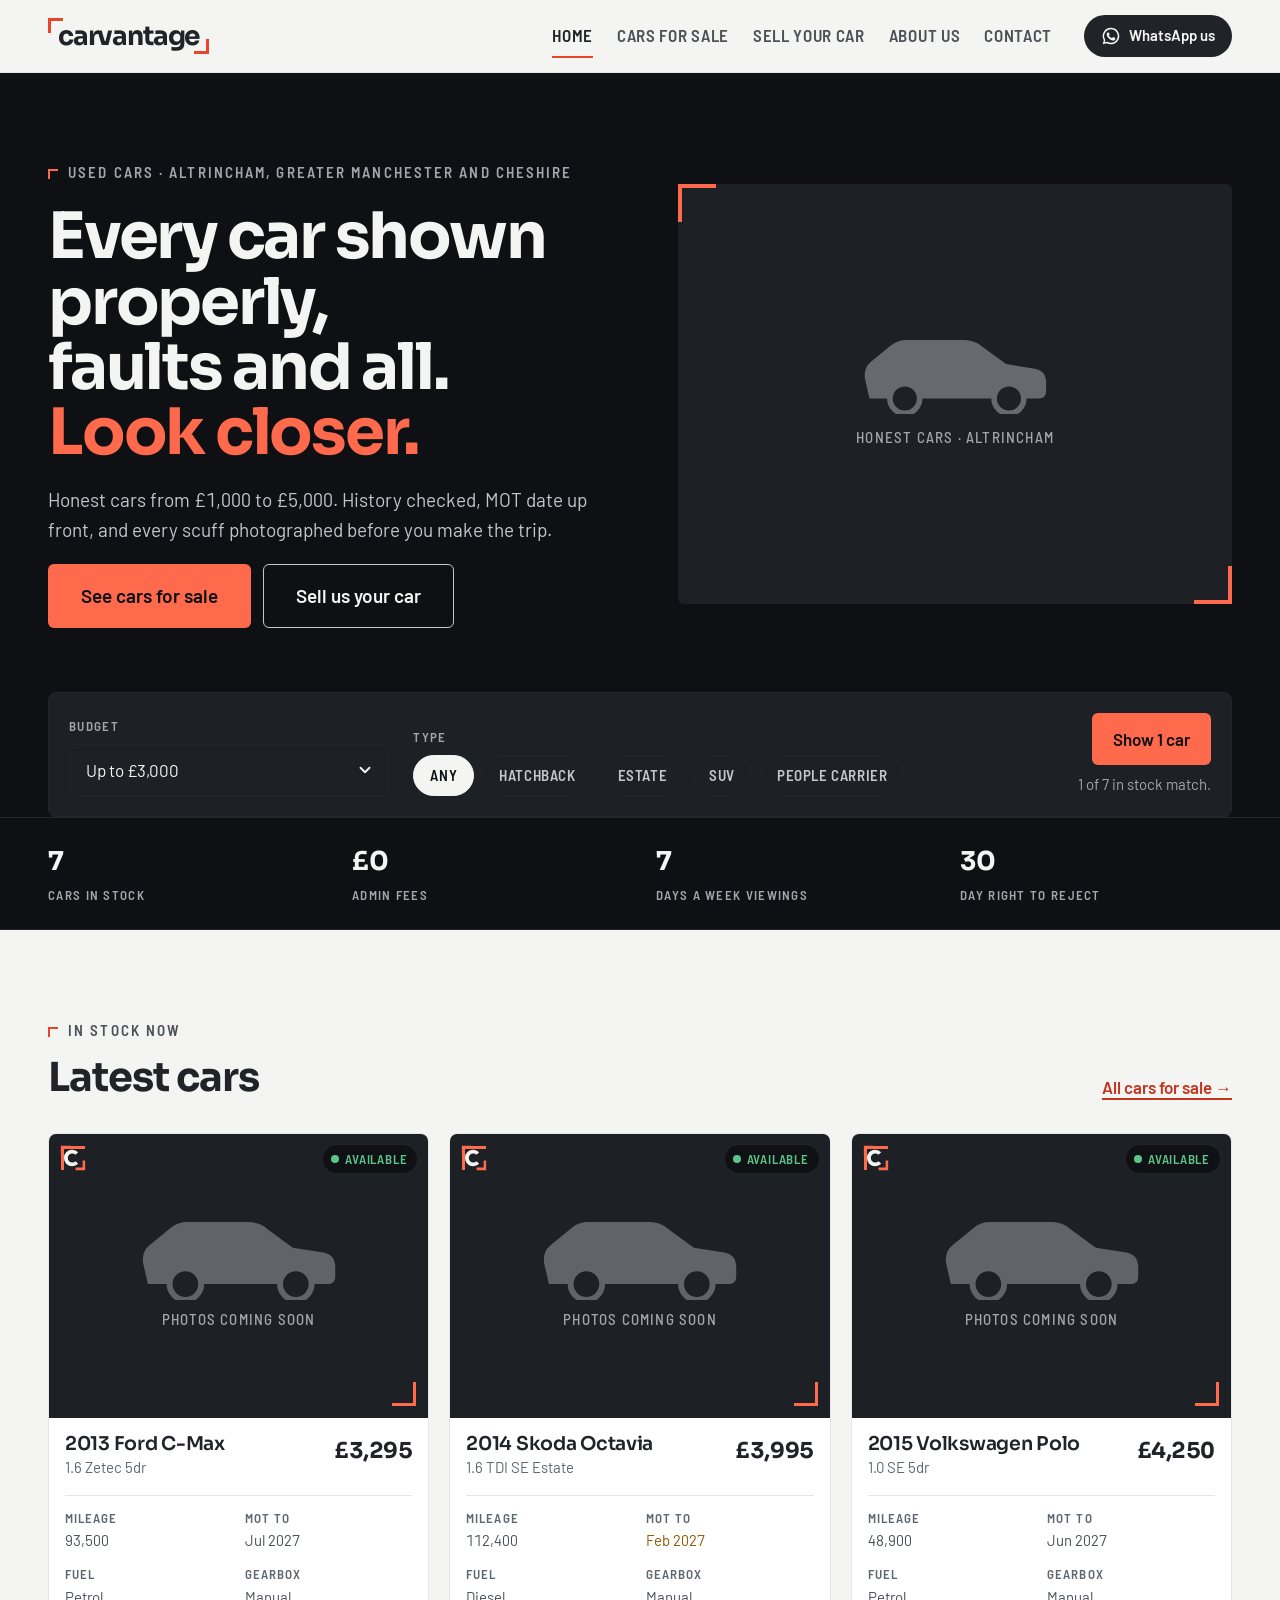
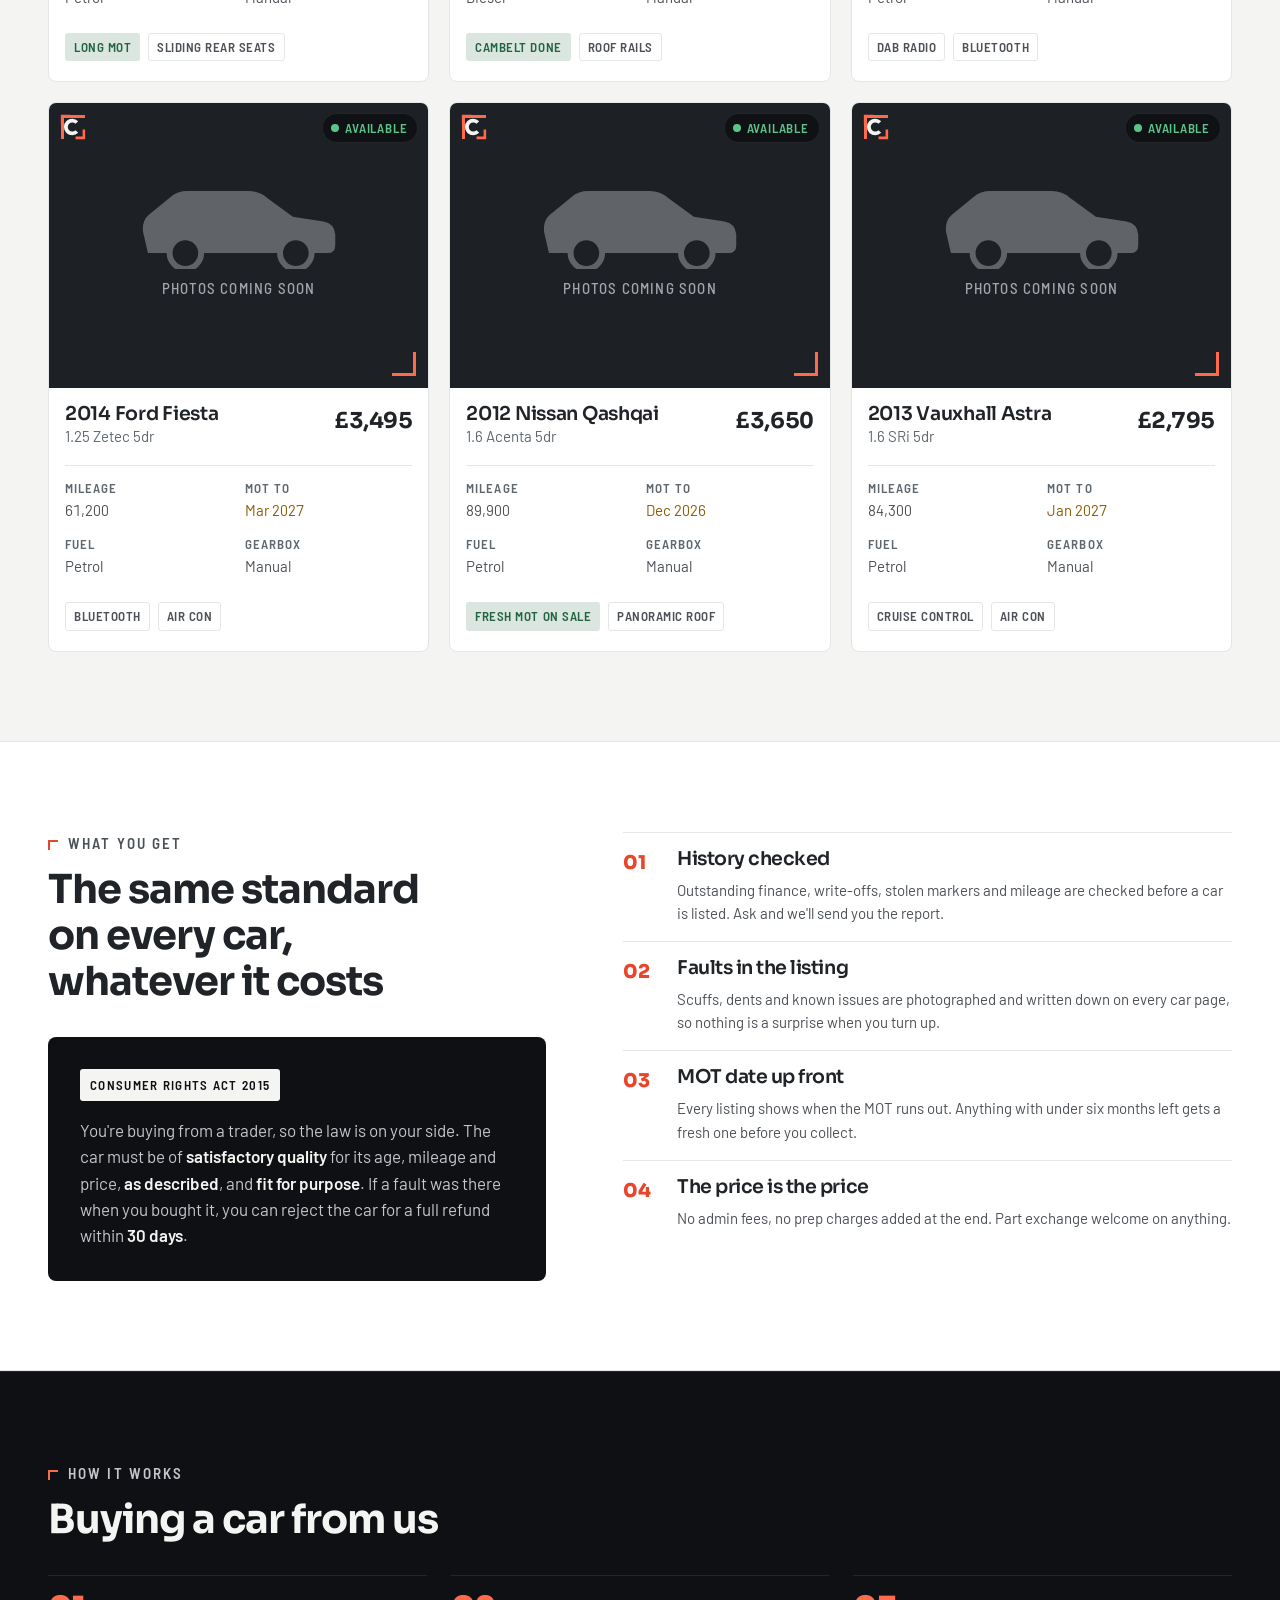
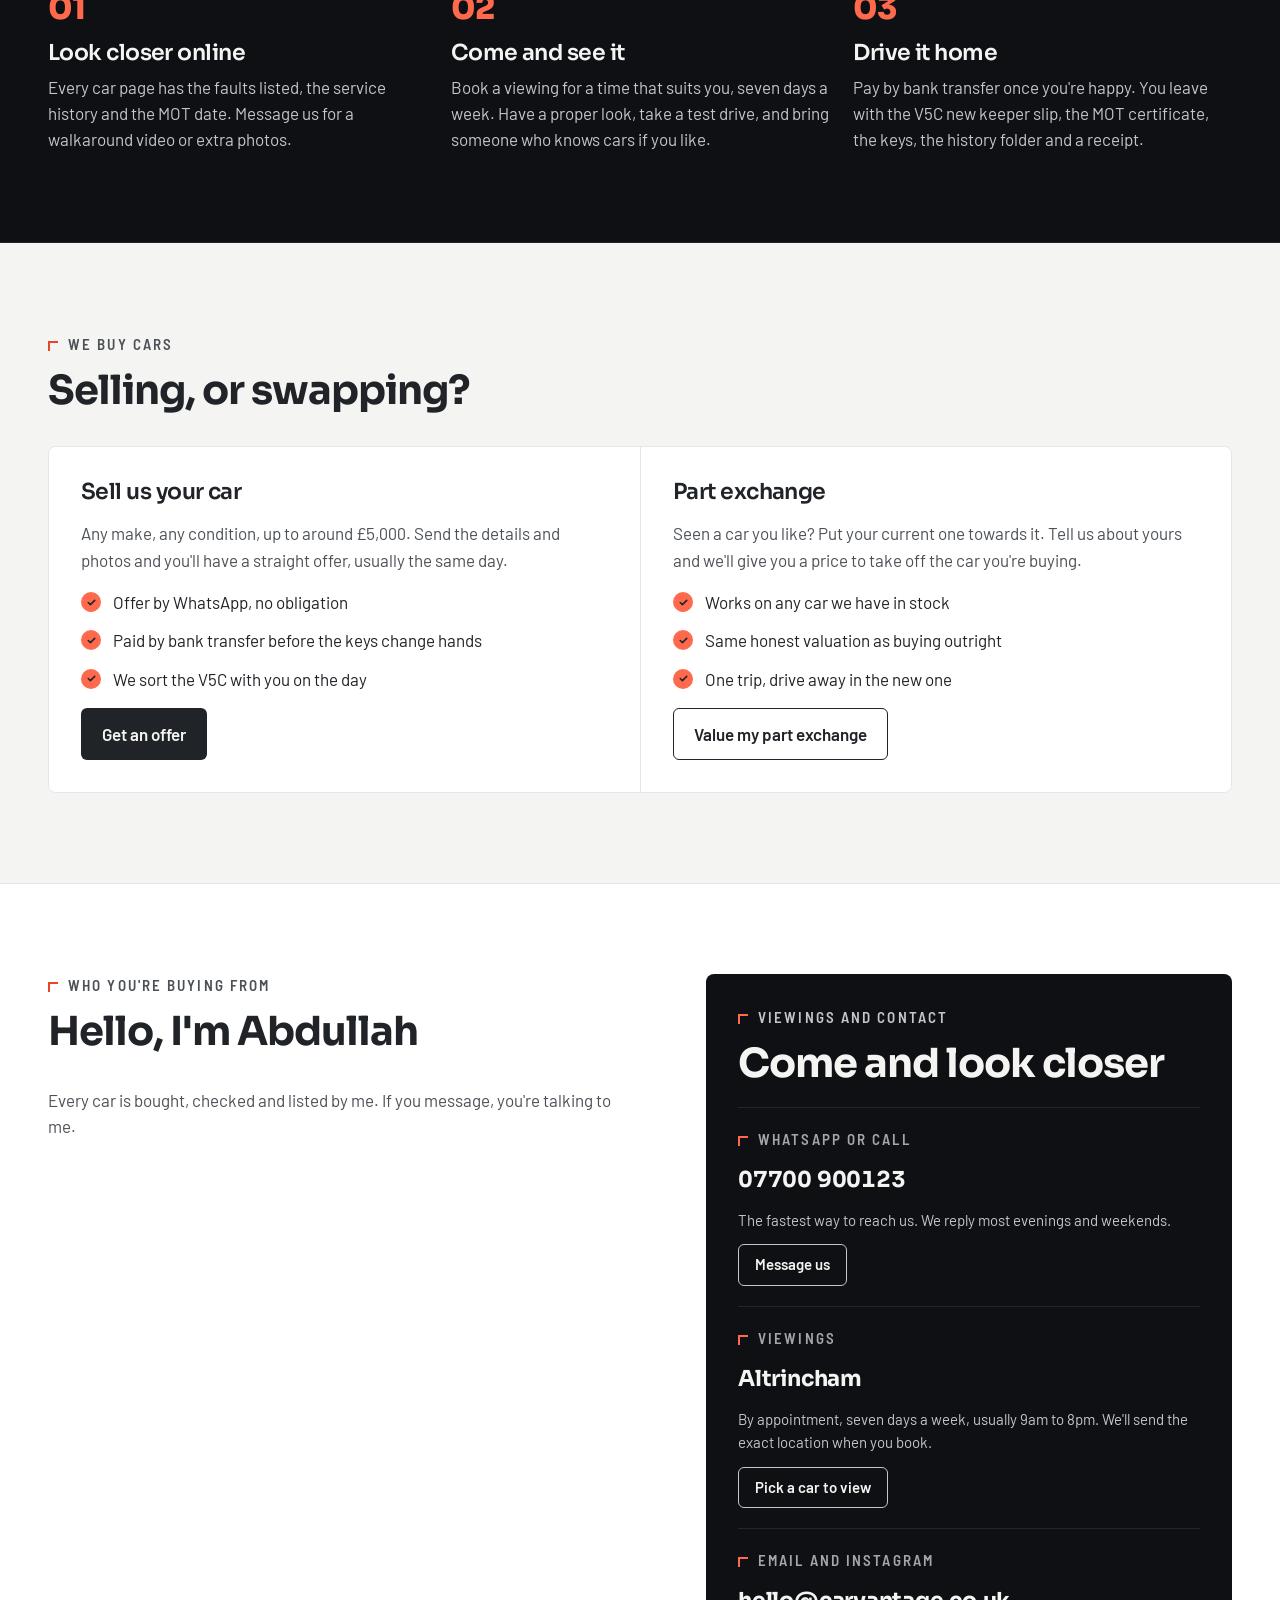
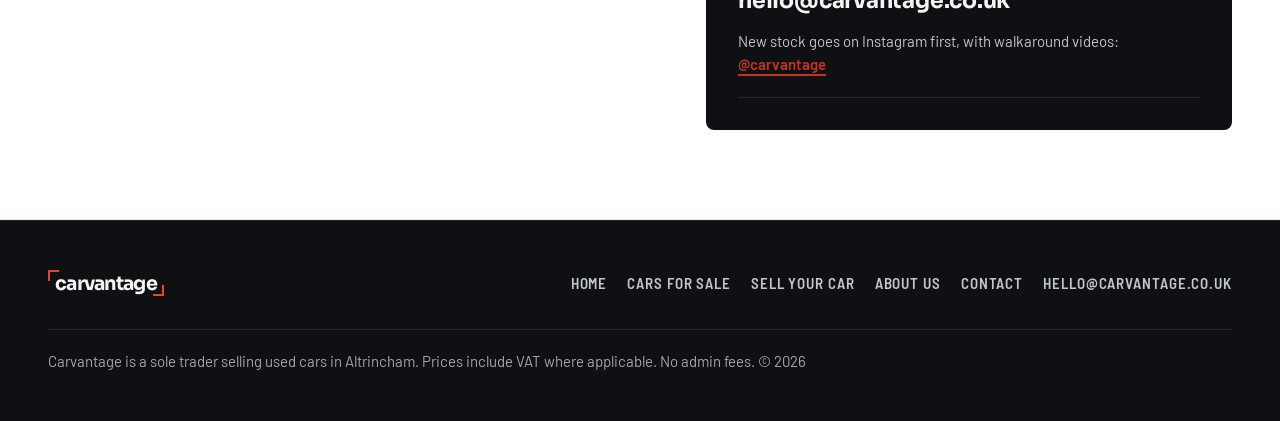
==== index.html @ 07a4513c "Self-host fonts, generate budget options, add HTML and link checks - Sora, Barlow and Barlow Semi Co" ====
<!DOCTYPE html>
<html lang="en-GB">
<head>
<meta charset="utf-8">
<meta name="viewport" content="width=device-width, initial-scale=1">
<meta name="theme-color" content="#0E1013">
<title>Carvantage · Honest used cars, shown properly</title>
<meta name="description" content="Used cars from £1,000 to £5,000 in Altrincham. History checked, faults listed, MOT date up front. Viewings seven days a week.">
<link rel="canonical" href="https://a.carvantage.uk/">
<meta property="og:type" content="website">
<meta property="og:site_name" content="Carvantage">
<meta property="og:title" content="Carvantage · Honest used cars, shown properly">
<meta property="og:description" content="Used cars from £1,000 to £5,000 in Altrincham. History checked, faults listed, MOT date up front.">
<meta property="og:url" content="https://a.carvantage.uk/">
<meta property="og:image" content="https://a.carvantage.uk/assets/img/og.png">
<meta name="twitter:card" content="summary_large_image">
<link rel="icon" href="assets/img/favicon.svg" type="image/svg+xml">
<link rel="preload" href="assets/fonts/sora.woff2" as="font" type="font/woff2" crossorigin>
<link rel="preload" href="assets/fonts/barlow-400.woff2" as="font" type="font/woff2" crossorigin>
<link rel="stylesheet" href="assets/css/fonts.css">
<link rel="stylesheet" href="assets/css/tokens.css">
<link rel="stylesheet" href="assets/css/site.css">
</head>
<body>
<header id="site-head"></header>
<main>
  <section class="hero on-brand">
    <div class="wrap">
      <div class="hero-grid">
        <div class="hero-copy">
          <p class="eyebrow on-brand">Used cars · <span data-cfg="town"></span>, <span data-cfg="area"></span></p>
          <h1>Every car shown properly, faults and all. <em>Look closer.</em></h1>
          <p class="lede">Honest cars from <span class="num">£1,000</span> to <span class="num">£5,000</span>. History checked, MOT date up front, and every scuff photographed before you make the trip.</p>
          <div class="btn-row">
            <a class="btn primary lg" href="cars.html">See cars for sale</a>
            <a class="btn outline lg" href="sell.html">Sell us your car</a>
          </div>
        </div>
        <div class="hero-media vf" data-photo="heroPhoto" data-alt="One of our cars, photographed close up">
          <div><span data-icon="car"></span><span>Honest cars · <span data-cfg="town"></span></span></div>
        </div>
      </div>
      <form class="search" id="search" action="cars.html" method="get" aria-labelledby="search-title">
        <h2 id="search-title">Find a car</h2>
        <div class="row">
          <label for="budget">Budget</label>
          <select class="select" id="budget" name="budget" data-budget data-default="3000"></select>
        </div>
        <div class="row">
          <span class="field-label" id="bodyLabel">Type</span>
          <div class="chips" id="bodyChips" role="group" aria-labelledby="bodyLabel">
            <button class="chip" type="button" aria-pressed="true" data-v="">Any</button>
            <button class="chip" type="button" aria-pressed="false" data-v="Hatchback">Hatchback</button>
            <button class="chip" type="button" aria-pressed="false" data-v="Estate">Estate</button>
            <button class="chip" type="button" aria-pressed="false" data-v="SUV">SUV</button>
            <button class="chip" type="button" aria-pressed="false" data-v="MPV">People carrier</button>
          </div>
          <input type="hidden" name="body" id="bodyInput" value="">
        </div>
        <div class="go">
          <button class="btn primary" type="submit" id="searchBtn">Show cars</button>
          <p class="count" id="searchCount"></p>
        </div>
      </form>
    </div>
  </section>
  <section class="strip" aria-label="At a glance">
    <div class="wrap"><span><b id="stripCount">7</b>cars in stock</span><span><b>£0</b>admin fees</span><span><b>7</b>days a week viewings</span><span><b>30</b>day right to reject</span></div>
  </section>

  <section class="section" id="latest">
    <div class="wrap">
      <div class="sec-head">
        <div><p class="eyebrow">In stock now</p><h2>Latest cars</h2></div>
        <a class="link arrow" href="cars.html">All cars for sale</a>
      </div>
      <div class="car-grid" id="latestGrid"></div>
    </div>
  </section>

  <section class="section on-surface" id="standard">
    <div class="wrap standard-grid">
      <div class="standard-intro">
        <div class="sec-head"><div><p class="eyebrow">What you get</p><h2>The same standard on every car, whatever it costs</h2></div></div>
        <div class="law">
          <span class="badge">Consumer Rights Act 2015</span>
          <p>You're buying from a trader, so the law is on your side. The car must be of <b>satisfactory quality</b> for its age, mileage and price, <b>as described</b>, and <b>fit for purpose</b>. If a fault was there when you bought it, you can reject the car for a full refund within <b>30 days</b>.</p>
        </div>
      </div>
      <div class="promises">
        <div class="promise"><h3>History checked</h3><p>Outstanding finance, write-offs, stolen markers and mileage are checked before a car is listed. Ask and we'll send you the report.</p></div>
        <div class="promise"><h3>Faults in the listing</h3><p>Scuffs, dents and known issues are photographed and written down on every car page, so nothing is a surprise when you turn up.</p></div>
        <div class="promise"><h3>MOT date up front</h3><p>Every listing shows when the MOT runs out. Anything with under six months left gets a fresh one before you collect.</p></div>
        <div class="promise"><h3>The price is the price</h3><p>No admin fees, no prep charges added at the end. Part exchange welcome on anything.</p></div>
      </div>
    </div>
  </section>

  <section class="section on-brand" id="how">
    <div class="wrap">
      <div class="sec-head"><div><p class="eyebrow">How it works</p><h2>Buying a car from us</h2></div></div>
      <div class="steps">
        <div class="step"><h3>Look closer online</h3><p>Every car page has the faults listed, the service history and the MOT date. Message us for a walkaround video or extra photos.</p></div>
        <div class="step"><h3>Come and see it</h3><p>Book a viewing for a time that suits you, seven days a week. Have a proper look, take a test drive, and bring someone who knows cars if you like.</p></div>
        <div class="step"><h3>Drive it home</h3><p>Pay by bank transfer once you're happy. You leave with the V5C new keeper slip, the MOT certificate, the keys, the history folder and a receipt.</p></div>
      </div>
    </div>
  </section>

  <section class="section" id="sell">
    <div class="wrap">
      <div class="sec-head"><div><p class="eyebrow">We buy cars</p><h2>Selling, or swapping?</h2></div></div>
      <div class="two">
        <div class="panel">
          <h3>Sell us your car</h3>
          <p class="muted">Any make, any condition, up to around <span class="num">£5,000</span>. Send the details and photos and you'll have a straight offer, usually the same day.</p>
          <ul class="ticks">
            <li>Offer by WhatsApp, no obligation</li>
            <li>Paid by bank transfer before the keys change hands</li>
            <li>We sort the V5C with you on the day</li>
          </ul>
          <div><a class="btn dark" href="sell.html">Get an offer</a></div>
        </div>
        <div class="panel">
          <h3>Part exchange</h3>
          <p class="muted">Seen a car you like? Put your current one towards it. Tell us about yours and we'll give you a price to take off the car you're buying.</p>
          <ul class="ticks">
            <li>Works on any car we have in stock</li>
            <li>Same honest valuation as buying outright</li>
            <li>One trip, drive away in the new one</li>
          </ul>
          <div><a class="btn outline" href="sell.html?px=">Value my part exchange</a></div>
        </div>
      </div>
    </div>
  </section>

  <section class="section on-surface" id="about">
    <div class="wrap about-contact-grid">
      <div class="about-main">
        <div class="sec-head"><div><p class="eyebrow">Who you're buying from</p><h2>Hello, I'm <span data-cfg="owner"></span></h2></div></div>
        <div class="bio">
          <div class="photo vf" data-photo="ownerPhoto" data-optional data-alt="" hidden>Owner photo<br>goes here</div>
          <div style="display:grid;gap:var(--s4)">
            <blockquote class="todo-text">"I started Carvantage because I was fed up of seeing people drive an hour to look at a car that turned out to be nothing like the advert."</blockquote>
            <p class="todo-text">Short bio goes here: how long you've been doing this, what you did before, why you sell the cars you sell, and where people can find you. Two or three sentences in plain words.</p>
            <p>Every car is bought, checked and listed by me. If you message, you're talking to me.</p>
          </div>
        </div>
        <div id="reviews" hidden style="margin-top:var(--s9)">
          <div class="sec-head"><div><p class="eyebrow">Reviews</p><h2>What buyers say</h2></div></div>
          <div class="two review-list"></div>
        </div>
      </div>
      <div class="contact-panel on-brand" id="contact">
        <div class="sec-head"><div><p class="eyebrow">Viewings and contact</p><h2>Come and look closer</h2></div></div>
        <div class="contact-grid">
          <div class="panel">
            <p class="eyebrow">WhatsApp or call</p>
            <p class="v num"><a data-cfg="phone-link" href="#" style="text-decoration:none"></a></p>
            <p>The fastest way to reach us. We reply most evenings and weekends.</p>
            <div class="btn-row"><a class="btn outline sm" data-cfg="whatsapp-link" href="#" target="_blank" rel="noopener">Message us</a></div>
          </div>
          <div class="panel">
            <p class="eyebrow">Viewings</p>
            <p class="v" data-cfg="town"></p>
            <p data-cfg="viewings"></p>
            <div class="btn-row"><a class="btn outline sm" href="cars.html">Pick a car to view</a></div>
          </div>
          <div class="panel">
            <p class="eyebrow">Email and Instagram</p>
            <p class="v"><a data-cfg="email-link" href="#" style="text-decoration:none"></a></p>
            <p>New stock goes on Instagram first, with walkaround videos: <a class="link" data-cfg="instagram-link" href="#" target="_blank" rel="noopener"></a></p>
          </div>
        </div>
      </div>
    </div>
  </section>
</main>
<footer id="site-foot"></footer>
<script src="assets/js/cars.js"></script>
<script src="assets/js/site.js"></script>
<script src="assets/js/home.js"></script>
</body>
</html>
---- assets/css/fonts.css ----
/* Self-hosted fonts (latin subset), downloaded from Google Fonts. Licence: SIL Open Font License 1.1 */
@font-face { font-family: 'Barlow'; font-style: normal; font-weight: 400; font-display: swap; src: url("../fonts/barlow-400.woff2") format("woff2"); unicode-range: U+0000-00FF, U+0131, U+0152-0153, U+02BB-02BC, U+02C6, U+02DA, U+02DC, U+0304, U+0308, U+0329, U+2000-206F, U+20AC, U+2122, U+2191, U+2193, U+2212, U+2215, U+FEFF, U+FFFD; }
@font-face { font-family: 'Barlow'; font-style: normal; font-weight: 500; font-display: swap; src: url("../fonts/barlow-500.woff2") format("woff2"); unicode-range: U+0000-00FF, U+0131, U+0152-0153, U+02BB-02BC, U+02C6, U+02DA, U+02DC, U+0304, U+0308, U+0329, U+2000-206F, U+20AC, U+2122, U+2191, U+2193, U+2212, U+2215, U+FEFF, U+FFFD; }
@font-face { font-family: 'Barlow'; font-style: normal; font-weight: 600; font-display: swap; src: url("../fonts/barlow-600.woff2") format("woff2"); unicode-range: U+0000-00FF, U+0131, U+0152-0153, U+02BB-02BC, U+02C6, U+02DA, U+02DC, U+0304, U+0308, U+0329, U+2000-206F, U+20AC, U+2122, U+2191, U+2193, U+2212, U+2215, U+FEFF, U+FFFD; }
@font-face { font-family: 'Barlow Semi Condensed'; font-style: normal; font-weight: 500; font-display: swap; src: url("../fonts/barlow-semi-condensed-500.woff2") format("woff2"); unicode-range: U+0000-00FF, U+0131, U+0152-0153, U+02BB-02BC, U+02C6, U+02DA, U+02DC, U+0304, U+0308, U+0329, U+2000-206F, U+20AC, U+2122, U+2191, U+2193, U+2212, U+2215, U+FEFF, U+FFFD; }
@font-face { font-family: 'Barlow Semi Condensed'; font-style: normal; font-weight: 600; font-display: swap; src: url("../fonts/barlow-semi-condensed-600.woff2") format("woff2"); unicode-range: U+0000-00FF, U+0131, U+0152-0153, U+02BB-02BC, U+02C6, U+02DA, U+02DC, U+0304, U+0308, U+0329, U+2000-206F, U+20AC, U+2122, U+2191, U+2193, U+2212, U+2215, U+FEFF, U+FFFD; }
@font-face { font-family: 'Sora'; font-style: normal; font-weight: 600 800; font-display: swap; src: url("../fonts/sora.woff2") format("woff2"); unicode-range: U+0000-00FF, U+0131, U+0152-0153, U+02BB-02BC, U+02C6, U+02DA, U+02DC, U+0304, U+0308, U+0329, U+2000-206F, U+20AC, U+2122, U+2191, U+2193, U+2212, U+2215, U+FEFF, U+FFFD; }
---- assets/css/tokens.css ----
/* Carvantage design tokens
   The core UI is light and editorial, with near-black brand bands and coral
   used as a precise signal colour. */

:root {
  color-scheme: light;

  /* ---- Raw colours (from the brand kit, v3, plus a dark scale) ---- */
  --black-1: #0E1013;      /* deepest: hero, footer, brand bands */
  --graphite-0: #15181C;   /* page */
  --graphite-1: #1D2024;   /* cards and surfaces */
  --graphite: #23262B;     /* logo tile, second surface */
  --graphite-2: #2B2F34;
  --graphite-line: #3A3E44;
  --coral: #E8452A;        /* signal coral: logo corners, brackets, hairline accents */
  --coral-deep: #C2361E;
  --coral-bright: #FF6A4D; /* bright coral: buttons, links and highlights, graphite text on top (5.4:1) */
  --offwhite: #F4F4F2;
  --offwhite-2: #E6E6E3;   /* hover on off-white buttons */
  --page-grey: #EFF0F0;
  --white: #FFFFFF;
  --grey-100: #E4E6E8;
  --grey-200: #C3C6CB;
  --grey-300: #B9BDC3;
  --grey-400: #A3A7AD;
  --grey-500: #5E666E;
  --grey-600: #4C5157;
  --ink: #202327;
  --green-400: #5CC489;
  --amber-400: #F0B64A;
  --red-400: #FF7B70;
  --green-700: #236440;
  --amber-700: #8F5A00;
  --red-700: #B3261E;

  /* ---- Jobs: light editorial canvas ---- */
  --bg: var(--offwhite);
  --surface: var(--white);
  --surface-2: var(--page-grey);
  --text: var(--ink);
  --text-2: var(--grey-600);
  --text-3: var(--grey-500);
  --line: var(--grey-100);
  --line-strong: var(--grey-200);
  --accent: var(--coral-deep);
  --accent-bg: var(--coral-bright);
  --accent-ink: var(--black-1);
  --inverse: var(--ink);
  --inverse-hover: var(--black-1);
  --on-inverse: var(--offwhite);

  /* ---- Jobs: the near-black "brand" bands ---- */
  --brand: var(--black-1);
  --brand-card: var(--graphite-1);
  --brand-line: #22262B;
  --on-brand: var(--offwhite);
  --on-brand-2: var(--grey-200);
  --on-brand-3: var(--grey-400);
  --brand-accent: var(--coral-bright);

  /* ---- Jobs: states ---- */
  --ok: var(--green-700);
  --warn: var(--amber-700);
  --sold: var(--grey-500);
  --error: var(--red-700);
  --focus: var(--coral-bright);

  /* ---- Type ---- */
  --f-display: "Sora", "Helvetica Neue", Arial, sans-serif;
  --f-body: "Barlow", "Segoe UI", "Helvetica Neue", Arial, sans-serif;
  --f-label: "Barlow Semi Condensed", "Barlow", "Arial Narrow", Arial, sans-serif;
  --t-1: 0.8125rem;
  --t0: 0.9375rem;
  --t1: 1.0625rem;
  --t2: 1.1875rem;
  --t3: 1.375rem;
  --t4: 1.625rem;
  --t5: 2rem;
  --t6: 2.5rem;
  --t7: 3.25rem;
  --lh-tight: 1.15;
  --lh-body: 1.55;

  /* ---- Space (4px grid) ---- */
  --s1: 4px;  --s2: 8px;  --s3: 12px; --s4: 16px;
  --s5: 20px; --s6: 24px; --s7: 32px; --s8: 40px;
  --s9: 48px; --s10: 64px; --s11: 80px; --s12: 96px;

  /* ---- Radius ---- */
  --r1: 3px; --r2: 6px; --r3: 8px; --r4: 12px; --r5: 16px; --r-pill: 999px;

  /* ---- Motion ---- */
  --fast: 120ms;
  --slow: 240ms;

  /* ---- Widths ---- */
  --w-narrow: 560px;
  --w-text: 860px;
  --w-page: 1248px;

  /* ---- Shadow ---- */
  --shadow: 0 2px 5px rgba(14, 16, 19, .06), 0 18px 42px rgba(14, 16, 19, .10);
}
---- assets/css/site.css ----
/* Carvantage site styles. Tokens live in tokens.css.
   Layout idea: a dealer's spec sheet. Hairline rows, labels in a condensed
   utility face, prices in the display face, and the viewfinder brackets from
   the logo used as the one bold device: around the hero, on photos, on focus. */

*, *::before, *::after { box-sizing: border-box; }
html { -webkit-text-size-adjust: 100%; scroll-behavior: smooth; }
@media (prefers-reduced-motion: reduce) { html { scroll-behavior: auto; } *, *::before, *::after { transition: none !important; animation: none !important; } }

body { margin: 0; background: var(--bg); color: var(--text); font-family: var(--f-body); font-size: var(--t1); line-height: var(--lh-body); }
h1, h2, h3, h4 { margin: 0; font-family: var(--f-display); font-weight: 700; letter-spacing: -0.025em; line-height: var(--lh-tight); text-wrap: balance; }
h1 { font-size: clamp(var(--t6), 5.6vw, 4rem); letter-spacing: -0.035em; line-height: 1.02; }
h2 { font-size: clamp(var(--t4), 3.4vw, var(--t6)); }
h3 { font-size: var(--t3); font-weight: 600; }
h4 { font-size: var(--t2); font-weight: 600; }
p { margin: 0; }
a { color: inherit; }
img, svg { display: block; max-width: 100%; }
button, input, select, textarea { font: inherit; color: inherit; }
:focus-visible { outline: 3px solid var(--focus); outline-offset: 2px; border-radius: var(--r1); }
[hidden] { display: none !important; }
[id] { scroll-margin-top: 88px; } /* sticky header is 72px; anchors land clear of it */
.num { font-variant-numeric: tabular-nums; }
.muted { color: var(--text-2); }
.small { font-size: var(--t0); }
.sr-only { position: absolute; width: 1px; height: 1px; padding: 0; margin: -1px; overflow: hidden; clip: rect(0 0 0 0); white-space: nowrap; border: 0; }

.wrap { max-width: var(--w-page); margin-inline: auto; padding-inline: clamp(16px, 4vw, 32px); }
.wrap.text { max-width: var(--w-text); }
.wrap.narrow { max-width: var(--w-narrow); }

/* Labels: the condensed utility face, uppercase, tracked */
.eyebrow, .label { font-family: var(--f-label); font-weight: 600; font-size: var(--t0); letter-spacing: .14em; text-transform: uppercase; color: var(--text-3); }
.eyebrow::before { content: ""; display: inline-block; width: 10px; height: 10px; margin-right: 10px; vertical-align: -1px; border-left: 2.5px solid var(--coral); border-top: 2.5px solid var(--coral); }
.on-brand .eyebrow, .eyebrow.on-brand { color: var(--on-brand-3); }
.on-brand .eyebrow::before { border-color: var(--brand-accent); }
.lede { font-size: var(--t2); color: var(--text-2); max-width: 36em; }
.on-brand .lede { color: var(--on-brand-2); }

/* Viewfinder brackets: top-left and bottom-right, like the logo */
.vf { position: relative; }
.vf::before, .vf::after { content: ""; position: absolute; width: 28px; height: 28px; border: 3px solid var(--coral); pointer-events: none; z-index: 2; transition: opacity var(--slow), transform var(--slow); }
.vf::before { top: 0; left: 0; border-right: 0; border-bottom: 0; }
.vf::after { bottom: 0; right: 0; border-left: 0; border-top: 0; }
.on-brand .vf::before, .on-brand .vf::after { border-color: var(--brand-accent); }

/* ---- Draft mode ---- */
body.draft .todo { outline: 2px dashed var(--coral); outline-offset: 3px; border-radius: var(--r1); cursor: help; }
.draft-note { background: var(--surface-2); border-bottom: 1px solid var(--line); font-family: var(--f-label); font-size: var(--t0); letter-spacing: .02em; color: var(--text-2); padding: 6px 0; }
.draft-note .wrap { display: flex; gap: var(--s3); align-items: center; flex-wrap: wrap; }
.draft-note i { display: inline-block; width: 18px; height: 12px; outline: 2px dashed var(--coral); outline-offset: 2px; border-radius: 2px; margin-inline: var(--s1); }

/* ---- Logo ---- */
.lockup { display: inline-flex; align-items: center; text-decoration: none; color: inherit; font-family: var(--f-display); font-weight: 700; letter-spacing: -0.045em; line-height: 1; font-size: 1.65rem; white-space: nowrap; }
.wordmark { position: relative; display: inline-flex; padding: .2em .38em .16em; }
.wordmark::before, .wordmark::after { content: ""; position: absolute; width: .58em; height: .58em; border: .13em solid var(--coral); }
.wordmark::before { top: 0; left: 0; border-right: 0; border-bottom: 0; }
.wordmark::after { right: 0; bottom: 0; border-left: 0; border-top: 0; }

/* ---- Header ---- */
.site-head { position: sticky; top: 0; z-index: 30; background: rgba(244, 244, 242, .92); backdrop-filter: blur(10px); -webkit-backdrop-filter: blur(10px); border-bottom: 1px solid var(--line); }
.site-head .wrap { display: flex; align-items: center; gap: var(--s7); min-height: 72px; }
.site-nav { display: flex; gap: var(--s6); margin-left: auto; }
.site-nav a { font-family: var(--f-label); font-weight: 600; font-size: var(--t1); letter-spacing: .04em; text-transform: uppercase; text-decoration: none; color: var(--text-2); padding: var(--s2) 0; border-bottom: 2px solid transparent; }
.site-nav a:hover { color: var(--text); }
.site-nav a[aria-current="page"] { color: var(--text); border-bottom-color: var(--coral); }
.menu-btn { display: none; margin-left: auto; background: none; border: 1px solid var(--line-strong); border-radius: var(--r2); padding: var(--s2) var(--s3); min-height: 44px; cursor: pointer; font-family: var(--f-label); font-weight: 600; letter-spacing: .06em; text-transform: uppercase; }
@media (max-width: 820px) {
  .site-head .wrap { gap: var(--s3); }
  .site-nav { display: none; position: absolute; left: 0; right: 0; top: 100%; background: rgba(244, 244, 242, .98); border-bottom: 1px solid var(--line); flex-direction: column; gap: 0; padding: var(--s2) clamp(16px, 4vw, 32px) var(--s4); }
  .site-nav.open { display: flex; }
  .site-nav a { padding: var(--s3) 0; border-bottom: 1px solid var(--line); min-height: 48px; display: flex; align-items: center; }
  .site-nav a[aria-current="page"] { border-bottom-color: var(--line); color: var(--accent); }
  .menu-btn { display: inline-flex; align-items: center; }
  .site-head .btn.wa .t { display: none; }
  .site-head .btn.wa { width: 44px; min-height: 44px; padding: 0; }
}

/* ---- Buttons ---- */
.btn { display: inline-flex; align-items: center; justify-content: center; gap: var(--s2); min-height: 48px; padding: var(--s3) var(--s5); border-radius: var(--r2); border: 1px solid transparent; font-family: var(--f-body); font-weight: 600; font-size: var(--t1); text-decoration: none; cursor: pointer; transition: background var(--fast), border-color var(--fast), color var(--fast), transform var(--fast); white-space: nowrap; }
.btn svg { width: 20px; height: 20px; flex: none; }
.btn:active { transform: translateY(1px); }
.btn.primary { background: var(--accent-bg); color: var(--accent-ink); }
.btn.primary:hover { background: #FF7D63; }
.btn.dark { background: var(--inverse); color: var(--on-inverse); }
.btn.dark:hover { background: var(--inverse-hover); }
.btn.outline { background: transparent; color: var(--text); border-color: var(--text); }
.btn.outline:hover { background: var(--inverse); color: var(--on-inverse); border-color: var(--inverse); }
.on-brand .btn.outline, .btn.outline.on-brand { color: var(--on-brand); border-color: var(--on-brand-2); }
.on-brand .btn.outline:hover { background: var(--on-brand); color: var(--brand); border-color: var(--on-brand); }
.btn.wa { background: var(--inverse); color: var(--on-inverse); border-radius: var(--r-pill); }
.btn.wa:hover { background: var(--inverse-hover); }
.btn.sm { min-height: 40px; padding: var(--s2) var(--s4); font-size: var(--t0); }
.btn.lg { min-height: 56px; padding: var(--s4) var(--s7); font-size: var(--t2); }
.btn.block { width: 100%; }
.btn[disabled], .btn[aria-disabled="true"] { opacity: .5; cursor: not-allowed; pointer-events: none; }
.btn.loading { position: relative; color: transparent !important; pointer-events: none; }
.btn.loading::after { content: ""; position: absolute; width: 20px; height: 20px; border-radius: 50%; border: 3px solid currentColor; border-color: var(--graphite) transparent var(--graphite) transparent; animation: spin .8s linear infinite; }
.btn.dark.loading::after, .btn.wa.loading::after { border-color: var(--on-inverse) transparent var(--on-inverse) transparent; }
@keyframes spin { to { transform: rotate(360deg); } }
.btn-row { display: flex; flex-wrap: wrap; gap: var(--s3); }
.link { color: var(--accent); font-weight: 600; text-decoration: underline; text-underline-offset: 4px; text-decoration-thickness: 1.5px; }
.link:hover { color: var(--text); }
.link.arrow::after { content: " →"; }

/* ---- Chips (filters) ---- */
.chips { display: flex; flex-wrap: wrap; gap: var(--s2); }
.chip { display: inline-flex; align-items: center; gap: var(--s2); min-height: 40px; padding: var(--s2) var(--s4); border-radius: var(--r-pill); border: 1px solid var(--line-strong); background: transparent; color: var(--text-2); font-family: var(--f-label); font-weight: 600; font-size: var(--t0); letter-spacing: .04em; text-transform: uppercase; cursor: pointer; transition: background var(--fast), color var(--fast), border-color var(--fast); }
.chip:hover { border-color: var(--text); color: var(--text); }
.chip[aria-pressed="true"], .chip.selected { background: var(--inverse); color: var(--on-inverse); border-color: var(--inverse); }
.chip[disabled] { opacity: .45; cursor: not-allowed; }

/* ---- Sections ---- */
.section { padding-block: clamp(var(--s9), 7vw, var(--s12)); }
.section.tight { padding-block: clamp(var(--s7), 5vw, var(--s10)); }
.section.on-brand { background: var(--brand); color: var(--on-brand); border-block: 1px solid var(--brand-line); }
.section.on-surface { background: var(--surface); border-block: 1px solid var(--line); }
.sec-head { display: flex; align-items: flex-end; justify-content: space-between; gap: var(--s4); flex-wrap: wrap; margin-bottom: var(--s7); }
.sec-head > div { display: grid; gap: var(--s3); }
.sec-head p { color: var(--text-2); max-width: 36em; }
.on-brand .sec-head p { color: var(--on-brand-2); }

/* Spec-sheet rows: label column, content column */
.sheet { display: grid; border-top: 1px solid var(--line); }
.on-brand .sheet { border-top-color: var(--brand-line); }
.sheet-row { display: grid; grid-template-columns: 14rem minmax(0, 1fr); gap: var(--s4) var(--s8); padding-block: var(--s7); border-bottom: 1px solid var(--line); }
.on-brand .sheet-row { border-bottom-color: var(--brand-line); }
.sheet-row > .lbl { display: grid; gap: var(--s2); align-content: start; }
.sheet-row > .lbl h3 { font-size: var(--t3); }
.sheet-row > .lbl p { color: var(--text-3); font-size: var(--t0); }
.on-brand .sheet-row > .lbl p { color: var(--on-brand-3); }
@media (max-width: 760px) { .sheet-row { grid-template-columns: minmax(0, 1fr); gap: var(--s3); padding-block: var(--s5); } }

/* ---- Car cards ---- */
.car-grid { display: grid; grid-template-columns: repeat(auto-fill, minmax(min(100%, 300px), 1fr)); gap: var(--s5); }
.car-card { position: relative; display: flex; flex-direction: column; background: var(--surface); border: 1px solid var(--line); border-radius: var(--r3); overflow: hidden; transition: border-color var(--fast), box-shadow var(--fast); }
.car-card:hover, .car-card:focus-within { border-color: var(--line-strong); box-shadow: var(--shadow); }
.car-card .shot { position: relative; aspect-ratio: 4/3; background: var(--brand-card); overflow: hidden; }
.car-card .shot img { width: 100%; height: 100%; object-fit: cover; transition: transform var(--slow); }
.car-card:hover .shot img { transform: scale(1.03); }
.car-card .shot .mark { position: absolute; top: 8px; left: 8px; width: 32px; height: 32px; }
.car-card .shot .placeholder { position: absolute; inset: 0; display: grid; place-items: center; align-content: center; gap: var(--s2); color: var(--on-brand-3); font-family: var(--f-label); font-size: var(--t0); letter-spacing: .08em; text-transform: uppercase; }
.car-card .shot .placeholder .car-shape { width: 52%; height: auto; opacity: .5; }
.placeholder svg .hub { fill: var(--brand-card); }
/* brackets appear on hover and keyboard focus: "look closer" */
.car-card .shot::before, .car-card .shot::after { content: ""; position: absolute; width: 24px; height: 24px; border: 3px solid var(--brand-accent); opacity: 1; transition: transform var(--slow); pointer-events: none; }
.car-card .shot::before { top: 12px; left: 12px; border-right: 0; border-bottom: 0; }
.car-card .shot::after { bottom: 12px; right: 12px; border-left: 0; border-top: 0; }
.car-card:hover .shot::before, .car-card:hover .shot::after, .car-card:focus-within .shot::before, .car-card:focus-within .shot::after { opacity: 1; transform: none; }
.car-card .status { position: absolute; top: 10px; right: 10px; }
.car-card .body { display: flex; flex-direction: column; gap: var(--s4); padding: var(--s4) var(--s4) var(--s5); flex: 1; }
.car-card h3 { font-size: var(--t2); letter-spacing: -0.015em; }
.car-card h3 a { text-decoration: none; }
.car-card h3 a::after { content: ""; position: absolute; inset: 0; }
.car-card .trim { color: var(--text-3); font-size: var(--t0); }
.car-card .card-heading { display: flex; justify-content: space-between; gap: var(--s3); align-items: start; }
.car-card .card-heading > div { min-width: 0; }
.car-card .price { flex: none; font-family: var(--f-display); font-weight: 700; font-size: var(--t3); letter-spacing: -0.02em; }
.card-spec { display: grid; grid-template-columns: repeat(2, minmax(0, 1fr)); gap: var(--s3); margin: 0; padding-top: var(--s3); border-top: 1px solid var(--line); }
.card-spec div { min-width: 0; }
.card-spec dt { font-family: var(--f-label); font-size: var(--t-1); font-weight: 600; letter-spacing: .08em; text-transform: uppercase; color: var(--text-3); }
.card-spec dd { margin: 1px 0 0; color: var(--text-2); font-size: var(--t0); }
.card-spec dd.short { color: var(--warn); }
.car-card .tags { display: flex; flex-wrap: wrap; gap: var(--s2); margin-top: auto; padding-top: var(--s2); }
.car-card.is-sold .shot img, .car-card.is-sold .shot .placeholder { filter: grayscale(1); opacity: .6; }
.car-card.is-sold .price { color: var(--text-3); text-decoration: line-through; text-decoration-thickness: 2px; }
.car-card.is-reserved .shot img, .car-card.is-reserved .shot .placeholder { opacity: .7; }
.tag { display: inline-flex; align-items: center; font-family: var(--f-label); font-size: var(--t-1); font-weight: 600; letter-spacing: .04em; text-transform: uppercase; border: 1px solid var(--line); border-radius: var(--r1); padding: 3px var(--s2); color: var(--text-2); }
.tag.good { border-color: transparent; background: color-mix(in srgb, var(--ok) 16%, transparent); color: var(--ok); }

.status-pill { display: inline-flex; align-items: center; gap: 6px; font-family: var(--f-label); font-size: var(--t-1); font-weight: 600; letter-spacing: .06em; text-transform: uppercase; background: rgba(14, 16, 19, .85); border: 1px solid rgba(244, 244, 242, .08); border-radius: var(--r-pill); padding: 4px 10px 4px 8px; color: var(--text-2); }
.status-pill::before { content: ""; width: 8px; height: 8px; border-radius: 50%; background: currentColor; }
.status-pill.available { color: var(--green-400); }
.status-pill.reserved { color: var(--warn); }
.status-pill.sold { color: var(--sold); }

.empty { grid-column: 1 / -1; border: 1px dashed var(--line-strong); border-radius: var(--r3); padding: var(--s7); display: grid; gap: var(--s4); justify-items: start; }
.empty p { color: var(--text-2); max-width: 40em; }

/* ---- Promises / steps / ticked list ---- */
.promises { display: grid; grid-template-columns: 1fr; gap: 0; counter-reset: promise; }
.promise { display: grid; grid-template-columns: 38px 1fr; gap: var(--s2) var(--s4); align-content: start; padding-block: var(--s4); border-top: 1px solid var(--line); }
.promise::before { counter-increment: promise; content: counter(promise, decimal-leading-zero); grid-row: 1 / span 2; font-family: var(--f-display); font-size: var(--t2); font-weight: 800; color: var(--coral); }
.promise h3 { font-size: var(--t2); }
.promise p { color: var(--text-2); font-size: var(--t0); }

.steps { display: grid; grid-template-columns: repeat(3, 1fr); gap: var(--s6); counter-reset: step; }
@media (max-width: 760px) { .steps { grid-template-columns: 1fr; } }
.step { border-top: 1px solid var(--line-strong); padding-top: var(--s4); display: grid; gap: var(--s2); align-content: start; }
.step::before { counter-increment: step; content: counter(step, decimal-leading-zero); font-family: var(--f-display); font-weight: 800; font-size: var(--t5); letter-spacing: -0.03em; line-height: 1; color: var(--coral); margin-bottom: var(--s2); }
.step p { color: var(--text-2); }
.on-brand .step { border-top-color: var(--brand-line); }
.on-brand .step::before { color: var(--brand-accent); }
.on-brand .step p { color: var(--on-brand-2); }

.ticks { list-style: none; margin: 0; padding: 0; display: grid; gap: var(--s3); }
.ticks li { display: flex; gap: var(--s3); align-items: flex-start; }
.ticks li::before { content: ""; flex: none; width: 20px; height: 20px; margin-top: 3px; border-radius: 50%; background: var(--accent-bg) url("data:image/svg+xml,%3Csvg xmlns='http://www.w3.org/2000/svg' viewBox='0 0 24 24' fill='none' stroke='%2323262B' stroke-width='3' stroke-linecap='round' stroke-linejoin='round'%3E%3Cpath d='m6 12 4 4 8-8'/%3E%3C/svg%3E") center / 13px no-repeat; }

.law { display: grid; gap: var(--s4); align-items: start; background: var(--brand); color: var(--on-brand-2); border-radius: var(--r3); padding: clamp(var(--s5), 3vw, var(--s7)); margin-top: var(--s8); }
.law .badge { justify-self: start; font-family: var(--f-label); font-size: var(--t-1); font-weight: 600; letter-spacing: .1em; text-transform: uppercase; background: var(--on-brand); color: var(--brand); border-radius: var(--r1); padding: 6px 10px; white-space: nowrap; }
.law p { color: var(--on-brand-2); }
.law b { color: var(--on-brand); }
@media (max-width: 560px) { .law { grid-template-columns: 1fr; } }

/* ---- Panels ---- */
.panel { background: var(--surface); border: 1px solid var(--line); border-radius: var(--r3); padding: clamp(var(--s5), 3vw, var(--s7)); display: grid; gap: var(--s4); align-content: start; }
.panel.on-brand { background: var(--brand-card); border-color: var(--brand-line); color: var(--on-brand); }
.panel.on-brand p { color: var(--on-brand-2); }
.on-brand .btn.wa { background: var(--on-brand); color: var(--brand); }
.on-brand .btn.wa:hover { background: var(--offwhite-2); }
.two { display: grid; grid-template-columns: 1fr 1fr; gap: var(--s5); }
@media (max-width: 760px) { .two { grid-template-columns: 1fr; } }
.split { display: grid; grid-template-columns: .9fr 1.1fr; gap: clamp(var(--s7), 5vw, var(--s10)); align-items: start; }
@media (max-width: 860px) { .split { grid-template-columns: 1fr; } }

.bio { display: grid; grid-template-columns: 200px 1fr; gap: var(--s8); align-items: start; }
.bio:not(:has(.has-photo)) { grid-template-columns: 1fr; }
@media (max-width: 640px) { .bio { grid-template-columns: 1fr; } }
.bio .photo { aspect-ratio: 4/5; max-width: 100%; border-radius: var(--r2); background: var(--brand-card); color: var(--on-brand-3); display: grid; place-items: center; text-align: center; font-family: var(--f-label); font-size: var(--t0); letter-spacing: .08em; text-transform: uppercase; padding: var(--s3); overflow: hidden; }
.bio .photo.has-photo { padding: 0; }
.bio .photo img { width: 100%; height: 100%; object-fit: cover; }
@media (max-width: 640px) { .bio .photo { max-width: 240px; } }
.bio blockquote { margin: 0; font-family: var(--f-display); font-weight: 600; font-size: clamp(var(--t3), 2.4vw, var(--t4)); line-height: 1.3; letter-spacing: -0.02em; }
.bio p { color: var(--text-2); }

.contact-grid { display: grid; grid-template-columns: repeat(3, 1fr); gap: 0; border-top: 1px solid var(--line); border-bottom: 1px solid var(--line); }
.contact-grid > div { display: grid; gap: var(--s3); align-content: start; padding: var(--s6) var(--s6) var(--s6) 0; border-right: 1px solid var(--line); }
.contact-grid > div + div { padding-left: var(--s6); }
.contact-grid > div:last-child { border-right: 0; }
.contact-grid .v { font-family: var(--f-display); font-weight: 700; font-size: var(--t3); letter-spacing: -0.01em; word-break: break-word; }
.contact-grid p { color: var(--text-2); font-size: var(--t0); }
@media (max-width: 760px) { .contact-grid { grid-template-columns: 1fr; } .contact-grid > div { border-right: 0; border-bottom: 1px solid var(--line); padding: var(--s5) 0; } .contact-grid > div + div { padding-left: 0; } .contact-grid > div:last-child { border-bottom: 0; } }

/* ---- Forms ---- */
.form { display: grid; grid-template-columns: 1fr 1fr; gap: var(--s4) var(--s4); }
@media (max-width: 560px) { .form { grid-template-columns: 1fr; } }
.field { display: grid; gap: var(--s2); align-content: start; min-width: 0; }
.field.full { grid-column: 1 / -1; }
.field > label:not(.upload), .field > legend, .field > .field-label { font-family: var(--f-label); font-weight: 600; font-size: var(--t0); letter-spacing: .06em; text-transform: uppercase; color: var(--text-2); padding: 0; }
.on-brand .field > label, .on-brand .field > .field-label { color: var(--on-brand-2); }
.field .hint { font-size: var(--t-1); color: var(--text-3); }
.field .error { display: none; font-size: var(--t-1); color: var(--error); font-weight: 600; }
.field.invalid .error { display: block; }
.field.invalid .input, .field.invalid .select, .field.invalid .textarea, .field.invalid .plate { border-color: var(--error); }
.input, .select, .textarea { width: 100%; min-height: 48px; padding: var(--s3) var(--s4); background: var(--surface); border: 1px solid var(--line-strong); border-radius: var(--r2); color: var(--text); transition: border-color var(--fast); }
.input:hover, .select:hover, .textarea:hover { border-color: var(--text-2); }
.input:focus, .select:focus, .textarea:focus { outline: 3px solid var(--focus); outline-offset: 0; border-color: var(--focus); }
.input::placeholder, .textarea::placeholder { color: var(--grey-500); }
.select { appearance: none; padding-right: 44px; background-image: url("data:image/svg+xml,%3Csvg xmlns='http://www.w3.org/2000/svg' viewBox='0 0 24 24' fill='none' stroke='%23202327' stroke-width='2.5' stroke-linecap='round' stroke-linejoin='round'%3E%3Cpath d='m6 9 6 6 6-6'/%3E%3C/svg%3E"); background-repeat: no-repeat; background-position: right 14px center; background-size: 18px; }
.textarea { min-height: 112px; resize: vertical; }
fieldset.field { border: 0; margin: 0; padding: 0; min-width: 0; }
.radio-cards { display: grid; grid-template-columns: repeat(auto-fill, minmax(min(100%, 150px), 1fr)); gap: var(--s2); }
.radio-card { position: relative; display: grid; gap: 2px; padding: var(--s3) var(--s4); border: 1px solid var(--line-strong); border-radius: var(--r2); background: var(--surface); cursor: pointer; min-height: 48px; }
.radio-card input { position: absolute; opacity: 0; inset: 0; margin: 0; cursor: pointer; }
.radio-card b { font-weight: 600; font-size: var(--t0); }
.radio-card span { font-size: var(--t-1); color: var(--text-3); }
.radio-card:hover { border-color: var(--text-2); }
.radio-card:has(input:checked) { border-color: var(--inverse); background: var(--inverse); color: var(--on-inverse); }
.radio-card:has(input:checked) span { color: var(--grey-600); }
.radio-card:has(input:focus-visible) { outline: 3px solid var(--focus); outline-offset: 2px; }
.check { display: flex; gap: var(--s3); align-items: flex-start; font-size: var(--t0); cursor: pointer; }
.check input { width: 20px; height: 20px; margin: 2px 0 0; accent-color: var(--coral-bright); flex: none; }
.plate { display: flex; align-items: stretch; max-width: 320px; background: #F6CF1A; border: 2px solid #111; border-radius: var(--r2); overflow: hidden; }
.plate .band { background: #1F4FA0; color: #fff; font-weight: 700; font-size: var(--t-1); display: grid; place-items: center; padding: 0 var(--s2); }
.plate input { flex: 1; min-width: 0; border: 0; background: transparent; color: #121212; font-family: var(--f-display); font-weight: 700; font-size: 1.75rem; letter-spacing: .08em; text-transform: uppercase; text-align: center; padding: var(--s2) var(--s3); }
.plate input::placeholder { color: rgba(18, 18, 18, .35); }
.plate:focus-within { outline: 3px solid var(--focus); outline-offset: 2px; }
.upload { position: relative; border: 2px dashed var(--line-strong); border-radius: var(--r2); padding: var(--s5); display: grid; gap: var(--s2); justify-items: start; background: var(--surface-2); cursor: pointer; }
.upload:hover { border-color: var(--text-2); }
.upload input { position: absolute; opacity: 0; width: 1px; height: 1px; }
.upload:has(input:focus-visible) { outline: 3px solid var(--focus); outline-offset: 2px; }
.upload b { font-weight: 600; }
.photo-thumbs { display: flex; flex-wrap: wrap; gap: var(--s2); }
.photo-thumbs:empty { display: none; }
.photo-thumbs img { width: 64px; height: 64px; object-fit: cover; border-radius: var(--r1); border: 1px solid var(--line); }
.msg { display: flex; gap: var(--s3); align-items: flex-start; padding: var(--s3) var(--s4); border-radius: var(--r2); font-size: var(--t0); border: 1px solid; }
.msg.error { color: var(--error); border-color: color-mix(in srgb, var(--error) 40%, transparent); background: color-mix(in srgb, var(--error) 10%, transparent); }
.msg.success { color: var(--ok); border-color: color-mix(in srgb, var(--ok) 40%, transparent); background: color-mix(in srgb, var(--ok) 10%, transparent); }
.msg.info { color: var(--text-2); border-color: var(--line); background: var(--surface-2); }

/* ---- Sheet (bottom dialog) ---- */
.sheet-dialog { position: fixed; inset: 0; z-index: 50; background: rgba(0, 0, 0, .72); display: flex; align-items: flex-end; justify-content: center; padding: 0; }
.sheet-dialog .box { background: var(--surface); color: var(--text); border: 1px solid var(--line); box-shadow: var(--shadow); width: 100%; max-width: 560px; max-height: 92vh; overflow: auto; border-radius: var(--r4) var(--r4) 0 0; padding: var(--s6) clamp(16px, 4vw, 28px) calc(var(--s6) + env(safe-area-inset-bottom, 0px)); display: grid; gap: var(--s4); }
@media (min-width: 700px) { .sheet-dialog { align-items: center; padding: var(--s6); } .sheet-dialog .box { border-radius: var(--r4); } }
.sheet-dialog .hd { display: flex; align-items: center; gap: var(--s3); }
.sheet-dialog .hd h3 { font-size: var(--t3); }
.sheet-dialog .close { margin-left: auto; background: none; border: 0; min-width: 44px; min-height: 44px; cursor: pointer; color: var(--text-2); border-radius: var(--r-pill); }
.sheet-dialog .close:hover { background: var(--surface-2); color: var(--text); }
.sheet-dialog .preview { font-size: var(--t0); background: var(--surface-2); border-left: 3px solid var(--coral); padding: var(--s3) var(--s4); white-space: pre-wrap; color: var(--text-2); }

/* ---- Lightbox ---- */
.lightbox { position: fixed; inset: 0; z-index: 60; background: var(--black-1); color: var(--offwhite); display: grid; grid-template-rows: auto 1fr auto; }
.lightbox .lb-top { display: flex; align-items: center; justify-content: space-between; padding: var(--s3) var(--s4); font-family: var(--f-label); font-weight: 600; letter-spacing: .08em; text-transform: uppercase; color: var(--grey-300); }
.lightbox .lb-stage { display: grid; place-items: center; min-height: 0; padding: 0 var(--s4); }
.lightbox .lb-stage img { max-width: 100%; max-height: calc(100vh - 140px); width: auto; height: auto; object-fit: contain; border-radius: var(--r1); }
.lightbox .lb-btn { background: rgba(244, 244, 242, .1); color: var(--offwhite); border: 0; border-radius: var(--r-pill); min-width: 48px; min-height: 48px; cursor: pointer; font-size: 1.75rem; line-height: 1; display: grid; place-items: center; }
.lightbox .lb-btn:hover { background: rgba(244, 244, 242, .2); }
.lightbox .lb-btn.close { font-size: 1.1rem; }
.lightbox .prev, .lightbox .next { position: absolute; top: 50%; transform: translateY(-50%); }
.lightbox .prev { left: var(--s3); } .lightbox .next { right: var(--s3); }
.lightbox .lb-cap { padding: var(--s3) var(--s4) calc(var(--s4) + env(safe-area-inset-bottom, 0px)); text-align: center; color: var(--grey-300); font-size: var(--t0); }
.gallery .main .zoom { display: block; width: 100%; height: 100%; padding: 0; border: 0; background: none; cursor: zoom-in; }
.gallery .main .zoom img { width: 100%; height: 100%; object-fit: cover; }
.notes .note-photo { display: block; margin-top: 2px; padding: 0; border: 0; background: none; cursor: pointer; color: var(--accent); font-family: var(--f-label); font-size: var(--t-1); font-weight: 600; letter-spacing: .06em; text-transform: uppercase; text-decoration: underline; text-underline-offset: 3px; }
.notes .note-photo:hover { color: var(--text); }
.buybox .trust { list-style: none; margin: 0; padding: var(--s3) 0 0; border-top: 1px solid var(--line); display: grid; gap: var(--s2); color: var(--text-2); }

/* ---- Footer ---- */
.site-foot { background: var(--brand); color: var(--on-brand-3); border-top: 1px solid var(--brand-line); padding-block: var(--s8) var(--s9); font-size: var(--t0); }
.site-foot .wrap { display: grid; grid-template-columns: 1fr auto; gap: var(--s6); align-items: center; }
.site-foot .lockup { color: var(--on-brand); }
.site-foot nav { display: flex; flex-wrap: wrap; gap: var(--s2) var(--s5); }
.site-foot nav a { display: inline-flex; align-items: center; min-height: 44px; text-decoration: none; color: var(--on-brand-2); font-family: var(--f-label); font-weight: 600; letter-spacing: .06em; text-transform: uppercase; }
.site-foot nav a:hover { color: var(--on-brand); }
.site-foot .legal { grid-column: 1 / -1; border-top: 1px solid var(--brand-line); padding-top: var(--s5); }
@media (max-width: 640px) { .site-foot .wrap { grid-template-columns: 1fr; } }

/* ---- Homepage hero ---- */
.hero { position: relative; background: var(--brand); color: var(--on-brand); overflow: hidden; border-bottom: 1px solid var(--brand-line); }
.hero .wrap { position: relative; padding-block: clamp(var(--s9), 7vw, 88px) 0; }
.hero-grid { display: grid; grid-template-columns: repeat(2, minmax(0, 1fr)); gap: clamp(var(--s8), 6vw, var(--s12)); align-items: center; }
.hero-copy { display: grid; gap: var(--s5); }
.hero-media { min-height: 420px; border-radius: var(--r2); background: var(--brand-card); color: var(--on-brand-3); display: grid; place-items: center; padding: var(--s7); text-align: center; font-family: var(--f-label); font-size: var(--t0); letter-spacing: .08em; text-transform: uppercase; }
.hero-media::before, .hero-media::after { width: 38px; height: 38px; border-width: 4px; }
.hero-media .car-shape { width: min(62%, 300px); margin: 0 auto var(--s3); opacity: .55; }
.hero-media .hub { fill: var(--brand-card); }
.hero-media.has-photo { padding: 0; overflow: hidden; }
.hero-media.has-photo img { width: 100%; height: 100%; min-height: inherit; object-fit: cover; }
@media (max-width: 860px) { .hero-grid { grid-template-columns: minmax(0, 1fr); } .hero-media { min-height: 320px; } }
.hero h1 { color: var(--on-brand); }
.hero h1 em { font-style: normal; color: var(--brand-accent); }

/* Search: a compact spec-sheet panel below the hero */
.search { display: grid; grid-template-columns: minmax(180px, .75fr) minmax(320px, 1.5fr) auto; gap: var(--s6); align-items: end; margin-top: clamp(var(--s8), 6vw, var(--s10)); padding: var(--s5); background: var(--brand-card); border: 1px solid var(--brand-line); border-radius: var(--r3); }
.search > h2 { position: absolute; width: 1px; height: 1px; overflow: hidden; clip: rect(0 0 0 0); }
.search .row { display: grid; gap: var(--s2); align-items: center; }
.search .row > label, .search .row > .field-label { font-family: var(--f-label); font-weight: 600; font-size: var(--t-1); letter-spacing: .1em; text-transform: uppercase; color: var(--on-brand-3); }
.search .chip { color: var(--on-brand-2); border-color: var(--brand-line); }
.search .chip:hover { border-color: var(--on-brand-2); color: var(--on-brand); }
.search .chip[aria-pressed="true"] { background: var(--on-brand); color: var(--brand); border-color: var(--on-brand); }
.search .select { background-color: transparent; color: var(--on-brand); border-color: var(--brand-line); background-image: url("data:image/svg+xml,%3Csvg xmlns='http://www.w3.org/2000/svg' viewBox='0 0 24 24' fill='none' stroke='%23F4F4F2' stroke-width='2.5' stroke-linecap='round' stroke-linejoin='round'%3E%3Cpath d='m6 9 6 6 6-6'/%3E%3C/svg%3E"); }
.search .select option { color: var(--text); background: var(--surface); }
.search .go { display: grid; gap: var(--s2); justify-items: end; }
.search .count { font-size: var(--t0); color: var(--on-brand-3); }
@media (max-width: 900px) { .search { grid-template-columns: 1fr; align-items: stretch; } .search .go { justify-items: start; } }

/* Fact strip under the hero */
.strip { background: var(--brand); border-bottom: 1px solid var(--brand-line); }
.strip .wrap { display: grid; grid-template-columns: repeat(4, 1fr); gap: var(--s3) var(--s7); padding-block: var(--s6); font-family: var(--f-label); font-weight: 600; font-size: var(--t-1); letter-spacing: .1em; text-transform: uppercase; color: var(--on-brand-3); }
.strip b { display: block; color: var(--on-brand); font-family: var(--f-display); font-weight: 700; letter-spacing: -0.01em; text-transform: none; font-size: var(--t4); margin-bottom: 2px; }
@media (max-width: 560px) { .strip .wrap { grid-template-columns: repeat(2, 1fr); } }

/* ---- Browse page ---- */
.filterbar { display: grid; gap: var(--s4); border-top: 1px solid var(--line); border-bottom: 1px solid var(--line); padding-block: var(--s5); margin-bottom: var(--s7); }
.filter-rows { display: grid; gap: var(--s4); }
.filter-toggle { display: none; }
@media (max-width: 760px) {
  /* Phones: filters fold away behind one button so the first car is on screen */
  .filter-toggle { display: inline-flex; align-items: center; justify-content: space-between; gap: var(--s2); min-height: 48px; padding: var(--s3) var(--s4); border: 1px solid var(--line-strong); border-radius: var(--r2); background: var(--surface); cursor: pointer; font-family: var(--f-label); font-weight: 600; font-size: var(--t0); letter-spacing: .06em; text-transform: uppercase; }
  .filter-toggle::after { content: ""; width: 10px; height: 10px; border-right: 2px solid currentColor; border-bottom: 2px solid currentColor; transform: rotate(45deg); margin-top: -4px; transition: transform var(--fast); }
  .filter-toggle[aria-expanded="true"]::after { transform: rotate(225deg); margin-top: 4px; }
  .filter-rows { display: none; }
  .filter-rows.open { display: grid; }
}
.filterbar .row { display: flex; flex-wrap: wrap; gap: var(--s3) var(--s7); align-items: center; }
.filterbar .group { display: flex; flex-wrap: wrap; gap: var(--s2); align-items: center; }
.filterbar .group > span, .filterbar .group > label > span { font-family: var(--f-label); font-size: var(--t0); font-weight: 600; letter-spacing: .08em; text-transform: uppercase; color: var(--text-3); margin-right: var(--s2); }
.filterbar .select { min-height: 40px; padding-block: var(--s2); width: auto; background-color: transparent; }
.filterbar .meta { display: flex; justify-content: space-between; align-items: center; gap: var(--s4); flex-wrap: wrap; border-top: 1px solid var(--line); padding-top: var(--s4); }
.filterbar .meta p { font-family: var(--f-display); font-weight: 700; font-size: var(--t2); color: var(--text); }
.filterbar .meta .sort { display: flex; gap: var(--s2); align-items: center; font-family: var(--f-label); font-size: var(--t0); font-weight: 600; letter-spacing: .06em; text-transform: uppercase; color: var(--text-3); }
.sold-strip { margin-top: var(--s10); border-top: 1px solid var(--line); padding-top: var(--s6); }
.sold-strip h3 { font-size: var(--t2); margin-bottom: var(--s2); }
.sold-strip .row { display: flex; flex-wrap: wrap; gap: var(--s2); }
.sold-strip .row span { font-size: var(--t0); color: var(--text-2); border: 1px solid var(--line); border-radius: var(--r2); padding: var(--s2) var(--s3); }
.sold-strip b { color: var(--text); }

/* ---- Car page ---- */
.crumbs { display: flex; gap: var(--s2); font-family: var(--f-label); font-size: var(--t0); font-weight: 600; letter-spacing: .06em; text-transform: uppercase; color: var(--text-3); padding-block: var(--s4); flex-wrap: wrap; }
.crumbs a { color: var(--text-2); text-decoration: none; }
.crumbs a:hover { text-decoration: underline; }
/* Three children: gallery, buy box, details. Desktop: gallery and details stack in the left column,
   buy box sticks on the right. Phones: one column, buy box straight after the photos. */
.car-layout { display: grid; grid-template-columns: minmax(0, 1.15fr) minmax(0, .85fr); gap: clamp(var(--s6), 4vw, var(--s9)); align-items: start; padding-bottom: var(--s11); }
.car-layout > .gallery { grid-column: 1; }
.car-layout > .buybox { grid-column: 2; grid-row: 1 / span 2; }
.car-layout > .car-details { grid-column: 1; }
@media (max-width: 900px) {
  .car-layout { grid-template-columns: minmax(0, 1fr); padding-bottom: calc(var(--s11) + 72px); }
  .car-layout > .gallery, .car-layout > .buybox, .car-layout > .car-details { grid-column: 1; grid-row: auto; }
  .car-layout > .buybox { position: static; }
}
/* Phone action bar */
.action-bar { display: none; }
@media (max-width: 900px) {
  .action-bar { display: block; position: fixed; left: 0; right: 0; bottom: 0; z-index: 25; background: rgba(244, 244, 242, .96); backdrop-filter: blur(10px); -webkit-backdrop-filter: blur(10px); border-top: 1px solid var(--line); padding-bottom: env(safe-area-inset-bottom, 0px); }
  .action-bar .wrap { display: flex; align-items: center; gap: var(--s3); min-height: 72px; padding-block: var(--s2); }
  .action-bar .price { font-family: var(--f-display); font-weight: 800; font-size: var(--t3); letter-spacing: -0.02em; line-height: 1.1; margin-right: auto; min-width: 0; }
  .action-bar .price small { display: block; font-family: var(--f-label); font-weight: 600; font-size: var(--t-1); letter-spacing: .04em; text-transform: uppercase; color: var(--text-3); white-space: nowrap; overflow: hidden; text-overflow: ellipsis; }
  .action-bar .btn.wa { width: 48px; padding: 0; flex: none; }
  .action-bar .btn.primary { flex: none; padding-inline: var(--s4); }
  .action-bar { transition: transform var(--slow); }
  .action-bar.is-hidden { transform: translateY(110%); }
}
.gallery { display: grid; gap: var(--s2); }
.gallery .main { position: relative; aspect-ratio: 4/3; max-width: 100%; border-radius: var(--r2); background: var(--brand-card); overflow: hidden; color: var(--on-brand-3); display: grid; place-items: center; }
.gallery .main::before, .gallery .main::after { content: ""; position: absolute; width: 32px; height: 32px; border: 3px solid var(--brand-accent); z-index: 2; pointer-events: none; }
.gallery .main::before { top: 14px; left: 14px; border-right: 0; border-bottom: 0; }
.gallery .main::after { bottom: 14px; right: 14px; border-left: 0; border-top: 0; }
.gallery .main img { width: 100%; height: 100%; object-fit: cover; }
.gallery .main .mark { position: absolute; top: 14px; right: 14px; width: 36px; height: 36px; }
.gallery .main .placeholder { display: grid; gap: var(--s3); justify-items: center; text-align: center; padding: var(--s6); }
.gallery .main .placeholder svg { width: 40%; max-width: 220px; opacity: .5; }
.gallery .main .placeholder b { font-family: var(--f-label); font-weight: 600; letter-spacing: .1em; text-transform: uppercase; color: var(--on-brand-2); }
.gallery .thumbs { display: grid; grid-template-columns: repeat(6, 1fr); gap: var(--s2); list-style: none; margin: 0; padding: 0; }
.gallery .thumbs button { display: block; width: 100%; aspect-ratio: 4/3; border: 2px solid transparent; border-radius: var(--r1); background: var(--surface-2); padding: 0; overflow: hidden; cursor: pointer; font-size: var(--t-1); color: var(--text-3); }
.gallery .thumbs button img { width: 100%; height: 100%; object-fit: cover; }
.gallery .thumbs button[aria-current="true"] { border-color: var(--coral); }
.buybox { position: sticky; top: 88px; display: grid; gap: var(--s4); background: var(--surface); border: 1px solid var(--line); border-radius: var(--r3); padding: var(--s6); }
.buybox h1 { font-size: var(--t4); letter-spacing: -0.02em; }
.buybox .price { font-family: var(--f-display); font-weight: 800; font-size: clamp(var(--t6), 4vw, 3rem); letter-spacing: -0.035em; line-height: 1; }
.buybox .price small { display: block; font-family: var(--f-label); font-weight: 600; font-size: var(--t0); letter-spacing: .06em; text-transform: uppercase; color: var(--text-3); margin-top: var(--s3); }
.buybox .btn { width: 100%; }
.buybox .px { font-size: var(--t0); color: var(--text-2); }
.keyfacts { display: grid; grid-template-columns: repeat(4, 1fr); gap: 0; margin: 0; border-top: 1px solid var(--line); border-bottom: 1px solid var(--line); }
@media (max-width: 560px) { .keyfacts { grid-template-columns: repeat(2, 1fr); } }
.keyfacts div { display: grid; gap: 2px; padding: var(--s4) var(--s3) var(--s4) 0; border-bottom: 1px solid var(--line); min-width: 0; }
.keyfacts div:nth-child(n+5) { border-bottom: 0; }
@media (max-width: 560px) { .keyfacts div:nth-child(n+5) { border-bottom: 1px solid var(--line); } .keyfacts div:nth-child(n+7) { border-bottom: 0; } }
.keyfacts dt { font-family: var(--f-label); font-size: var(--t-1); color: var(--text-3); font-weight: 600; letter-spacing: .1em; text-transform: uppercase; }
.keyfacts dd { margin: 0; font-family: var(--f-display); font-weight: 700; font-size: var(--t3); letter-spacing: -0.02em; }
.keyfacts dd.short { color: var(--warn); }
.car-section { display: grid; gap: var(--s4); padding-block: var(--s8); border-top: 1px solid var(--line); }
.car-section h2 { font-size: var(--t4); }
.car-section .sub { color: var(--text-2); max-width: 40em; }
.notes { list-style: none; margin: 0; padding: 0; display: grid; }
.notes li { display: grid; grid-template-columns: auto 1fr; gap: var(--s3); align-items: start; padding: var(--s3) 0; border-bottom: 1px solid var(--line); }
.notes li:last-child { border-bottom: 0; }
.notes li::before { content: ""; width: 12px; height: 12px; border-left: 2.5px solid var(--coral); border-top: 2.5px solid var(--coral); margin-top: 8px; }
.notes li small { display: block; color: var(--text-3); font-family: var(--f-label); font-size: var(--t-1); letter-spacing: .06em; text-transform: uppercase; margin-top: 2px; }
.timeline { list-style: none; margin: 0; padding: 0; display: grid; }
.timeline li { display: grid; grid-template-columns: 96px 1fr; gap: var(--s4); padding: var(--s3) 0; border-bottom: 1px solid var(--line); }
.timeline li:last-child { border-bottom: 0; }
.timeline time { font-family: var(--f-label); font-weight: 600; letter-spacing: .06em; text-transform: uppercase; color: var(--text-3); font-size: var(--t0); padding-top: 2px; }
.feature-list { list-style: none; margin: 0; padding: 0; display: flex; flex-wrap: wrap; gap: var(--s2); }
.feature-list li { border: 1px solid var(--line-strong); border-radius: var(--r-pill); padding: var(--s2) var(--s4); font-size: var(--t0); }
.spec-table { display: grid; grid-template-columns: repeat(auto-fill, minmax(220px, 1fr)); gap: 0 var(--s7); margin: 0; }
.spec-table div { display: flex; justify-content: space-between; gap: var(--s3); padding: var(--s2) 0; border-bottom: 1px solid var(--line); font-size: var(--t0); }
.spec-table dt { color: var(--text-2); }
.spec-table dd { margin: 0; font-weight: 600; text-align: right; }
.banner { display: grid; grid-template-columns: auto 1fr; gap: var(--s4); align-items: center; padding: var(--s3) var(--s4); border-radius: var(--r2); background: var(--surface-2); border-left: 3px solid var(--warn); }
.banner.sold { border-left-color: var(--sold); }

/* ---- Sell page ---- */
.sell-layout { display: grid; grid-template-columns: minmax(0, .8fr) minmax(0, 1.2fr); gap: clamp(var(--s7), 5vw, var(--s10)); align-items: start; }
@media (max-width: 900px) { .sell-layout { grid-template-columns: minmax(0, 1fr); } }
.sell-aside { position: sticky; top: 88px; display: grid; gap: var(--s6); }
@media (max-width: 900px) { .sell-aside { position: static; } }
.sell-form { background: var(--surface); border: 1px solid var(--line); border-radius: var(--r3); padding: clamp(var(--s5), 3vw, var(--s7)); display: grid; gap: var(--s6); }
.sell-form h2 { font-size: var(--t3); }
.sell-form .group { display: grid; gap: var(--s4); padding-top: var(--s5); border-top: 1px solid var(--line); }
.sell-form .group:first-child { padding-top: 0; border-top: 0; }
.px-box { display: grid; gap: var(--s3); padding: var(--s4); border-radius: var(--r2); background: var(--surface-2); border-left: 3px solid var(--coral); }

/* ---- Homepage reference layout ---- */
.standard-grid { display: grid; grid-template-columns: minmax(0, .9fr) minmax(0, 1.1fr); gap: clamp(var(--s8), 6vw, var(--s12)); align-items: start; }
.standard-intro .sec-head { margin-bottom: 0; }
.standard-intro .law { margin-top: var(--s7); }
#sell .two { gap: 0; background: var(--surface); border: 1px solid var(--line); border-radius: var(--r3); overflow: hidden; }
#sell .two .panel { border: 0; border-radius: 0; }
#sell .two .panel + .panel { border-left: 1px solid var(--line); }
.about-contact-grid { display: grid; grid-template-columns: minmax(0, 1.05fr) minmax(360px, .95fr); gap: clamp(var(--s8), 6vw, var(--s12)); align-items: start; }
.contact-panel { background: var(--brand); color: var(--on-brand); border-radius: var(--r3); padding: clamp(var(--s5), 3vw, var(--s7)); }
.contact-panel .sec-head { margin-bottom: var(--s5); }
.contact-panel .contact-grid { grid-template-columns: 1fr; border-color: var(--brand-line); }
.contact-panel .contact-grid > div, .contact-panel .contact-grid > div + div { border: 0; border-bottom: 1px solid var(--brand-line); padding: var(--s5) 0; background: transparent; border-radius: 0; }
.contact-panel .contact-grid > div:last-child { border-bottom: 0; }
.contact-panel .contact-grid .v { color: var(--on-brand); }
.contact-panel .contact-grid p { color: var(--on-brand-2); }
.contact-panel .contact-grid .eyebrow { color: var(--on-brand-3); }
@media (max-width: 860px) {
  .standard-grid, .about-contact-grid { grid-template-columns: 1fr; }
}
@media (max-width: 760px) {
  #sell .two .panel + .panel { border-left: 0; border-top: 1px solid var(--line); }
}
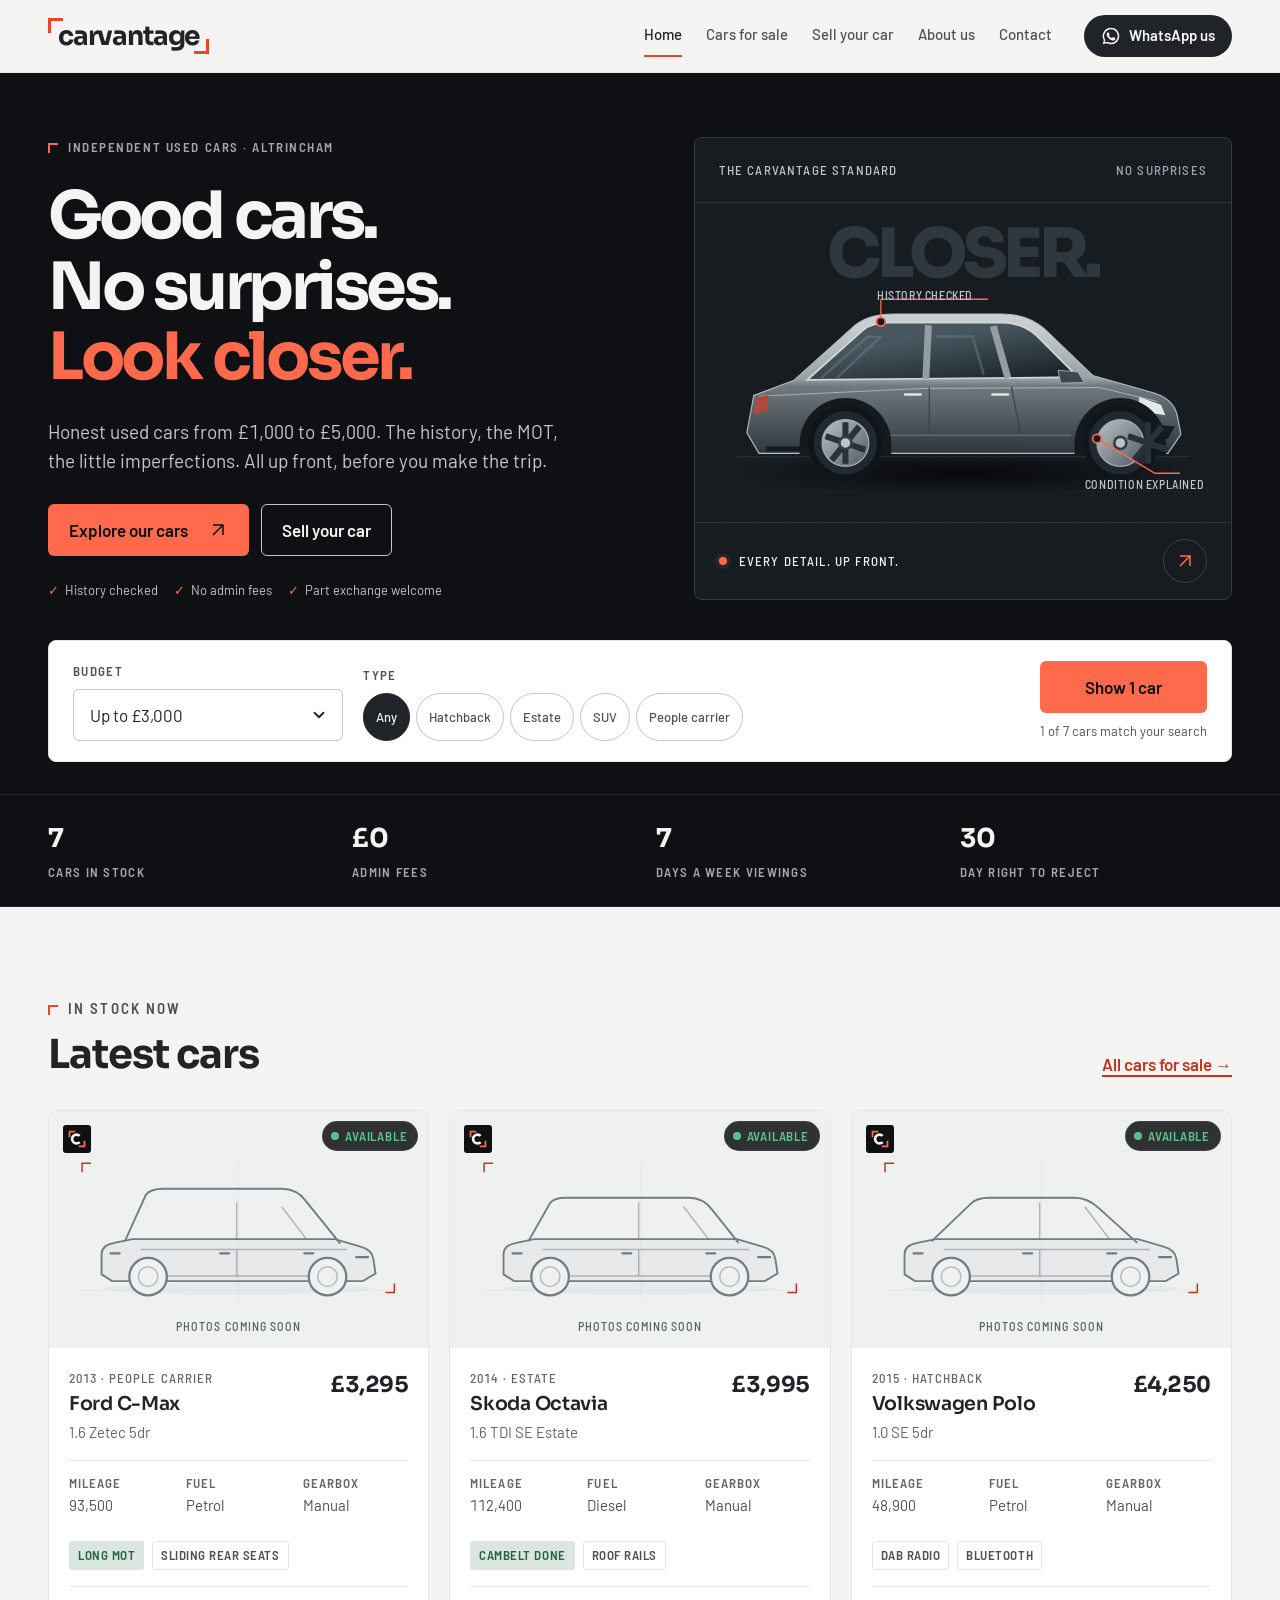
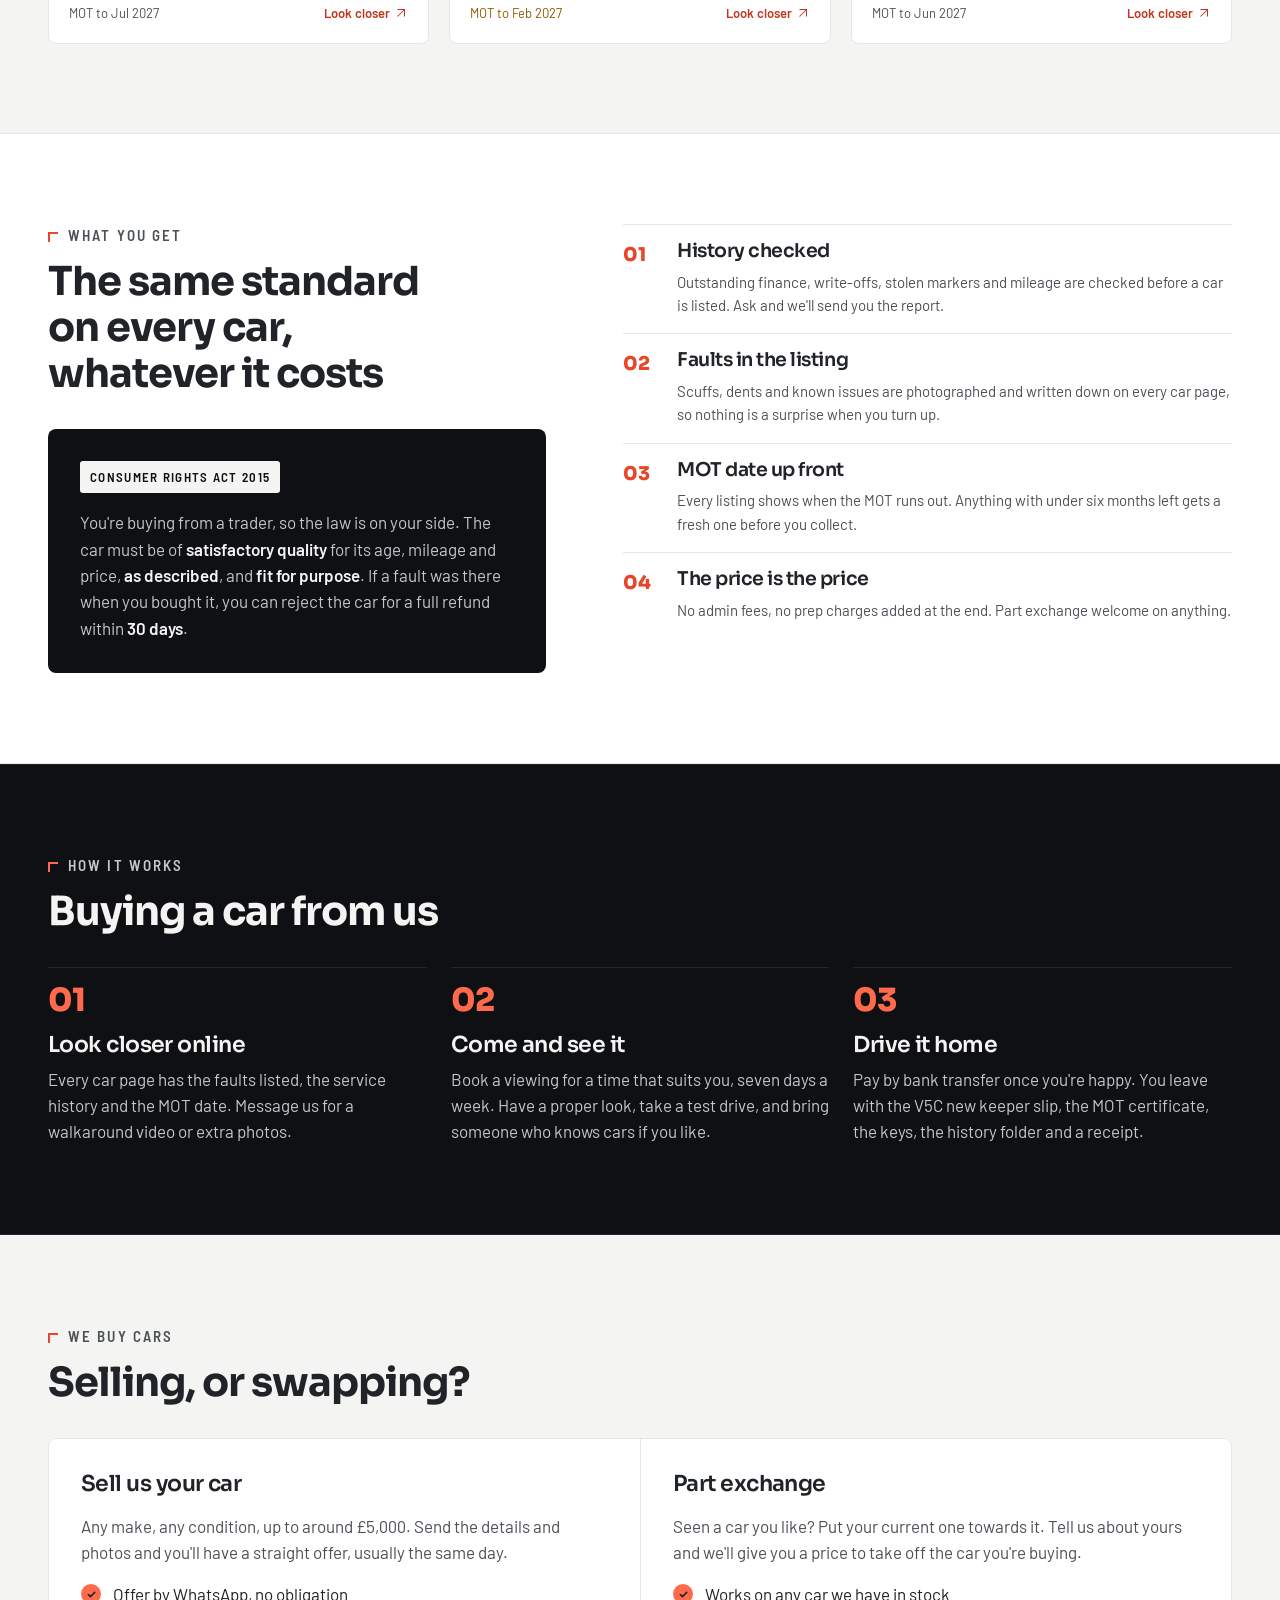
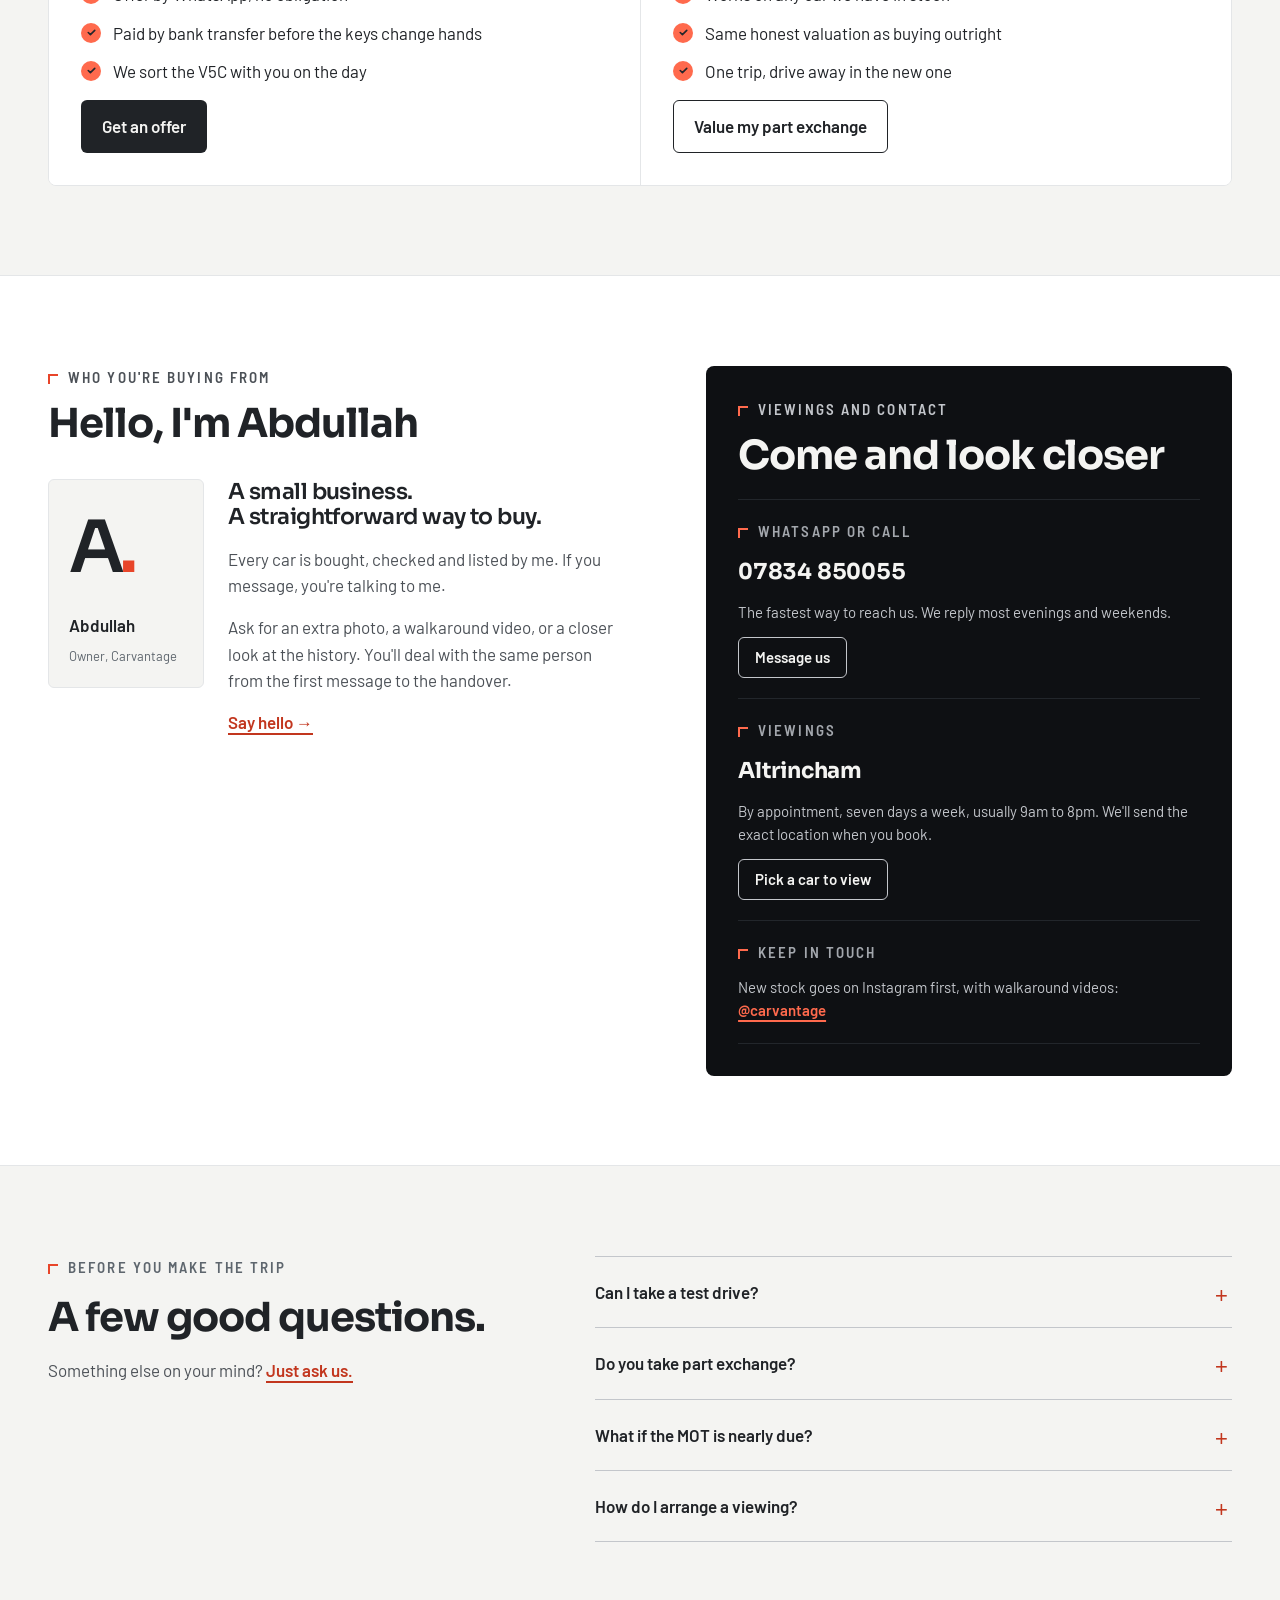
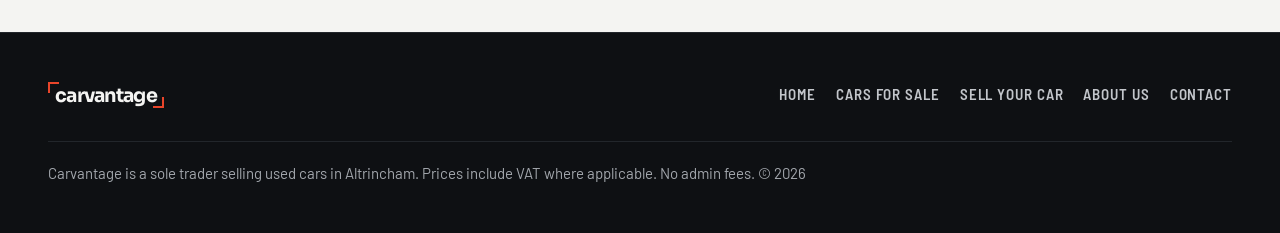
==== commit ced2875b: "Merge frontend upgrade into main and configure business contact" ====
--- a/index.html
+++ b/index.html
@@ -6,13 +6,13 @@
 <meta name="theme-color" content="#0E1013">
 <title>Carvantage · Honest used cars, shown properly</title>
 <meta name="description" content="Used cars from £1,000 to £5,000 in Altrincham. History checked, faults listed, MOT date up front. Viewings seven days a week.">
-<link rel="canonical" href="https://a.carvantage.uk/">
+<link rel="canonical" href="https://carvantage.uk/">
 <meta property="og:type" content="website">
 <meta property="og:site_name" content="Carvantage">
 <meta property="og:title" content="Carvantage · Honest used cars, shown properly">
 <meta property="og:description" content="Used cars from £1,000 to £5,000 in Altrincham. History checked, faults listed, MOT date up front.">
-<meta property="og:url" content="https://a.carvantage.uk/">
-<meta property="og:image" content="https://a.carvantage.uk/assets/img/og.png">
+<meta property="og:url" content="https://carvantage.uk/">
+<meta property="og:image" content="https://carvantage.uk/assets/img/og.png">
 <meta name="twitter:card" content="summary_large_image">
 <link rel="icon" href="assets/img/favicon.svg" type="image/svg+xml">
 <link rel="preload" href="assets/fonts/sora.woff2" as="font" type="font/woff2" crossorigin>
@@ -28,16 +28,24 @@
     <div class="wrap">
       <div class="hero-grid">
         <div class="hero-copy">
-          <p class="eyebrow on-brand">Used cars · <span data-cfg="town"></span>, <span data-cfg="area"></span></p>
-          <h1>Every car shown properly, faults and all. <em>Look closer.</em></h1>
-          <p class="lede">Honest cars from <span class="num">£1,000</span> to <span class="num">£5,000</span>. History checked, MOT date up front, and every scuff photographed before you make the trip.</p>
+          <p class="eyebrow on-brand">Independent used cars · <span data-cfg="town"></span></p>
+          <h1>Good cars.<br>No surprises.<br><em>Look closer.</em></h1>
+          <p class="lede">Honest used cars from <span class="num">£1,000</span> to <span class="num">£5,000</span>. The history, the MOT, the little imperfections. All up front, before you make the trip.</p>
           <div class="btn-row">
-            <a class="btn primary lg" href="cars.html">See cars for sale</a>
-            <a class="btn outline lg" href="sell.html">Sell us your car</a>
-          </div>
-        </div>
-        <div class="hero-media vf" data-photo="heroPhoto" data-alt="One of our cars, photographed close up">
-          <div><span data-icon="car"></span><span>Honest cars · <span data-cfg="town"></span></span></div>
+            <a class="btn primary" href="cars.html">Explore our cars <svg class="icon-arrow" viewBox="0 0 24 24" fill="none" stroke="currentColor" stroke-width="1.8" aria-hidden="true"><path d="M6 18 18 6M6 6h12v12"/></svg></a>
+            <a class="btn outline" href="sell.html">Sell your car</a>
+          </div>
+          <ul class="hero-proof"><li>History checked</li><li>No admin fees</li><li>Part exchange welcome</li></ul>
+        </div>
+        <div class="hero-media" data-photo="heroPhoto" data-alt="One of our cars, photographed close up">
+          <div class="inspection-top"><span>The Carvantage standard</span><span class="inspection-index">No surprises</span></div>
+          <div class="inspection-art">
+            <span class="inspection-word" aria-hidden="true">CLOSER.</span>
+            <img src="assets/img/closer-car.svg" width="620" height="320" alt="" fetchpriority="high">
+            <span class="inspection-point point-history">History checked <i aria-hidden="true"></i></span>
+            <span class="inspection-point point-condition"><i aria-hidden="true"></i>Condition explained</span>
+          </div>
+          <div class="inspection-bottom"><span><i aria-hidden="true"></i> Every detail. Up front.</span><a href="#standard" aria-label="Read about the Carvantage standard"><svg class="icon-arrow" viewBox="0 0 24 24" fill="none" stroke="currentColor" stroke-width="1.8" aria-hidden="true"><path d="M6 18 18 6M6 6h12v12"/></svg></a></div>
         </div>
       </div>
       <form class="search" id="search" action="cars.html" method="get" aria-labelledby="search-title">
@@ -59,7 +67,7 @@
         </div>
         <div class="go">
           <button class="btn primary" type="submit" id="searchBtn">Show cars</button>
-          <p class="count" id="searchCount"></p>
+          <p class="count" id="searchCount" aria-live="polite"></p>
         </div>
       </form>
     </div>
@@ -140,11 +148,12 @@
       <div class="about-main">
         <div class="sec-head"><div><p class="eyebrow">Who you're buying from</p><h2>Hello, I'm <span data-cfg="owner"></span></h2></div></div>
         <div class="bio">
-          <div class="photo vf" data-photo="ownerPhoto" data-optional data-alt="" hidden>Owner photo<br>goes here</div>
-          <div style="display:grid;gap:var(--s4)">
-            <blockquote class="todo-text">"I started Carvantage because I was fed up of seeing people drive an hour to look at a car that turned out to be nothing like the advert."</blockquote>
-            <p class="todo-text">Short bio goes here: how long you've been doing this, what you did before, why you sell the cars you sell, and where people can find you. Two or three sentences in plain words.</p>
+          <div class="owner-card" data-photo="ownerPhoto" data-alt="Abdullah, owner of Carvantage"><span class="owner-monogram" aria-hidden="true">A<span>.</span></span><span data-cfg="owner"></span><span class="small">Owner, Carvantage</span></div>
+          <div class="bio-copy">
+            <h3>A small business.<br>A straightforward way to buy.</h3>
             <p>Every car is bought, checked and listed by me. If you message, you're talking to me.</p>
+            <p>Ask for an extra photo, a walkaround video, or a closer look at the history. You'll deal with the same person from the first message to the handover.</p>
+            <a class="link arrow" data-cfg="whatsapp-link" href="#" target="_blank" rel="noopener">Say hello</a>
           </div>
         </div>
         <div id="reviews" hidden style="margin-top:var(--s9)">
@@ -168,11 +177,22 @@
             <div class="btn-row"><a class="btn outline sm" href="cars.html">Pick a car to view</a></div>
           </div>
           <div class="panel">
-            <p class="eyebrow">Email and Instagram</p>
+            <p class="eyebrow">Keep in touch</p>
             <p class="v"><a data-cfg="email-link" href="#" style="text-decoration:none"></a></p>
             <p>New stock goes on Instagram first, with walkaround videos: <a class="link" data-cfg="instagram-link" href="#" target="_blank" rel="noopener"></a></p>
           </div>
         </div>
+      </div>
+    </div>
+  </section>
+  <section class="section" id="questions">
+    <div class="wrap faq-layout">
+      <div><p class="eyebrow">Before you make the trip</p><h2>A few good questions.</h2><p class="muted">Something else on your mind? <a class="link" data-cfg="whatsapp-link" href="#" target="_blank" rel="noopener">Just ask us.</a></p></div>
+      <div class="faq-list">
+        <details><summary>Can I take a test drive?</summary><p>Yes. Book a viewing, have a proper look, and take a test drive. You're welcome to bring someone who knows cars. Message us beforehand to arrange the details.</p></details>
+        <details><summary>Do you take part exchange?</summary><p>Yes. Tell us about your current car and the car you're interested in. We'll give you a price for yours and the amount to pay on top. <a class="link" href="sell.html?px=1">Value your part exchange.</a></p></details>
+        <details><summary>What if the MOT is nearly due?</summary><p>Every listing shows the MOT date. If there's less than six months left, we'll put a fresh 12 months on before you collect.</p></details>
+        <details><summary>How do I arrange a viewing?</summary><p>Choose a car and tap “Arrange a viewing”, or message us on WhatsApp. Viewings are by appointment, seven days a week in <span data-cfg="town"></span>. We'll send the exact location when you book.</p></details>
       </div>
     </div>
   </section>
--- a/assets/css/site.css
+++ b/assets/css/site.css
@@ -5,6 +5,7 @@
 
 *, *::before, *::after { box-sizing: border-box; }
 html { -webkit-text-size-adjust: 100%; scroll-behavior: smooth; }
+html { scroll-padding-top: 100px; }
 @media (prefers-reduced-motion: reduce) { html { scroll-behavior: auto; } *, *::before, *::after { transition: none !important; animation: none !important; } }
 
 body { margin: 0; background: var(--bg); color: var(--text); font-family: var(--f-body); font-size: var(--t1); line-height: var(--lh-body); }
@@ -24,6 +25,9 @@
 .muted { color: var(--text-2); }
 .small { font-size: var(--t0); }
 .sr-only { position: absolute; width: 1px; height: 1px; padding: 0; margin: -1px; overflow: hidden; clip: rect(0 0 0 0); white-space: nowrap; border: 0; }
+.skip-link { position: fixed; top: 8px; left: 16px; z-index: 100; padding: 12px 20px; background: var(--brand); color: var(--on-brand); border: 2px solid var(--brand-accent); border-radius: var(--r2); transform: translateY(-150%); }
+.skip-link:focus { transform: translateY(0); }
+main:focus { outline: none; }
 
 .wrap { max-width: var(--w-page); margin-inline: auto; padding-inline: clamp(16px, 4vw, 32px); }
 .wrap.text { max-width: var(--w-text); }
@@ -61,11 +65,11 @@
 .site-head { position: sticky; top: 0; z-index: 30; background: rgba(244, 244, 242, .92); backdrop-filter: blur(10px); -webkit-backdrop-filter: blur(10px); border-bottom: 1px solid var(--line); }
 .site-head .wrap { display: flex; align-items: center; gap: var(--s7); min-height: 72px; }
 .site-nav { display: flex; gap: var(--s6); margin-left: auto; }
-.site-nav a { font-family: var(--f-label); font-weight: 600; font-size: var(--t1); letter-spacing: .04em; text-transform: uppercase; text-decoration: none; color: var(--text-2); padding: var(--s2) 0; border-bottom: 2px solid transparent; }
+.site-nav a { font-family: var(--f-body); font-weight: 500; font-size: var(--t0); text-decoration: none; color: var(--text-2); padding: var(--s2) 0; border-bottom: 2px solid transparent; }
 .site-nav a:hover { color: var(--text); }
 .site-nav a[aria-current="page"] { color: var(--text); border-bottom-color: var(--coral); }
 .menu-btn { display: none; margin-left: auto; background: none; border: 1px solid var(--line-strong); border-radius: var(--r2); padding: var(--s2) var(--s3); min-height: 44px; cursor: pointer; font-family: var(--f-label); font-weight: 600; letter-spacing: .06em; text-transform: uppercase; }
-@media (max-width: 820px) {
+@media (max-width: 960px) {
   .site-head .wrap { gap: var(--s3); }
   .site-nav { display: none; position: absolute; left: 0; right: 0; top: 100%; background: rgba(244, 244, 242, .98); border-bottom: 1px solid var(--line); flex-direction: column; gap: 0; padding: var(--s2) clamp(16px, 4vw, 32px) var(--s4); }
   .site-nav.open { display: flex; }
@@ -82,6 +86,7 @@
 .btn:active { transform: translateY(1px); }
 .btn.primary { background: var(--accent-bg); color: var(--accent-ink); }
 .btn.primary:hover { background: #FF7D63; }
+.btn.primary > span[aria-hidden] { margin-left: var(--s3); font-size: 1.4em; line-height: 1; }
 .btn.dark { background: var(--inverse); color: var(--on-inverse); }
 .btn.dark:hover { background: var(--inverse-hover); }
 .btn.outline { background: transparent; color: var(--text); border-color: var(--text); }
@@ -105,7 +110,7 @@
 
 /* ---- Chips (filters) ---- */
 .chips { display: flex; flex-wrap: wrap; gap: var(--s2); }
-.chip { display: inline-flex; align-items: center; gap: var(--s2); min-height: 40px; padding: var(--s2) var(--s4); border-radius: var(--r-pill); border: 1px solid var(--line-strong); background: transparent; color: var(--text-2); font-family: var(--f-label); font-weight: 600; font-size: var(--t0); letter-spacing: .04em; text-transform: uppercase; cursor: pointer; transition: background var(--fast), color var(--fast), border-color var(--fast); }
+.chip { display: inline-flex; align-items: center; gap: var(--s2); min-height: 44px; padding: var(--s2) var(--s4); border-radius: var(--r-pill); border: 1px solid var(--line-strong); background: transparent; color: var(--text-2); font-family: var(--f-body); font-weight: 500; font-size: var(--t0); cursor: pointer; transition: background var(--fast), color var(--fast), border-color var(--fast); }
 .chip:hover { border-color: var(--text); color: var(--text); }
 .chip[aria-pressed="true"], .chip.selected { background: var(--inverse); color: var(--on-inverse); border-color: var(--inverse); }
 .chip[disabled] { opacity: .45; cursor: not-allowed; }
@@ -133,46 +138,56 @@
 
 /* ---- Car cards ---- */
 .car-grid { display: grid; grid-template-columns: repeat(auto-fill, minmax(min(100%, 300px), 1fr)); gap: var(--s5); }
-.car-card { position: relative; display: flex; flex-direction: column; background: var(--surface); border: 1px solid var(--line); border-radius: var(--r3); overflow: hidden; transition: border-color var(--fast), box-shadow var(--fast); }
-.car-card:hover, .car-card:focus-within { border-color: var(--line-strong); box-shadow: var(--shadow); }
-.car-card .shot { position: relative; aspect-ratio: 4/3; background: var(--brand-card); overflow: hidden; }
+.car-card { position: relative; display: flex; flex-direction: column; min-width: 0; background: var(--surface); border: 1px solid var(--line); border-radius: var(--r3); overflow: hidden; transition: border-color var(--slow), box-shadow var(--slow), transform var(--slow); }
+.car-card:hover, .car-card:focus-within { border-color: var(--line-strong); box-shadow: var(--shadow); transform: translateY(-4px); }
+.car-card .shot { position: relative; aspect-ratio: 16/10; background: var(--surface-2); overflow: hidden; }
 .car-card .shot img { width: 100%; height: 100%; object-fit: cover; transition: transform var(--slow); }
 .car-card:hover .shot img { transform: scale(1.03); }
-.car-card .shot .mark { position: absolute; top: 8px; left: 8px; width: 32px; height: 32px; }
-.car-card .shot .placeholder { position: absolute; inset: 0; display: grid; place-items: center; align-content: center; gap: var(--s2); color: var(--on-brand-3); font-family: var(--f-label); font-size: var(--t0); letter-spacing: .08em; text-transform: uppercase; }
+.car-card .shot .mark { position: absolute; top: 14px; left: 14px; width: 28px; height: 28px; background: var(--brand); border-radius: var(--r1); padding: 3px; }
+.car-card .shot .placeholder { position: absolute; inset: 0; display: grid; place-items: center; align-content: center; gap: 0; color: #717c85; font-family: var(--f-label); font-size: var(--t-1); letter-spacing: .08em; text-transform: uppercase; }
+.vehicle-placeholder { --placeholder-bg: var(--surface-2); }
+.vehicle-placeholder > svg { width: 100%; max-height: 100%; }
+.car-card .vehicle-placeholder > svg { width: 95%; margin-top: 4px; }
+.car-card .vehicle-placeholder > span { position: absolute; bottom: 12px; font-size: .75rem; color: #53616b; }
 .car-card .shot .placeholder .car-shape { width: 52%; height: auto; opacity: .5; }
 .placeholder svg .hub { fill: var(--brand-card); }
 /* brackets appear on hover and keyboard focus: "look closer" */
-.car-card .shot::before, .car-card .shot::after { content: ""; position: absolute; width: 24px; height: 24px; border: 3px solid var(--brand-accent); opacity: 1; transition: transform var(--slow); pointer-events: none; }
+.car-card .shot::before, .car-card .shot::after { content: ""; position: absolute; width: 24px; height: 24px; border: 2px solid var(--coral); opacity: 0; transition: opacity var(--slow); pointer-events: none; }
 .car-card .shot::before { top: 12px; left: 12px; border-right: 0; border-bottom: 0; }
 .car-card .shot::after { bottom: 12px; right: 12px; border-left: 0; border-top: 0; }
 .car-card:hover .shot::before, .car-card:hover .shot::after, .car-card:focus-within .shot::before, .car-card:focus-within .shot::after { opacity: 1; transform: none; }
 .car-card .status { position: absolute; top: 10px; right: 10px; }
-.car-card .body { display: flex; flex-direction: column; gap: var(--s4); padding: var(--s4) var(--s4) var(--s5); flex: 1; }
+.car-card .body { display: flex; flex-direction: column; gap: var(--s4); padding: var(--s5); flex: 1; }
 .car-card h3 { font-size: var(--t2); letter-spacing: -0.015em; }
 .car-card h3 a { text-decoration: none; }
 .car-card h3 a::after { content: ""; position: absolute; inset: 0; }
 .car-card .trim { color: var(--text-3); font-size: var(--t0); }
 .car-card .card-heading { display: flex; justify-content: space-between; gap: var(--s3); align-items: start; }
 .car-card .card-heading > div { min-width: 0; }
+.car-card .card-year { font-family: var(--f-label); font-size: var(--t-1); letter-spacing: .08em; text-transform: uppercase; color: var(--text-3); margin-bottom: 6px; }
+.car-card .trim { margin-top: 5px; }
 .car-card .price { flex: none; font-family: var(--f-display); font-weight: 700; font-size: var(--t3); letter-spacing: -0.02em; }
-.card-spec { display: grid; grid-template-columns: repeat(2, minmax(0, 1fr)); gap: var(--s3); margin: 0; padding-top: var(--s3); border-top: 1px solid var(--line); }
+.card-spec { display: grid; grid-template-columns: repeat(3, minmax(0, 1fr)); gap: var(--s3); margin: 0; padding-top: var(--s3); border-top: 1px solid var(--line); }
 .card-spec div { min-width: 0; }
 .card-spec dt { font-family: var(--f-label); font-size: var(--t-1); font-weight: 600; letter-spacing: .08em; text-transform: uppercase; color: var(--text-3); }
 .card-spec dd { margin: 1px 0 0; color: var(--text-2); font-size: var(--t0); }
 .card-spec dd.short { color: var(--warn); }
 .car-card .tags { display: flex; flex-wrap: wrap; gap: var(--s2); margin-top: auto; padding-top: var(--s2); }
-.car-card.is-sold .shot img, .car-card.is-sold .shot .placeholder { filter: grayscale(1); opacity: .6; }
+.car-card.is-sold .shot img, .car-card.is-sold .shot .placeholder svg { filter: grayscale(1); opacity: .6; }
 .car-card.is-sold .price { color: var(--text-3); text-decoration: line-through; text-decoration-thickness: 2px; }
-.car-card.is-reserved .shot img, .car-card.is-reserved .shot .placeholder { opacity: .7; }
+.car-card.is-reserved .shot img, .car-card.is-reserved .shot .placeholder svg { opacity: .7; }
 .tag { display: inline-flex; align-items: center; font-family: var(--f-label); font-size: var(--t-1); font-weight: 600; letter-spacing: .04em; text-transform: uppercase; border: 1px solid var(--line); border-radius: var(--r1); padding: 3px var(--s2); color: var(--text-2); }
 .tag.good { border-color: transparent; background: color-mix(in srgb, var(--ok) 16%, transparent); color: var(--ok); }
+.card-footer { display: flex; align-items: center; justify-content: space-between; flex-wrap: wrap; gap: var(--s2); font-size: var(--t-1); color: var(--text-2); padding-top: var(--s4); border-top: 1px solid var(--line); }
+.card-open { font-weight: 600; color: var(--accent); }
+.card-footer .short { color: var(--warn); }
 
 .status-pill { display: inline-flex; align-items: center; gap: 6px; font-family: var(--f-label); font-size: var(--t-1); font-weight: 600; letter-spacing: .06em; text-transform: uppercase; background: rgba(14, 16, 19, .85); border: 1px solid rgba(244, 244, 242, .08); border-radius: var(--r-pill); padding: 4px 10px 4px 8px; color: var(--text-2); }
 .status-pill::before { content: ""; width: 8px; height: 8px; border-radius: 50%; background: currentColor; }
 .status-pill.available { color: var(--green-400); }
-.status-pill.reserved { color: var(--warn); }
-.status-pill.sold { color: var(--sold); }
+.status-pill.reserved { color: var(--amber-400); }
+.status-pill.sold { color: var(--grey-200); }
+.buybox > .status-pill { justify-self: start; background: #edf6f0; border-color: #d2e7da; color: var(--ok); }
 
 .empty { grid-column: 1 / -1; border: 1px dashed var(--line-strong); border-radius: var(--r3); padding: var(--s7); display: grid; gap: var(--s4); justify-items: start; }
 .empty p { color: var(--text-2); max-width: 40em; }
@@ -214,8 +229,7 @@
 .split { display: grid; grid-template-columns: .9fr 1.1fr; gap: clamp(var(--s7), 5vw, var(--s10)); align-items: start; }
 @media (max-width: 860px) { .split { grid-template-columns: 1fr; } }
 
-.bio { display: grid; grid-template-columns: 200px 1fr; gap: var(--s8); align-items: start; }
-.bio:not(:has(.has-photo)) { grid-template-columns: 1fr; }
+.bio { display: grid; grid-template-columns: 156px 1fr; gap: var(--s6); align-items: start; }
 @media (max-width: 640px) { .bio { grid-template-columns: 1fr; } }
 .bio .photo { aspect-ratio: 4/5; max-width: 100%; border-radius: var(--r2); background: var(--brand-card); color: var(--on-brand-3); display: grid; place-items: center; text-align: center; font-family: var(--f-label); font-size: var(--t0); letter-spacing: .08em; text-transform: uppercase; padding: var(--s3); overflow: hidden; }
 .bio .photo.has-photo { padding: 0; }
@@ -223,6 +237,12 @@
 @media (max-width: 640px) { .bio .photo { max-width: 240px; } }
 .bio blockquote { margin: 0; font-family: var(--f-display); font-weight: 600; font-size: clamp(var(--t3), 2.4vw, var(--t4)); line-height: 1.3; letter-spacing: -0.02em; }
 .bio p { color: var(--text-2); }
+.owner-card { display: grid; gap: var(--s2); padding: var(--s5); background: var(--bg); border: 1px solid var(--line); border-radius: var(--r2); font-weight: 600; }
+.owner-card .small { color: var(--text-3); font-weight: 400; font-size: var(--t-1); }
+.owner-monogram { font-family: var(--f-display); font-size: 4.5rem; line-height: 1; letter-spacing: -.08em; margin-block: var(--s3) var(--s5); }
+.owner-monogram span { color: var(--coral); }
+.bio-copy { display: grid; gap: var(--s4); }
+.bio-copy .link { justify-self: start; }
 
 .contact-grid { display: grid; grid-template-columns: repeat(3, 1fr); gap: 0; border-top: 1px solid var(--line); border-bottom: 1px solid var(--line); }
 .contact-grid > div { display: grid; gap: var(--s3); align-content: start; padding: var(--s6) var(--s6) var(--s6) 0; border-right: 1px solid var(--line); }
@@ -257,7 +277,7 @@
 .radio-card span { font-size: var(--t-1); color: var(--text-3); }
 .radio-card:hover { border-color: var(--text-2); }
 .radio-card:has(input:checked) { border-color: var(--inverse); background: var(--inverse); color: var(--on-inverse); }
-.radio-card:has(input:checked) span { color: var(--grey-600); }
+.radio-card:has(input:checked) span { color: var(--on-brand-2); }
 .radio-card:has(input:focus-visible) { outline: 3px solid var(--focus); outline-offset: 2px; }
 .check { display: flex; gap: var(--s3); align-items: flex-start; font-size: var(--t0); cursor: pointer; }
 .check input { width: 20px; height: 20px; margin: 2px 0 0; accent-color: var(--coral-bright); flex: none; }
@@ -280,11 +300,13 @@
 .msg.info { color: var(--text-2); border-color: var(--line); background: var(--surface-2); }
 
 /* ---- Sheet (bottom dialog) ---- */
-.sheet-dialog { position: fixed; inset: 0; z-index: 50; background: rgba(0, 0, 0, .72); display: flex; align-items: flex-end; justify-content: center; padding: 0; }
+.sheet-dialog { position: fixed; inset: 0; z-index: 50; background: transparent; border: 0; margin: 0; width: 100%; height: 100%; max-width: none; max-height: none; display: flex; align-items: flex-end; justify-content: center; padding: 0; }
+.sheet-dialog:not([open]) { display: none; }
+.sheet-dialog::backdrop { background: rgba(0, 0, 0, .65); backdrop-filter: blur(5px); }
 .sheet-dialog .box { background: var(--surface); color: var(--text); border: 1px solid var(--line); box-shadow: var(--shadow); width: 100%; max-width: 560px; max-height: 92vh; overflow: auto; border-radius: var(--r4) var(--r4) 0 0; padding: var(--s6) clamp(16px, 4vw, 28px) calc(var(--s6) + env(safe-area-inset-bottom, 0px)); display: grid; gap: var(--s4); }
 @media (min-width: 700px) { .sheet-dialog { align-items: center; padding: var(--s6); } .sheet-dialog .box { border-radius: var(--r4); } }
 .sheet-dialog .hd { display: flex; align-items: center; gap: var(--s3); }
-.sheet-dialog .hd h3 { font-size: var(--t3); }
+.sheet-dialog .hd :is(h2, h3) { font-size: var(--t3); }
 .sheet-dialog .close { margin-left: auto; background: none; border: 0; min-width: 44px; min-height: 44px; cursor: pointer; color: var(--text-2); border-radius: var(--r-pill); }
 .sheet-dialog .close:hover { background: var(--surface-2); color: var(--text); }
 .sheet-dialog .preview { font-size: var(--t0); background: var(--surface-2); border-left: 3px solid var(--coral); padding: var(--s3) var(--s4); white-space: pre-wrap; color: var(--text-2); }
@@ -316,34 +338,48 @@
 .site-foot .legal { grid-column: 1 / -1; border-top: 1px solid var(--brand-line); padding-top: var(--s5); }
 @media (max-width: 640px) { .site-foot .wrap { grid-template-columns: 1fr; } }
 
-/* ---- Homepage hero ---- */
+/* ---- Homepage hero: the promise and a closer look ---- */
 .hero { position: relative; background: var(--brand); color: var(--on-brand); overflow: hidden; border-bottom: 1px solid var(--brand-line); }
-.hero .wrap { position: relative; padding-block: clamp(var(--s9), 7vw, 88px) 0; }
-.hero-grid { display: grid; grid-template-columns: repeat(2, minmax(0, 1fr)); gap: clamp(var(--s8), 6vw, var(--s12)); align-items: center; }
-.hero-copy { display: grid; gap: var(--s5); }
-.hero-media { min-height: 420px; border-radius: var(--r2); background: var(--brand-card); color: var(--on-brand-3); display: grid; place-items: center; padding: var(--s7); text-align: center; font-family: var(--f-label); font-size: var(--t0); letter-spacing: .08em; text-transform: uppercase; }
-.hero-media::before, .hero-media::after { width: 38px; height: 38px; border-width: 4px; }
-.hero-media .car-shape { width: min(62%, 300px); margin: 0 auto var(--s3); opacity: .55; }
-.hero-media .hub { fill: var(--brand-card); }
-.hero-media.has-photo { padding: 0; overflow: hidden; }
-.hero-media.has-photo img { width: 100%; height: 100%; min-height: inherit; object-fit: cover; }
-@media (max-width: 860px) { .hero-grid { grid-template-columns: minmax(0, 1fr); } .hero-media { min-height: 320px; } }
-.hero h1 { color: var(--on-brand); }
+.hero .wrap { position: relative; padding-block: clamp(48px, 5vw, 72px) 32px; }
+.hero-grid { display: grid; grid-template-columns: minmax(0, 1.08fr) minmax(0, 1fr); gap: clamp(32px, 5vw, 64px); align-items: center; }
+.hero-copy { display: grid; gap: var(--s6); }
+.hero-copy .eyebrow { font-size: var(--t-1); letter-spacing: .12em; }
+.hero h1 { color: var(--on-brand); font-size: clamp(42px, 5.1vw, 68px); line-height: 1.08; letter-spacing: -.05em; }
 .hero h1 em { font-style: normal; color: var(--brand-accent); }
-
-/* Search: a compact spec-sheet panel below the hero */
-.search { display: grid; grid-template-columns: minmax(180px, .75fr) minmax(320px, 1.5fr) auto; gap: var(--s6); align-items: end; margin-top: clamp(var(--s8), 6vw, var(--s10)); padding: var(--s5); background: var(--brand-card); border: 1px solid var(--brand-line); border-radius: var(--r3); }
+.hero .lede { font-size: var(--t2); max-width: 27em; }
+.hero .btn-row { margin-top: var(--s1); }
+.hero-proof { display: flex; flex-wrap: wrap; gap: var(--s2) var(--s4); margin: 0; padding: 0; list-style: none; font-size: var(--t-1); color: var(--on-brand-2); }
+.hero-proof li::before { content: "✓"; color: var(--brand-accent); margin-right: 6px; }
+.hero-media { min-width: 0; align-self: stretch; display: flex; flex-direction: column; justify-content: space-between; border: 1px solid #343a40; background: #171c21; border-radius: var(--r3); overflow: hidden; }
+.inspection-top, .inspection-bottom { display: flex; justify-content: space-between; align-items: center; gap: var(--s3); padding: 22px 24px; font-family: var(--f-label); font-weight: 500; font-size: var(--t-1); letter-spacing: .09em; text-transform: uppercase; }
+.inspection-top { border-bottom: 1px solid #2c3238; color: var(--on-brand-2); }
+.inspection-index { color: var(--on-brand-3); white-space: nowrap; }
+.inspection-art { position: relative; flex: 1; min-height: 300px; display: grid; align-items: center; background-image: linear-gradient(#ffffff04 1px, transparent 1px), linear-gradient(90deg, #ffffff04 1px, transparent 1px); background-size: 32px 32px; }
+.inspection-art img { position: relative; width: 100%; height: auto; margin-top: 38px; z-index: 1; }
+.inspection-word { position: absolute; inset: 18px 0 auto; text-align: center; font-family: var(--f-display); font-size: clamp(48px, 5.3vw, 76px); line-height: 1; font-weight: 800; letter-spacing: -.07em; color: #30373d; }
+.inspection-point { position: absolute; z-index: 2; font-family: var(--f-label); font-size: .75rem; letter-spacing: .05em; text-transform: uppercase; color: var(--on-brand-2); }
+.point-history { top: 26%; left: 34%; }
+.point-condition { bottom: 9%; right: 5%; }
+.inspection-bottom { border-top: 1px solid #2c3238; color: var(--on-brand); padding-block: 16px; }
+.inspection-bottom > span { display: flex; align-items: center; gap: var(--s3); }
+.inspection-bottom i { width: 8px; height: 8px; background: var(--brand-accent); border-radius: 50%; box-shadow: 0 0 0 4px #ff6a4d16; }
+.inspection-bottom a { display: grid; place-items: center; min-width: 44px; min-height: 44px; text-decoration: none; font-size: 1.75rem; color: var(--brand-accent); border: 1px solid #3a424a; border-radius: 50%; transition: background var(--fast); }
+.inspection-bottom a:hover { background: #ffffff0c; }
+@media (max-width: 860px) { .hero-grid { grid-template-columns: 1fr; gap: 36px; } .hero h1 { font-size: clamp(42px, 8vw, 68px); } .hero-media { min-height: 350px; } .inspection-word { font-size: clamp(60px, 10vw, 90px); } .inspection-art { min-height: 250px; } .inspection-art img { width: min(100%, 560px); justify-self: center; margin-top: 24px; } .point-history { top: 20%; left: 34%; } .point-condition { bottom: 6%; } }
+@media (max-width: 560px) { .hero .wrap { padding-top: 36px; } .hero-copy { gap: 20px; } .hero .lede { font-size: var(--t1); } .hero-proof { gap: 8px 16px; } .hero-media { min-height: 280px; } .inspection-top, .inspection-bottom { padding: 14px 16px; } .inspection-art { min-height: 220px; } .inspection-word { font-size: 14vw; } .inspection-point { font-size: .65rem; } .point-history { top: 23%; left: 34%; } .point-condition { right: 4%; bottom: 7%; } }
+
+/* Search: a bright, simple place to start */
+.search { display: grid; grid-template-columns: minmax(150px, .7fr) minmax(0, 1.7fr) auto; gap: var(--s5); align-items: end; margin-top: 40px; padding: var(--s5) var(--s6); background: var(--surface); color: var(--text); border: 1px solid var(--line); border-radius: var(--r3); }
 .search > h2 { position: absolute; width: 1px; height: 1px; overflow: hidden; clip: rect(0 0 0 0); }
 .search .row { display: grid; gap: var(--s2); align-items: center; }
-.search .row > label, .search .row > .field-label { font-family: var(--f-label); font-weight: 600; font-size: var(--t-1); letter-spacing: .1em; text-transform: uppercase; color: var(--on-brand-3); }
-.search .chip { color: var(--on-brand-2); border-color: var(--brand-line); }
-.search .chip:hover { border-color: var(--on-brand-2); color: var(--on-brand); }
-.search .chip[aria-pressed="true"] { background: var(--on-brand); color: var(--brand); border-color: var(--on-brand); }
-.search .select { background-color: transparent; color: var(--on-brand); border-color: var(--brand-line); background-image: url("data:image/svg+xml,%3Csvg xmlns='http://www.w3.org/2000/svg' viewBox='0 0 24 24' fill='none' stroke='%23F4F4F2' stroke-width='2.5' stroke-linecap='round' stroke-linejoin='round'%3E%3Cpath d='m6 9 6 6 6-6'/%3E%3C/svg%3E"); }
-.search .select option { color: var(--text); background: var(--surface); }
-.search .go { display: grid; gap: var(--s2); justify-items: end; }
-.search .count { font-size: var(--t0); color: var(--on-brand-3); }
-@media (max-width: 900px) { .search { grid-template-columns: 1fr; align-items: stretch; } .search .go { justify-items: start; } }
+.search .row > label, .search .row > .field-label { font-family: var(--f-label); font-weight: 600; font-size: var(--t-1); letter-spacing: .1em; text-transform: uppercase; color: var(--text-2); }
+.search .chips { gap: 6px; }
+.search .chip { min-height: 48px; padding-inline: 12px; font-size: var(--t-1); }
+.search .go { display: grid; gap: var(--s2); justify-items: stretch; }
+.search .count { font-size: var(--t-1); color: var(--text-2); }
+.search .count:empty { display: none; }
+@media (max-width: 1120px) { .search { grid-template-columns: minmax(150px, .8fr) minmax(0, 2fr); } .search .go { grid-column: 1 / -1; display: flex; align-items: center; gap: var(--s4); } }
+@media (max-width: 640px) { .search { grid-template-columns: 1fr; padding: var(--s5); margin-top: 28px; } .search .go { display: grid; gap: var(--s2); } .search .chips { gap: 8px; } .search .chip { padding-inline: 14px; } }
 
 /* Fact strip under the hero */
 .strip { background: var(--brand); border-bottom: 1px solid var(--brand-line); }
@@ -485,3 +521,78 @@
 @media (max-width: 760px) {
   #sell .two .panel + .panel { border-left: 0; border-top: 1px solid var(--line); }
 }
+
+/* Questions: native disclosure controls work with keyboard and without JS. */
+.faq-layout { display: grid; grid-template-columns: minmax(0, .85fr) minmax(0, 1.15fr); gap: clamp(32px, 6vw, 80px); }
+.faq-layout > div:first-child { display: grid; gap: var(--s4); align-content: start; }
+.faq-list { border-top: 1px solid var(--line-strong); }
+.faq-list details { border-bottom: 1px solid var(--line-strong); }
+.faq-list summary { position: relative; padding: 22px 44px 22px 0; list-style: none; font-weight: 600; cursor: pointer; }
+.faq-list summary::-webkit-details-marker { display: none; }
+.faq-list summary::after { content: "+"; position: absolute; right: 4px; top: 16px; font-size: 1.6rem; font-weight: 400; color: var(--accent); }
+.faq-list details[open] summary::after { content: "−"; }
+.faq-list details p { padding-bottom: var(--s6); color: var(--text-2); font-size: var(--t0); max-width: 42em; }
+@media (max-width: 760px) { .faq-layout { grid-template-columns: 1fr; } }
+@media (max-width: 640px) { .owner-card { grid-template-columns: auto 1fr; align-items: end; } .owner-monogram { grid-row: 1 / 3; margin: 0 20px 0 0; font-size: 3.5rem; } .owner-card .small { align-self: start; } }
+
+/* Stock tools stay compact, with removable and shareable filters. */
+.filterbar { padding: var(--s6); border: 1px solid var(--line); border-radius: var(--r3); background: var(--surface); gap: var(--s5); }
+.stock-search { display: flex; gap: var(--s4); align-items: center; }
+.stock-search .input { max-width: 560px; padding-left: 44px; background: var(--bg) url("data:image/svg+xml,%3Csvg xmlns='http://www.w3.org/2000/svg' viewBox='0 0 24 24' fill='none' stroke='%23687078' stroke-width='1.8'%3E%3Ccircle cx='10.5' cy='10.5' r='6.5'/%3E%3Cpath d='m16 16 5 5'/%3E%3C/svg%3E") 14px center / 20px no-repeat; }
+.clear-filters { border: 0; background: transparent; min-height: 44px; padding: 8px 0; color: var(--accent); font-weight: 600; font-size: var(--t0); cursor: pointer; margin-left: auto; white-space: nowrap; }
+.clear-filters span { margin-left: 8px; }
+.filter-fields { display: grid; gap: var(--s4); }
+.filter-disclosure > summary { display: none; }
+.filterbar .group > span, .filterbar .group > label > span { font-size: var(--t-1); }
+.filterbar .select { min-height: 44px; }
+.active-filters { display: flex; flex-wrap: wrap; gap: var(--s2); }
+.active-filter { display: flex; align-items: center; gap: 12px; min-height: 40px; max-width: 100%; background: #fdf0eb; color: #9d2c18; border: 1px solid #f1d5cc; border-radius: var(--r-pill); padding: 8px 14px; font-size: var(--t-1); cursor: pointer; text-align: left; overflow-wrap: anywhere; }
+.active-filter > span { font-size: 1.25rem; line-height: 1; }
+.active-filter:hover { background: #fbe3da; }
+.empty { border-style: solid; padding: clamp(28px, 5vw, 56px); background: var(--surface); justify-items: center; text-align: center; }
+.empty-icon { width: 56px; height: 56px; border: 1px solid var(--line-strong); border-radius: 50%; font-size: 2rem; display: grid; place-items: center; color: var(--accent); }
+.empty .btn-row { justify-content: center; }
+.sold-strip .row > span { padding: 12px 16px; background: var(--surface); border: 1px solid var(--line); border-radius: var(--r2); font-size: var(--t0); }
+@media (max-width: 760px) {
+  .filterbar { padding: var(--s5); gap: var(--s4); }
+  .stock-search { flex-wrap: wrap; gap: var(--s2); }
+  .stock-search .input { max-width: none; }
+  .filter-disclosure > summary { display: flex; align-items: center; justify-content: space-between; cursor: pointer; list-style: none; font-weight: 600; min-height: 44px; }
+  .filter-disclosure > summary::-webkit-details-marker { display: none; }
+  .filter-disclosure > summary > span { font-size: 1.5rem; color: var(--accent); }
+  .filter-disclosure[open] > summary > span { transform: rotate(45deg); }
+  .filter-fields { padding-top: var(--s4); }
+  .filterbar .group > span { width: 100%; margin-bottom: 2px; }
+  .filterbar .group { gap: var(--s2); }
+  .filterbar .row { gap: var(--s4); }
+  .filterbar .meta .sort { width: 100%; justify-content: space-between; }
+  .filterbar .meta .sort .select { max-width: 72%; }
+  .clear-filters { margin-left: 0; }
+}
+
+/* The enquiry follows the gallery on mobile, before the longer history. */
+.gallery .main { background: var(--surface-2); }
+.gallery .main .placeholder { color: #65727c; width: 100%; padding: var(--s6); gap: var(--s2); }
+.gallery .main .vehicle-placeholder svg { width: 100%; max-width: 520px; opacity: 1; }
+.gallery .main .vehicle-placeholder > span { color: var(--text-2); font-family: var(--f-label); font-size: var(--t-1); letter-spacing: .08em; text-transform: uppercase; }
+.gallery .main .mark { background: var(--brand); border-radius: var(--r1); padding: 4px; }
+@media (max-width: 900px) {
+  .car-layout { gap: var(--s6); }
+  .car-layout > .gallery { order: 1; }
+  .car-layout > .buybox { order: 2; position: static; }
+  .car-layout > .car-details { order: 3; }
+}
+@media (max-width: 380px) { .lockup { font-size: 1.4rem; } .menu-btn { padding-inline: 10px; } .btn.lg { padding-inline: 20px; font-size: var(--t1); } }
+.icon-arrow { display: inline-block; width: 20px; height: 20px; flex: none; }
+.btn.primary > .icon-arrow { margin-left: var(--s3); }
+.card-open { display: inline-flex; align-items: center; gap: 4px; }
+.card-open .icon-arrow { width: 14px; height: 14px; }
+.empty-icon > svg { width: 24px; height: 24px; }
+.sheet-dialog .close { font-size: 1.75rem; }
+.on-brand .link { color: var(--brand-accent); }
+.on-brand .link:hover { color: var(--on-brand); }
+.sell-aside .panel h2 { font-size: var(--t3); }
+.hero-media.has-photo { padding: 0; }
+.hero-media.has-photo img { width: 100%; height: 100%; min-height: 320px; object-fit: cover; }
+.owner-card.has-photo { padding: 0; overflow: hidden; }
+.owner-card.has-photo img { width: 100%; aspect-ratio: 4/5; object-fit: cover; }
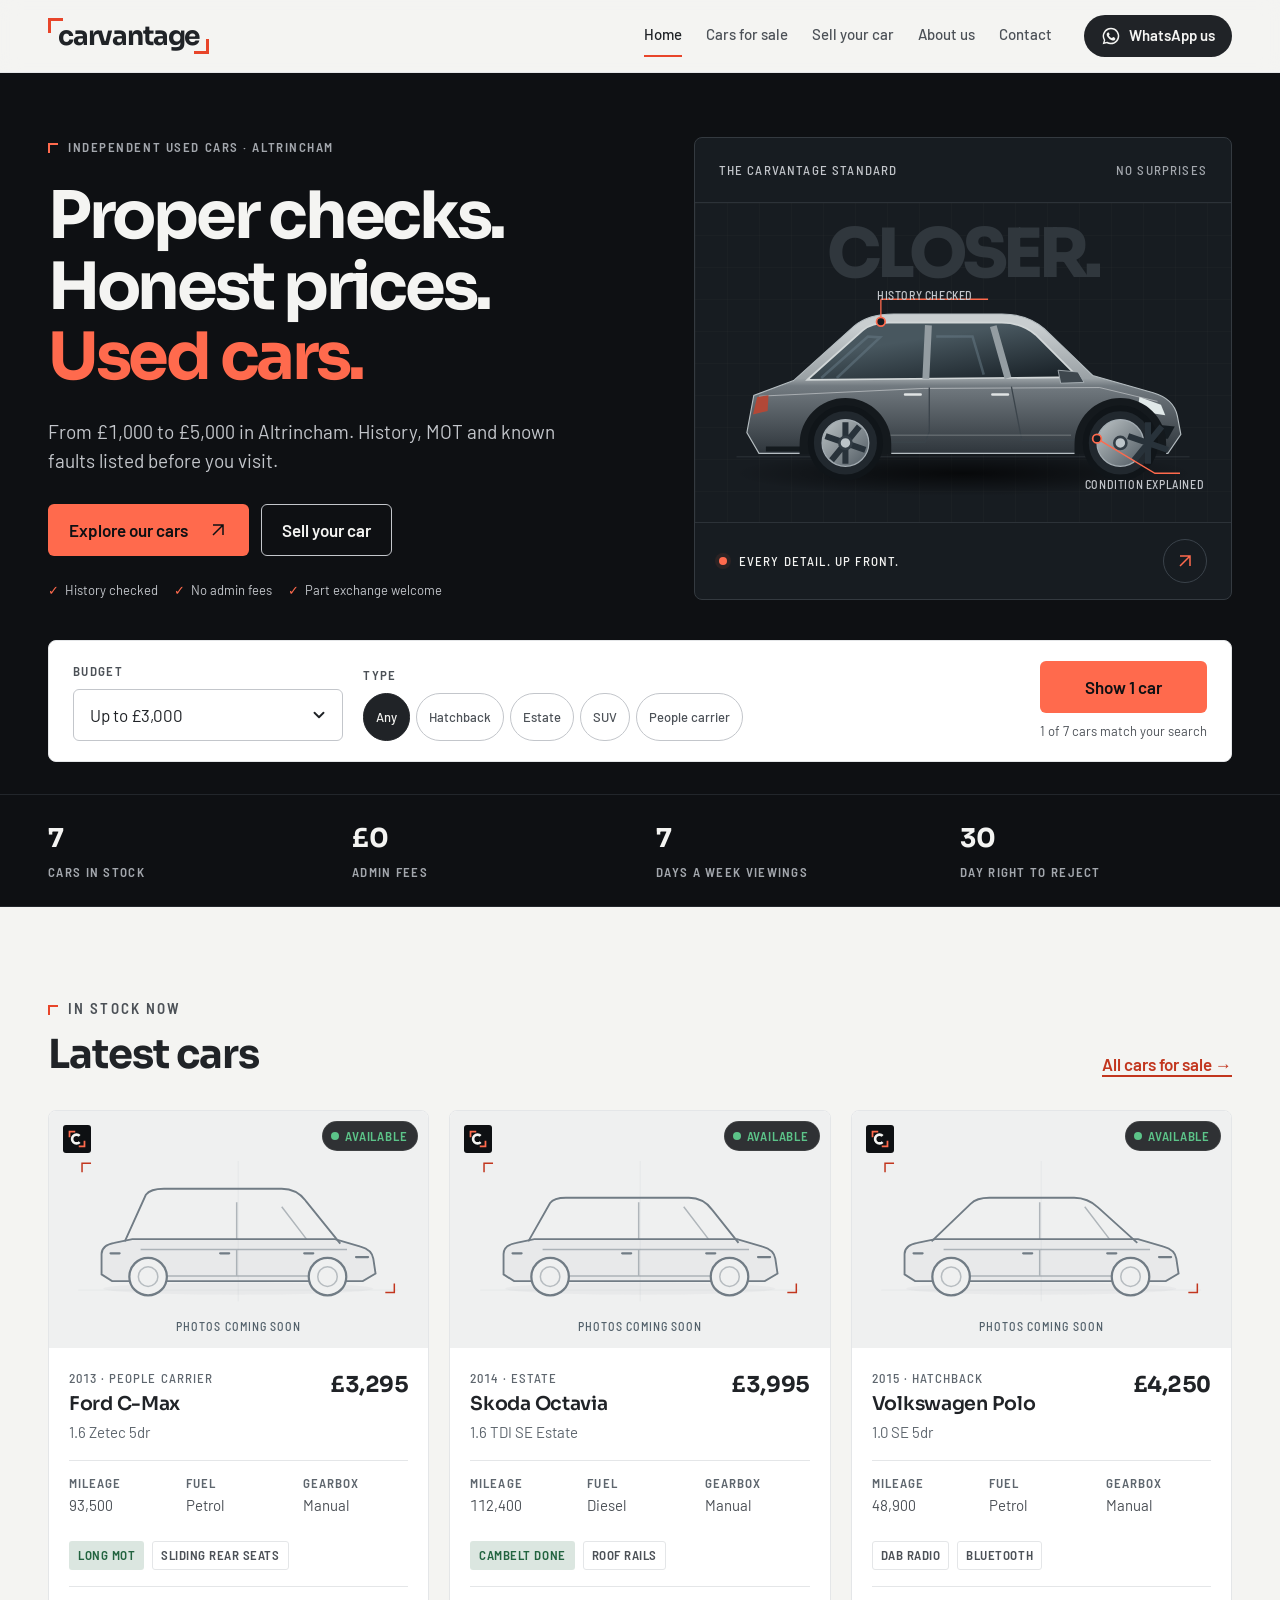
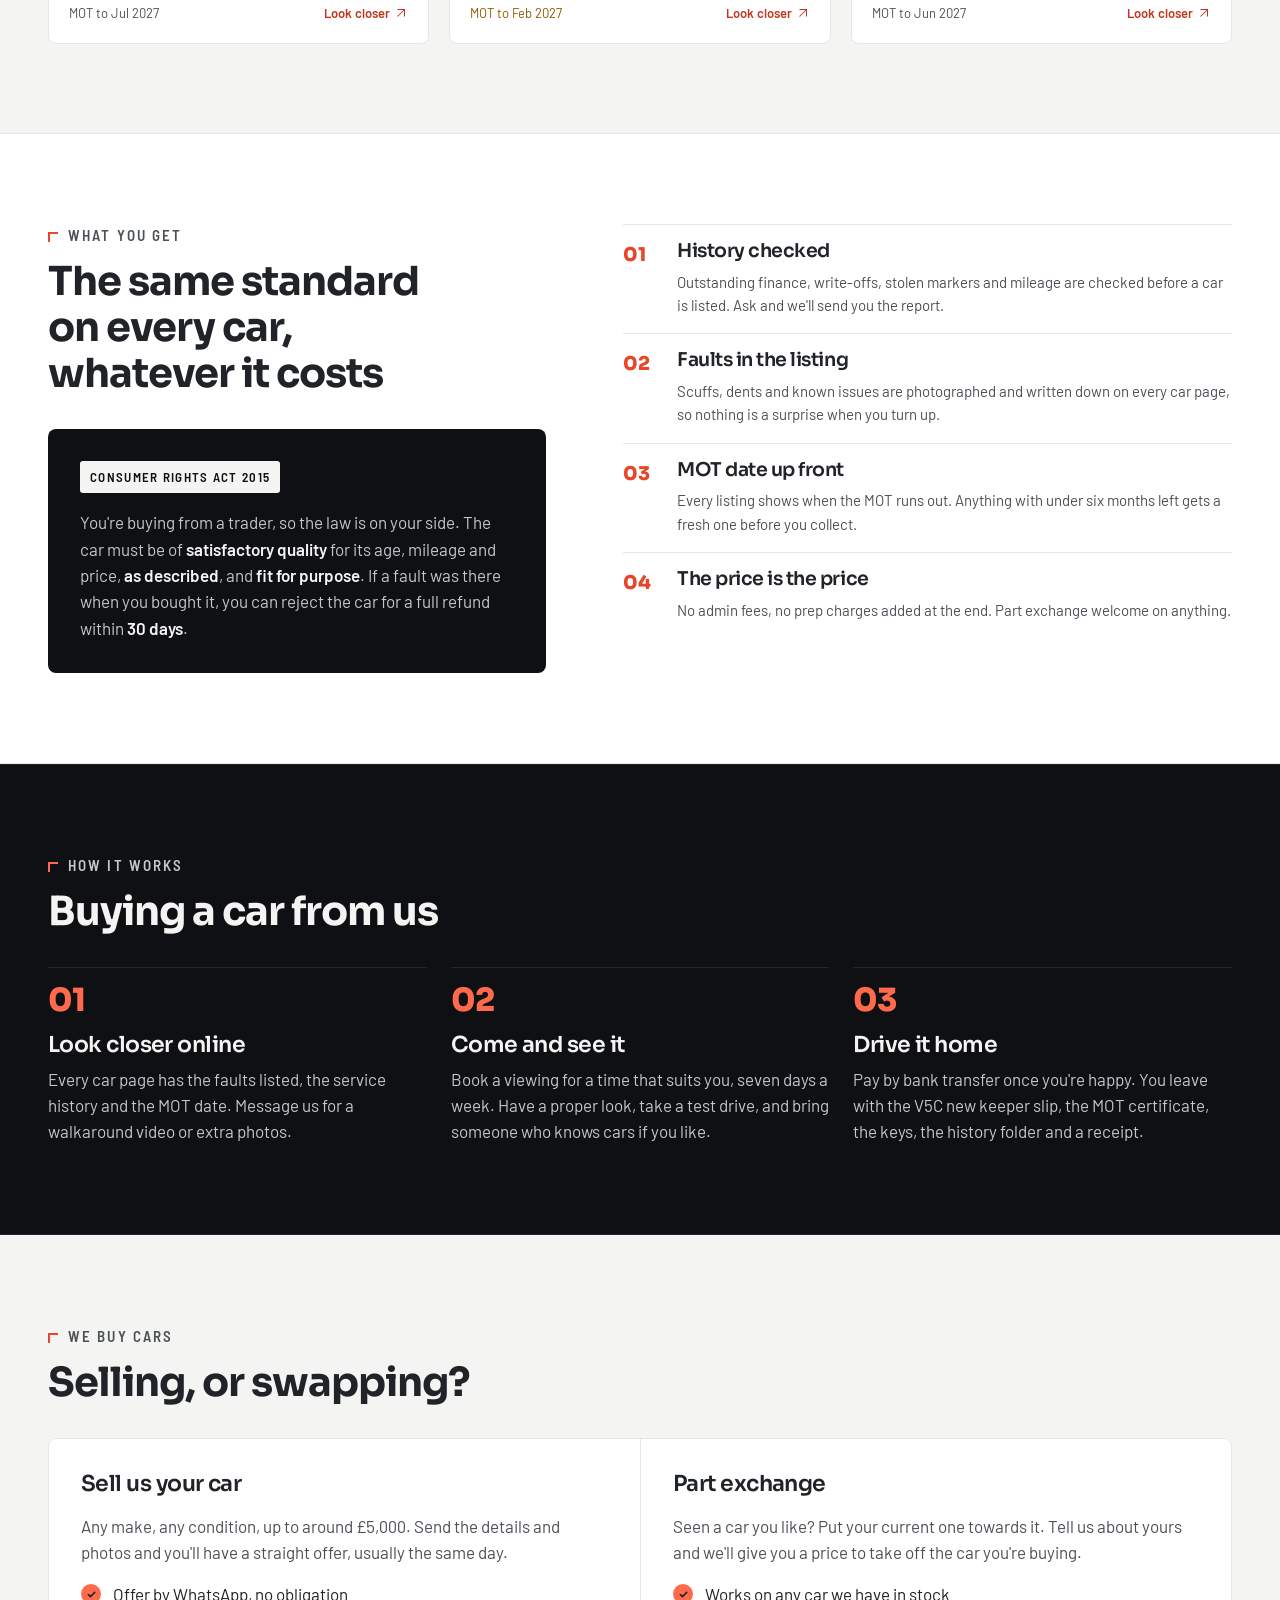
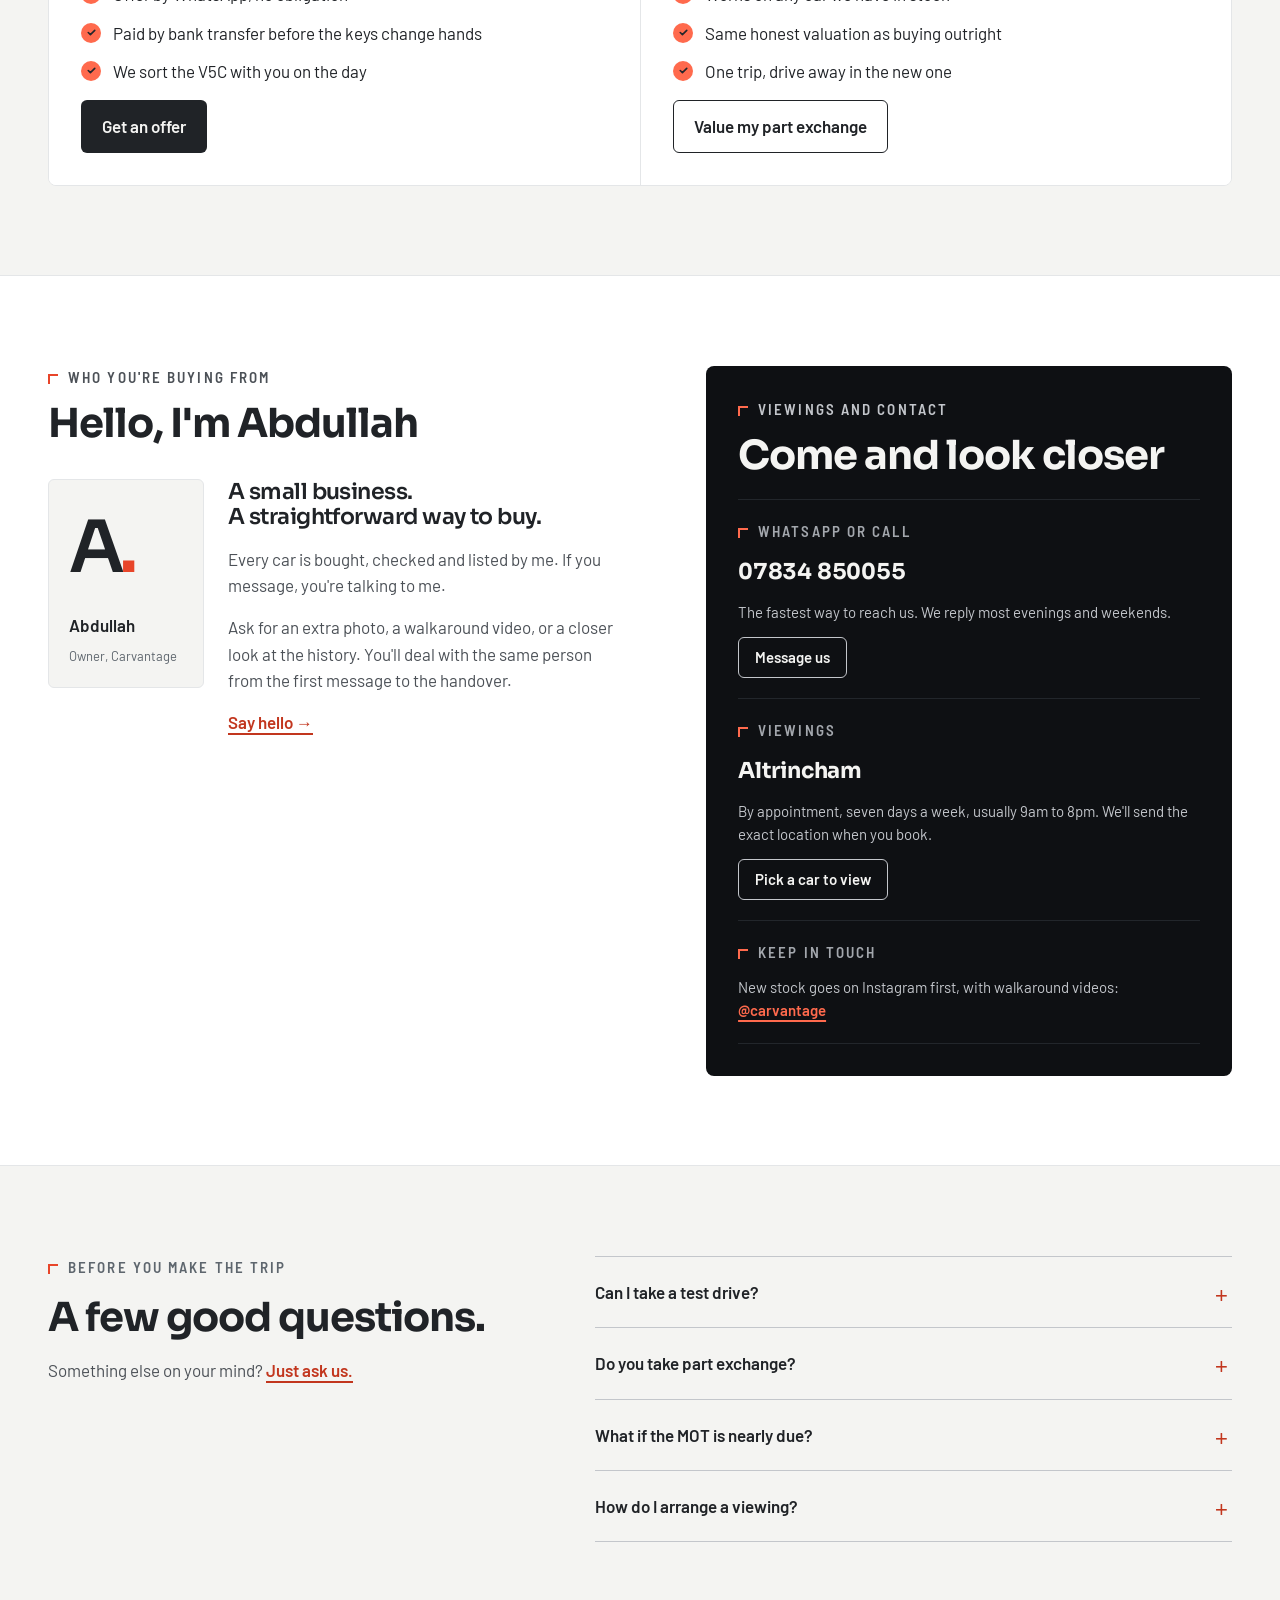
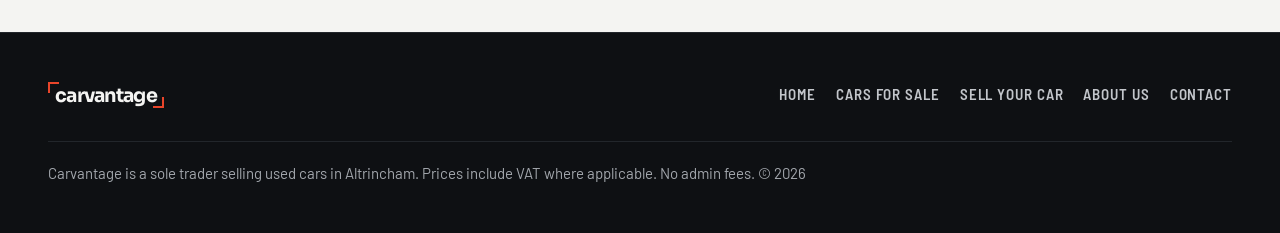
==== commit 4ab5941a: "Rewrite hero headline and supporting meta copy Use “Proper checks. Honest prices. Used cars.” on the" ====
--- a/index.html
+++ b/index.html
@@ -4,12 +4,12 @@
 <meta charset="utf-8">
 <meta name="viewport" content="width=device-width, initial-scale=1">
 <meta name="theme-color" content="#0E1013">
-<title>Carvantage · Honest used cars, shown properly</title>
+<title>Carvantage · Used cars, properly checked</title>
 <meta name="description" content="Used cars from £1,000 to £5,000 in Altrincham. History checked, faults listed, MOT date up front. Viewings seven days a week.">
 <link rel="canonical" href="https://carvantage.uk/">
 <meta property="og:type" content="website">
 <meta property="og:site_name" content="Carvantage">
-<meta property="og:title" content="Carvantage · Honest used cars, shown properly">
+<meta property="og:title" content="Carvantage · Used cars, properly checked">
 <meta property="og:description" content="Used cars from £1,000 to £5,000 in Altrincham. History checked, faults listed, MOT date up front.">
 <meta property="og:url" content="https://carvantage.uk/">
 <meta property="og:image" content="https://carvantage.uk/assets/img/og.png">
@@ -29,8 +29,8 @@
       <div class="hero-grid">
         <div class="hero-copy">
           <p class="eyebrow on-brand">Independent used cars · <span data-cfg="town"></span></p>
-          <h1>Good cars.<br>No surprises.<br><em>Look closer.</em></h1>
-          <p class="lede">Honest used cars from <span class="num">£1,000</span> to <span class="num">£5,000</span>. The history, the MOT, the little imperfections. All up front, before you make the trip.</p>
+          <h1>Proper checks.<br>Honest prices.<br><em>Used cars.</em></h1>
+          <p class="lede">From <span class="num">£1,000</span> to <span class="num">£5,000</span> in Altrincham. History, MOT and known faults listed before you visit.</p>
           <div class="btn-row">
             <a class="btn primary" href="cars.html">Explore our cars <svg class="icon-arrow" viewBox="0 0 24 24" fill="none" stroke="currentColor" stroke-width="1.8" aria-hidden="true"><path d="M6 18 18 6M6 6h12v12"/></svg></a>
             <a class="btn outline" href="sell.html">Sell your car</a>
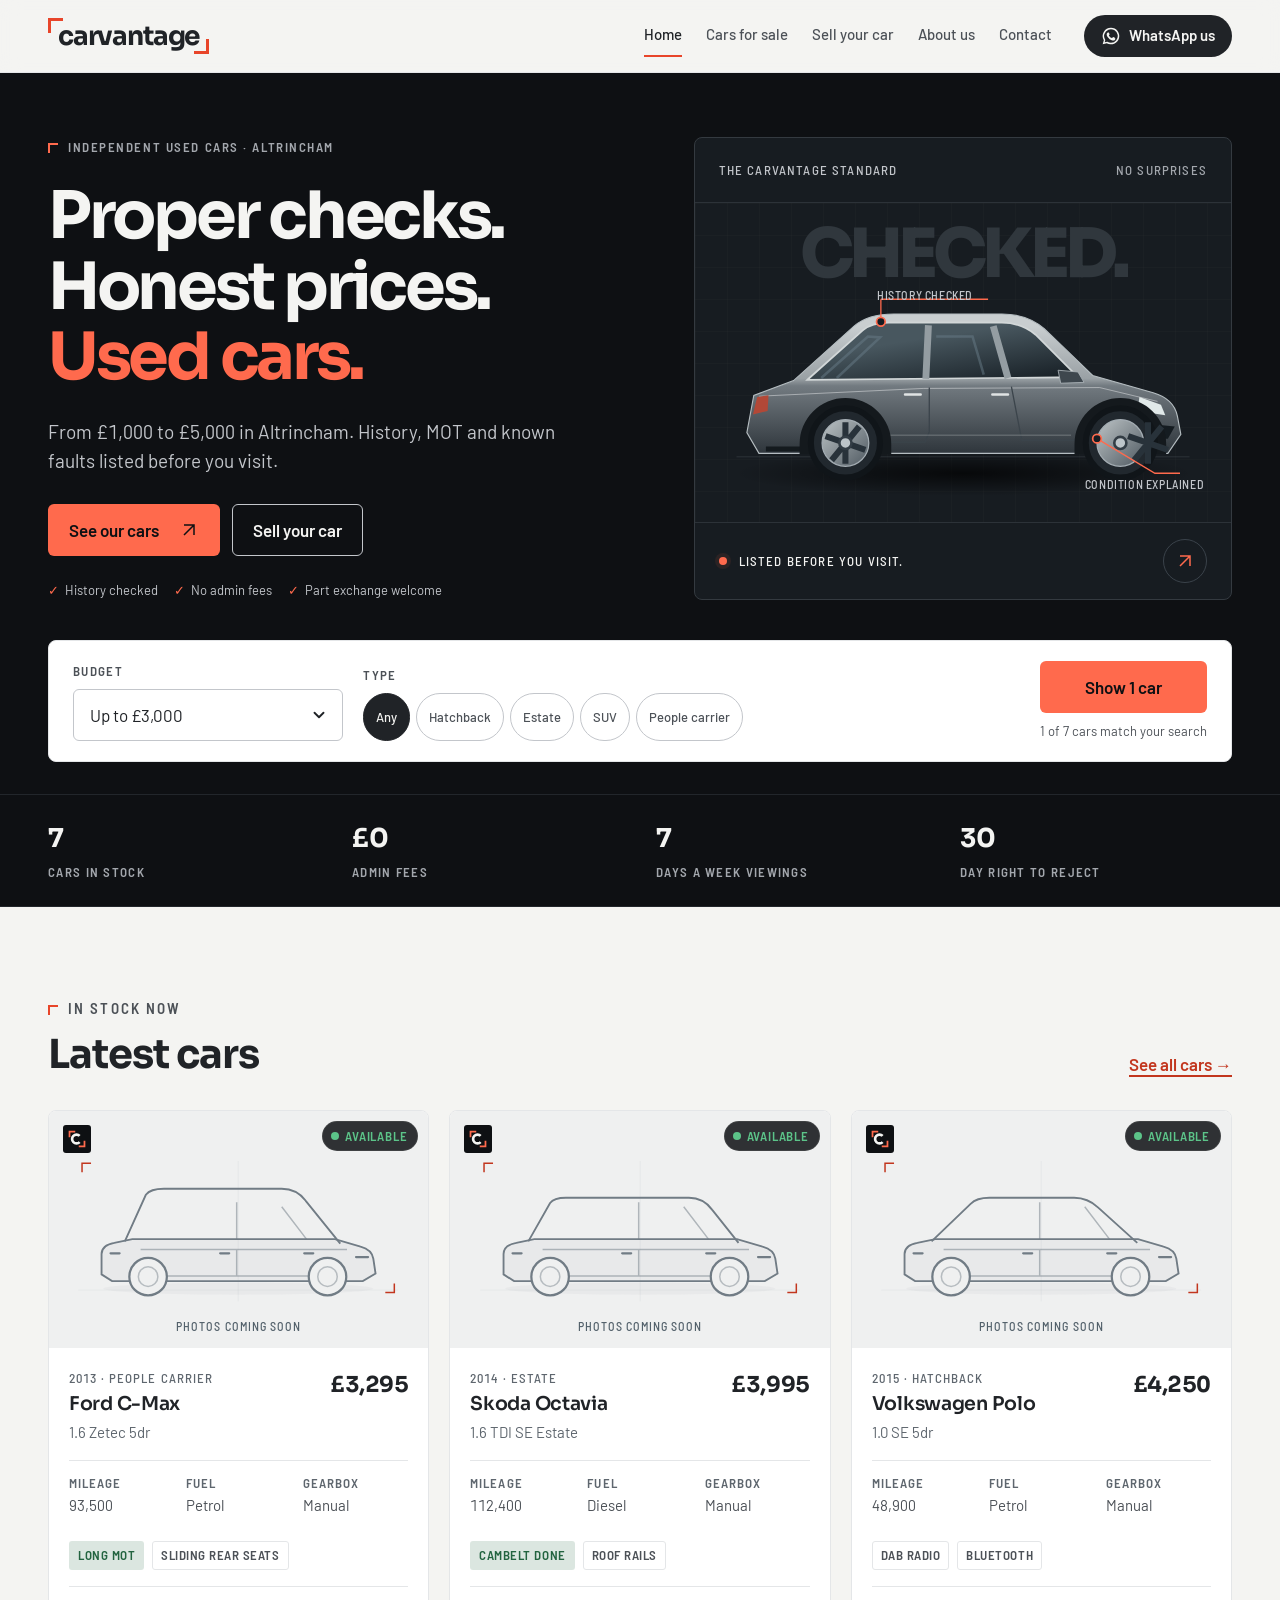
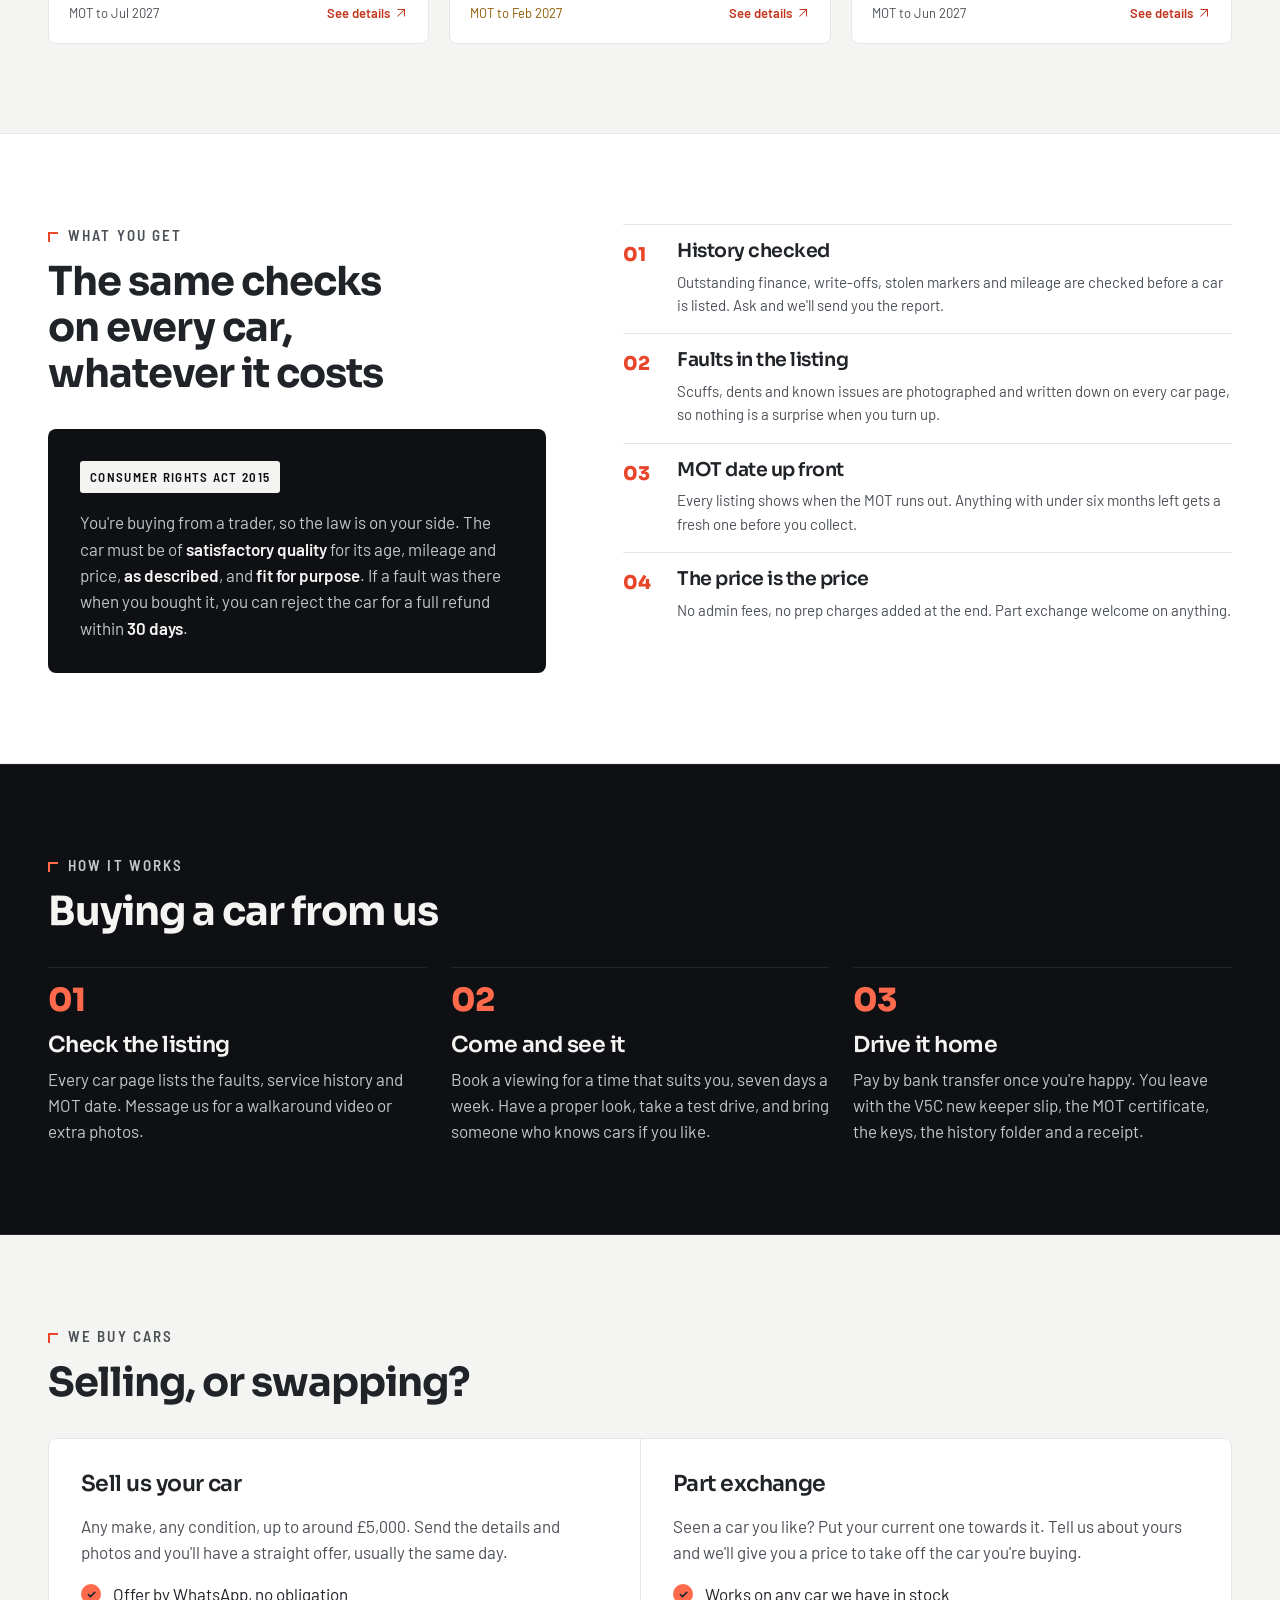
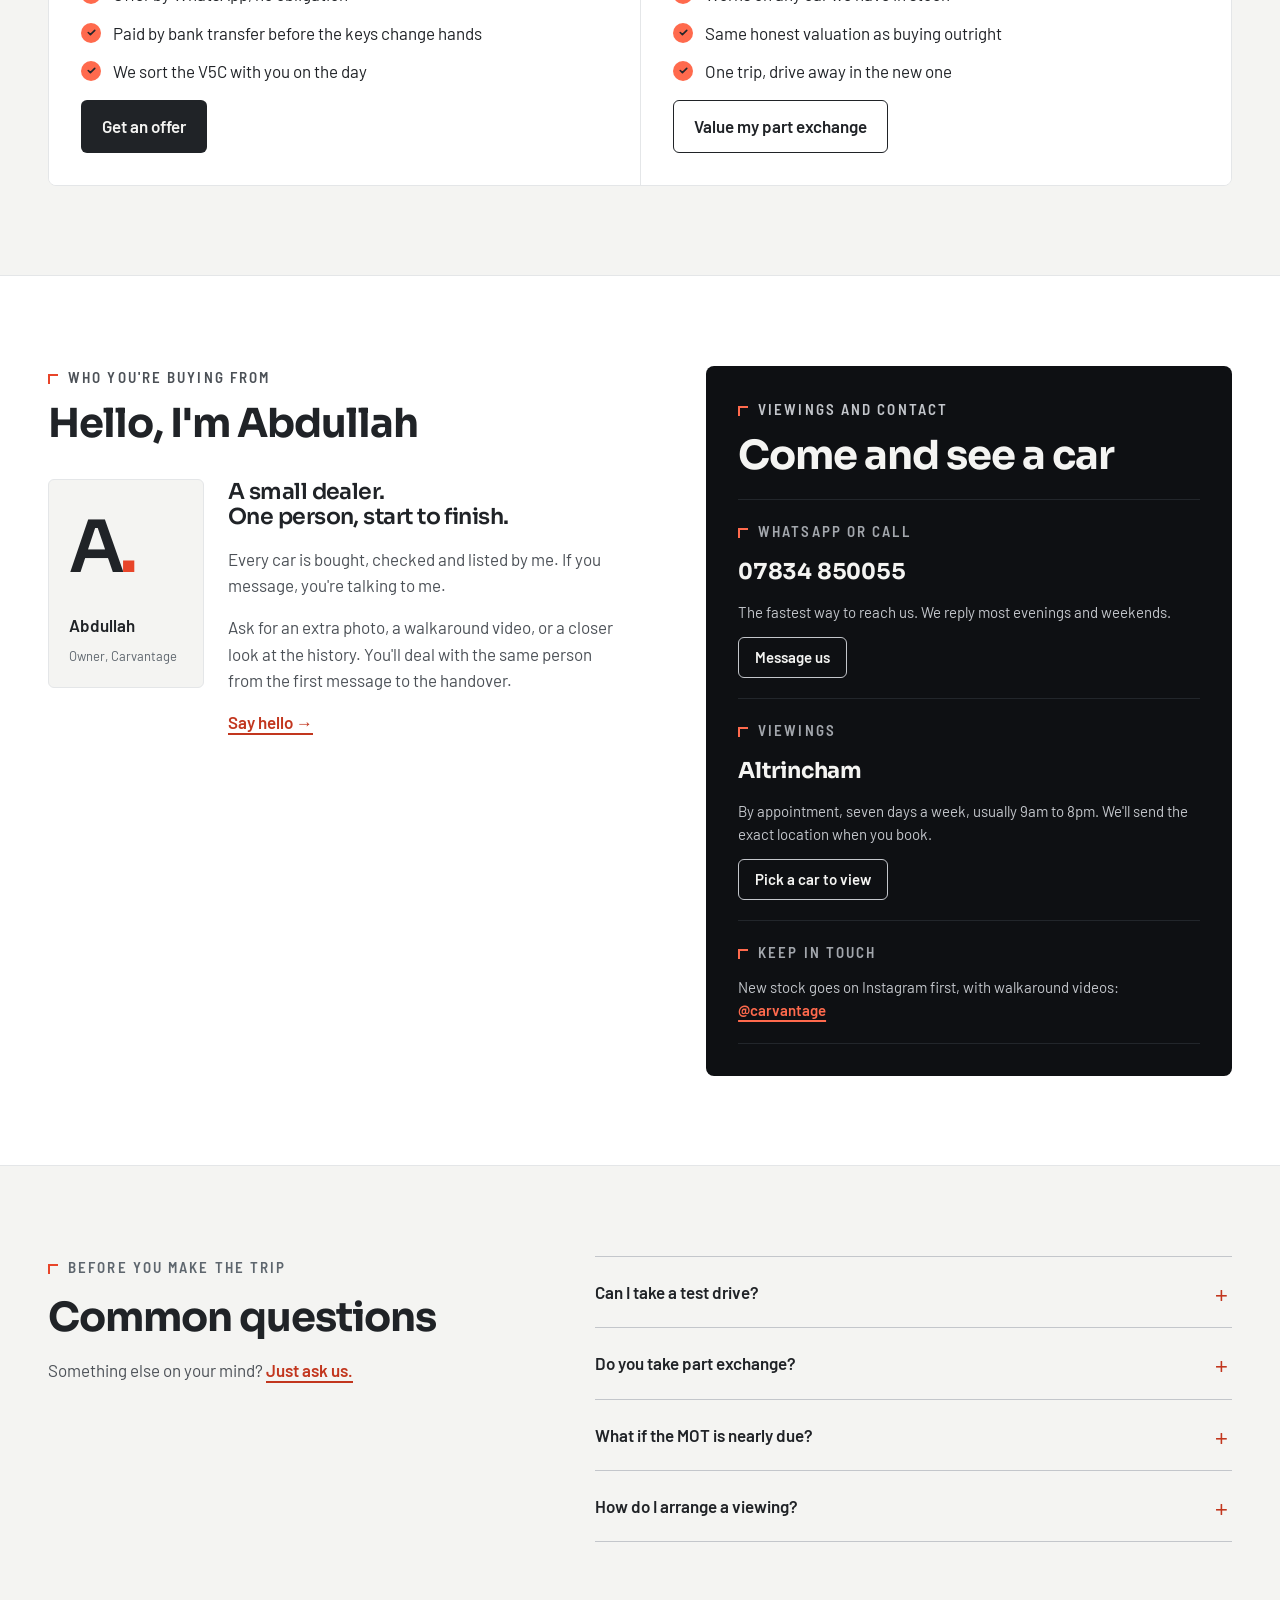
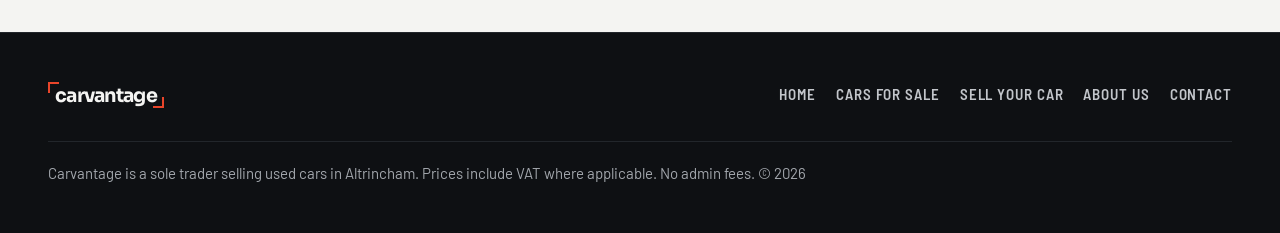
==== commit ef5c83a6: "Clarify remaining sitewide copy in plain UK English Replace vague “Look closer” slogans and marketin" ====
--- a/index.html
+++ b/index.html
@@ -32,7 +32,7 @@
           <h1>Proper checks.<br>Honest prices.<br><em>Used cars.</em></h1>
           <p class="lede">From <span class="num">£1,000</span> to <span class="num">£5,000</span> in Altrincham. History, MOT and known faults listed before you visit.</p>
           <div class="btn-row">
-            <a class="btn primary" href="cars.html">Explore our cars <svg class="icon-arrow" viewBox="0 0 24 24" fill="none" stroke="currentColor" stroke-width="1.8" aria-hidden="true"><path d="M6 18 18 6M6 6h12v12"/></svg></a>
+            <a class="btn primary" href="cars.html">See our cars <svg class="icon-arrow" viewBox="0 0 24 24" fill="none" stroke="currentColor" stroke-width="1.8" aria-hidden="true"><path d="M6 18 18 6M6 6h12v12"/></svg></a>
             <a class="btn outline" href="sell.html">Sell your car</a>
           </div>
           <ul class="hero-proof"><li>History checked</li><li>No admin fees</li><li>Part exchange welcome</li></ul>
@@ -40,12 +40,12 @@
         <div class="hero-media" data-photo="heroPhoto" data-alt="One of our cars, photographed close up">
           <div class="inspection-top"><span>The Carvantage standard</span><span class="inspection-index">No surprises</span></div>
           <div class="inspection-art">
-            <span class="inspection-word" aria-hidden="true">CLOSER.</span>
+            <span class="inspection-word" aria-hidden="true">CHECKED.</span>
             <img src="assets/img/closer-car.svg" width="620" height="320" alt="" fetchpriority="high">
             <span class="inspection-point point-history">History checked <i aria-hidden="true"></i></span>
             <span class="inspection-point point-condition"><i aria-hidden="true"></i>Condition explained</span>
           </div>
-          <div class="inspection-bottom"><span><i aria-hidden="true"></i> Every detail. Up front.</span><a href="#standard" aria-label="Read about the Carvantage standard"><svg class="icon-arrow" viewBox="0 0 24 24" fill="none" stroke="currentColor" stroke-width="1.8" aria-hidden="true"><path d="M6 18 18 6M6 6h12v12"/></svg></a></div>
+          <div class="inspection-bottom"><span><i aria-hidden="true"></i> Listed before you visit.</span><a href="#standard" aria-label="Read about the Carvantage standard"><svg class="icon-arrow" viewBox="0 0 24 24" fill="none" stroke="currentColor" stroke-width="1.8" aria-hidden="true"><path d="M6 18 18 6M6 6h12v12"/></svg></a></div>
         </div>
       </div>
       <form class="search" id="search" action="cars.html" method="get" aria-labelledby="search-title">
@@ -80,7 +80,7 @@
     <div class="wrap">
       <div class="sec-head">
         <div><p class="eyebrow">In stock now</p><h2>Latest cars</h2></div>
-        <a class="link arrow" href="cars.html">All cars for sale</a>
+        <a class="link arrow" href="cars.html">See all cars</a>
       </div>
       <div class="car-grid" id="latestGrid"></div>
     </div>
@@ -89,7 +89,7 @@
   <section class="section on-surface" id="standard">
     <div class="wrap standard-grid">
       <div class="standard-intro">
-        <div class="sec-head"><div><p class="eyebrow">What you get</p><h2>The same standard on every car, whatever it costs</h2></div></div>
+        <div class="sec-head"><div><p class="eyebrow">What you get</p><h2>The same checks on every car, whatever it costs</h2></div></div>
         <div class="law">
           <span class="badge">Consumer Rights Act 2015</span>
           <p>You're buying from a trader, so the law is on your side. The car must be of <b>satisfactory quality</b> for its age, mileage and price, <b>as described</b>, and <b>fit for purpose</b>. If a fault was there when you bought it, you can reject the car for a full refund within <b>30 days</b>.</p>
@@ -108,7 +108,7 @@
     <div class="wrap">
       <div class="sec-head"><div><p class="eyebrow">How it works</p><h2>Buying a car from us</h2></div></div>
       <div class="steps">
-        <div class="step"><h3>Look closer online</h3><p>Every car page has the faults listed, the service history and the MOT date. Message us for a walkaround video or extra photos.</p></div>
+        <div class="step"><h3>Check the listing</h3><p>Every car page lists the faults, service history and MOT date. Message us for a walkaround video or extra photos.</p></div>
         <div class="step"><h3>Come and see it</h3><p>Book a viewing for a time that suits you, seven days a week. Have a proper look, take a test drive, and bring someone who knows cars if you like.</p></div>
         <div class="step"><h3>Drive it home</h3><p>Pay by bank transfer once you're happy. You leave with the V5C new keeper slip, the MOT certificate, the keys, the history folder and a receipt.</p></div>
       </div>
@@ -150,7 +150,7 @@
         <div class="bio">
           <div class="owner-card" data-photo="ownerPhoto" data-alt="Abdullah, owner of Carvantage"><span class="owner-monogram" aria-hidden="true">A<span>.</span></span><span data-cfg="owner"></span><span class="small">Owner, Carvantage</span></div>
           <div class="bio-copy">
-            <h3>A small business.<br>A straightforward way to buy.</h3>
+            <h3>A small dealer.<br>One person, start to finish.</h3>
             <p>Every car is bought, checked and listed by me. If you message, you're talking to me.</p>
             <p>Ask for an extra photo, a walkaround video, or a closer look at the history. You'll deal with the same person from the first message to the handover.</p>
             <a class="link arrow" data-cfg="whatsapp-link" href="#" target="_blank" rel="noopener">Say hello</a>
@@ -162,7 +162,7 @@
         </div>
       </div>
       <div class="contact-panel on-brand" id="contact">
-        <div class="sec-head"><div><p class="eyebrow">Viewings and contact</p><h2>Come and look closer</h2></div></div>
+        <div class="sec-head"><div><p class="eyebrow">Viewings and contact</p><h2>Come and see a car</h2></div></div>
         <div class="contact-grid">
           <div class="panel">
             <p class="eyebrow">WhatsApp or call</p>
@@ -187,7 +187,7 @@
   </section>
   <section class="section" id="questions">
     <div class="wrap faq-layout">
-      <div><p class="eyebrow">Before you make the trip</p><h2>A few good questions.</h2><p class="muted">Something else on your mind? <a class="link" data-cfg="whatsapp-link" href="#" target="_blank" rel="noopener">Just ask us.</a></p></div>
+      <div><p class="eyebrow">Before you make the trip</p><h2>Common questions</h2><p class="muted">Something else on your mind? <a class="link" data-cfg="whatsapp-link" href="#" target="_blank" rel="noopener">Just ask us.</a></p></div>
       <div class="faq-list">
         <details><summary>Can I take a test drive?</summary><p>Yes. Book a viewing, have a proper look, and take a test drive. You're welcome to bring someone who knows cars. Message us beforehand to arrange the details.</p></details>
         <details><summary>Do you take part exchange?</summary><p>Yes. Tell us about your current car and the car you're interested in. We'll give you a price for yours and the amount to pay on top. <a class="link" href="sell.html?px=1">Value your part exchange.</a></p></details>
--- a/assets/css/site.css
+++ b/assets/css/site.css
@@ -151,7 +151,7 @@
 .car-card .vehicle-placeholder > span { position: absolute; bottom: 12px; font-size: .75rem; color: #53616b; }
 .car-card .shot .placeholder .car-shape { width: 52%; height: auto; opacity: .5; }
 .placeholder svg .hub { fill: var(--brand-card); }
-/* brackets appear on hover and keyboard focus: "look closer" */
+/* brackets appear on hover and keyboard focus: "see details" */
 .car-card .shot::before, .car-card .shot::after { content: ""; position: absolute; width: 24px; height: 24px; border: 2px solid var(--coral); opacity: 0; transition: opacity var(--slow); pointer-events: none; }
 .car-card .shot::before { top: 12px; left: 12px; border-right: 0; border-bottom: 0; }
 .car-card .shot::after { bottom: 12px; right: 12px; border-left: 0; border-top: 0; }
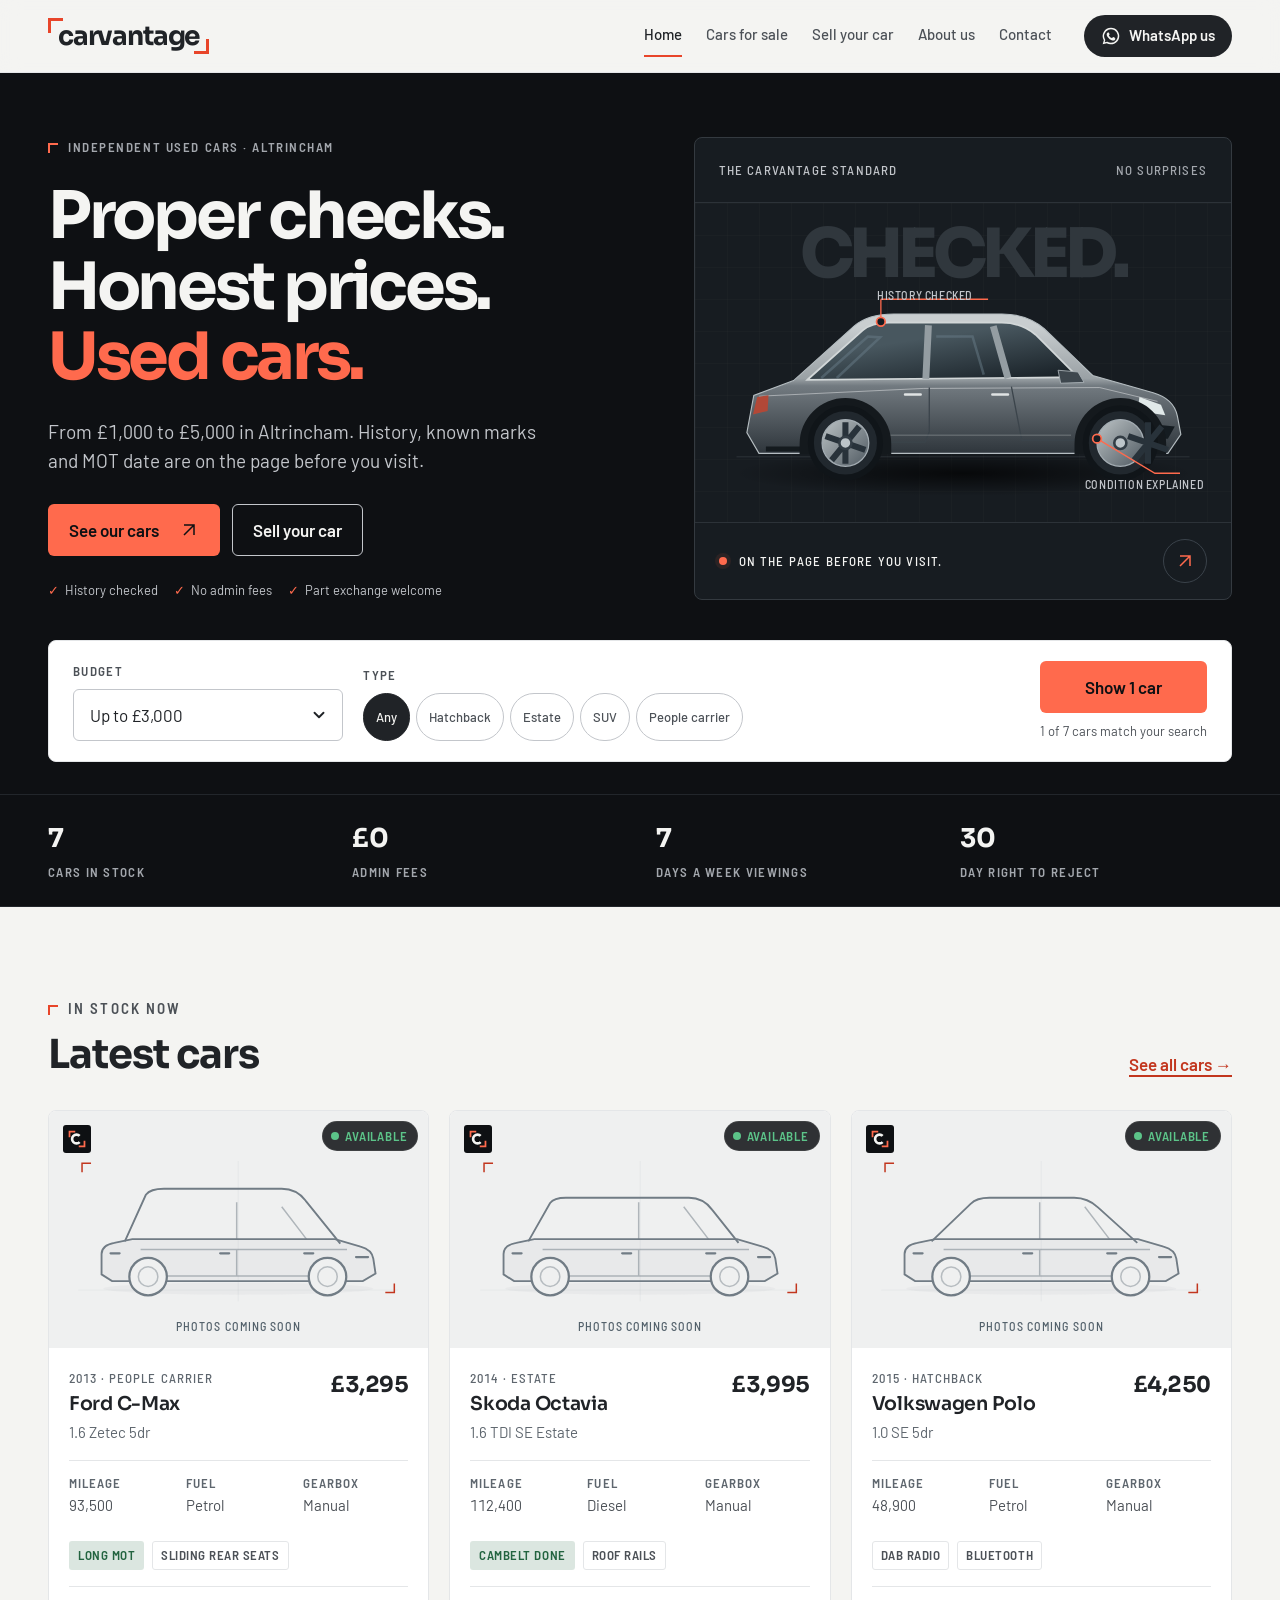
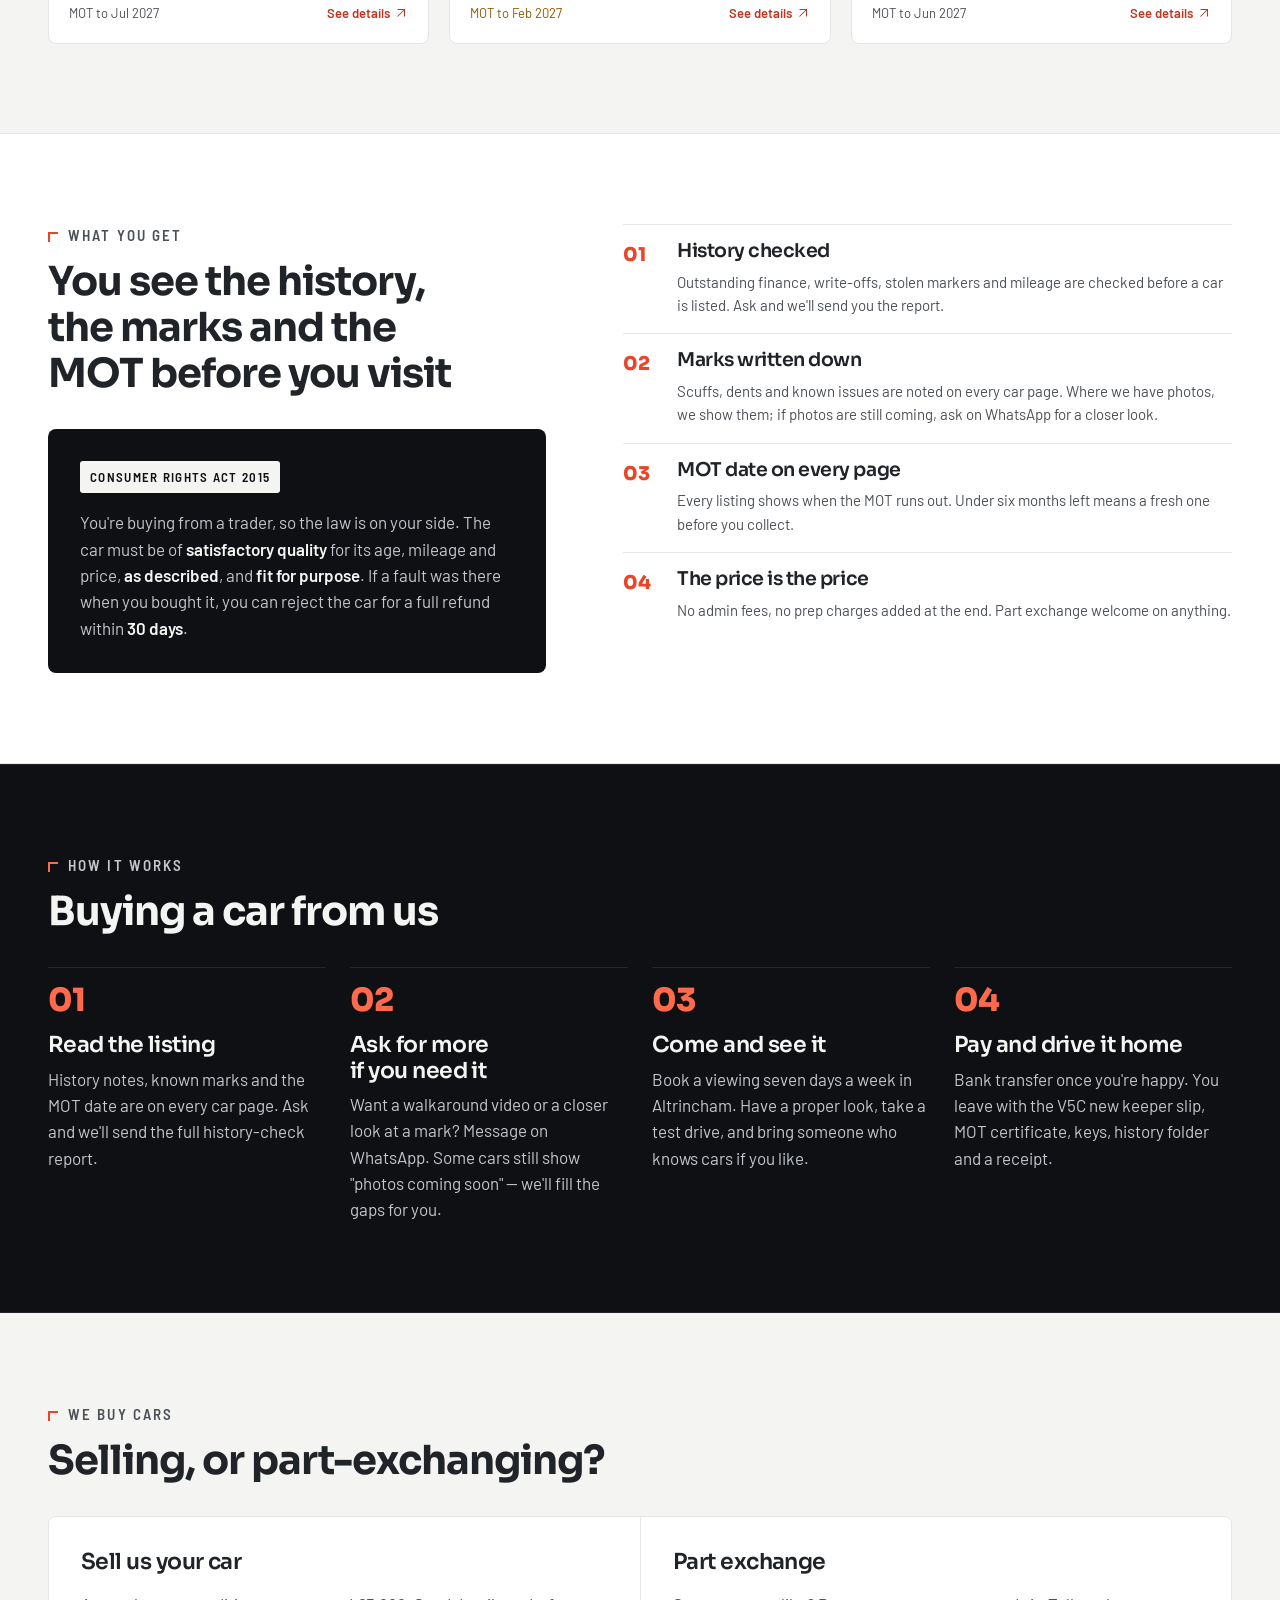
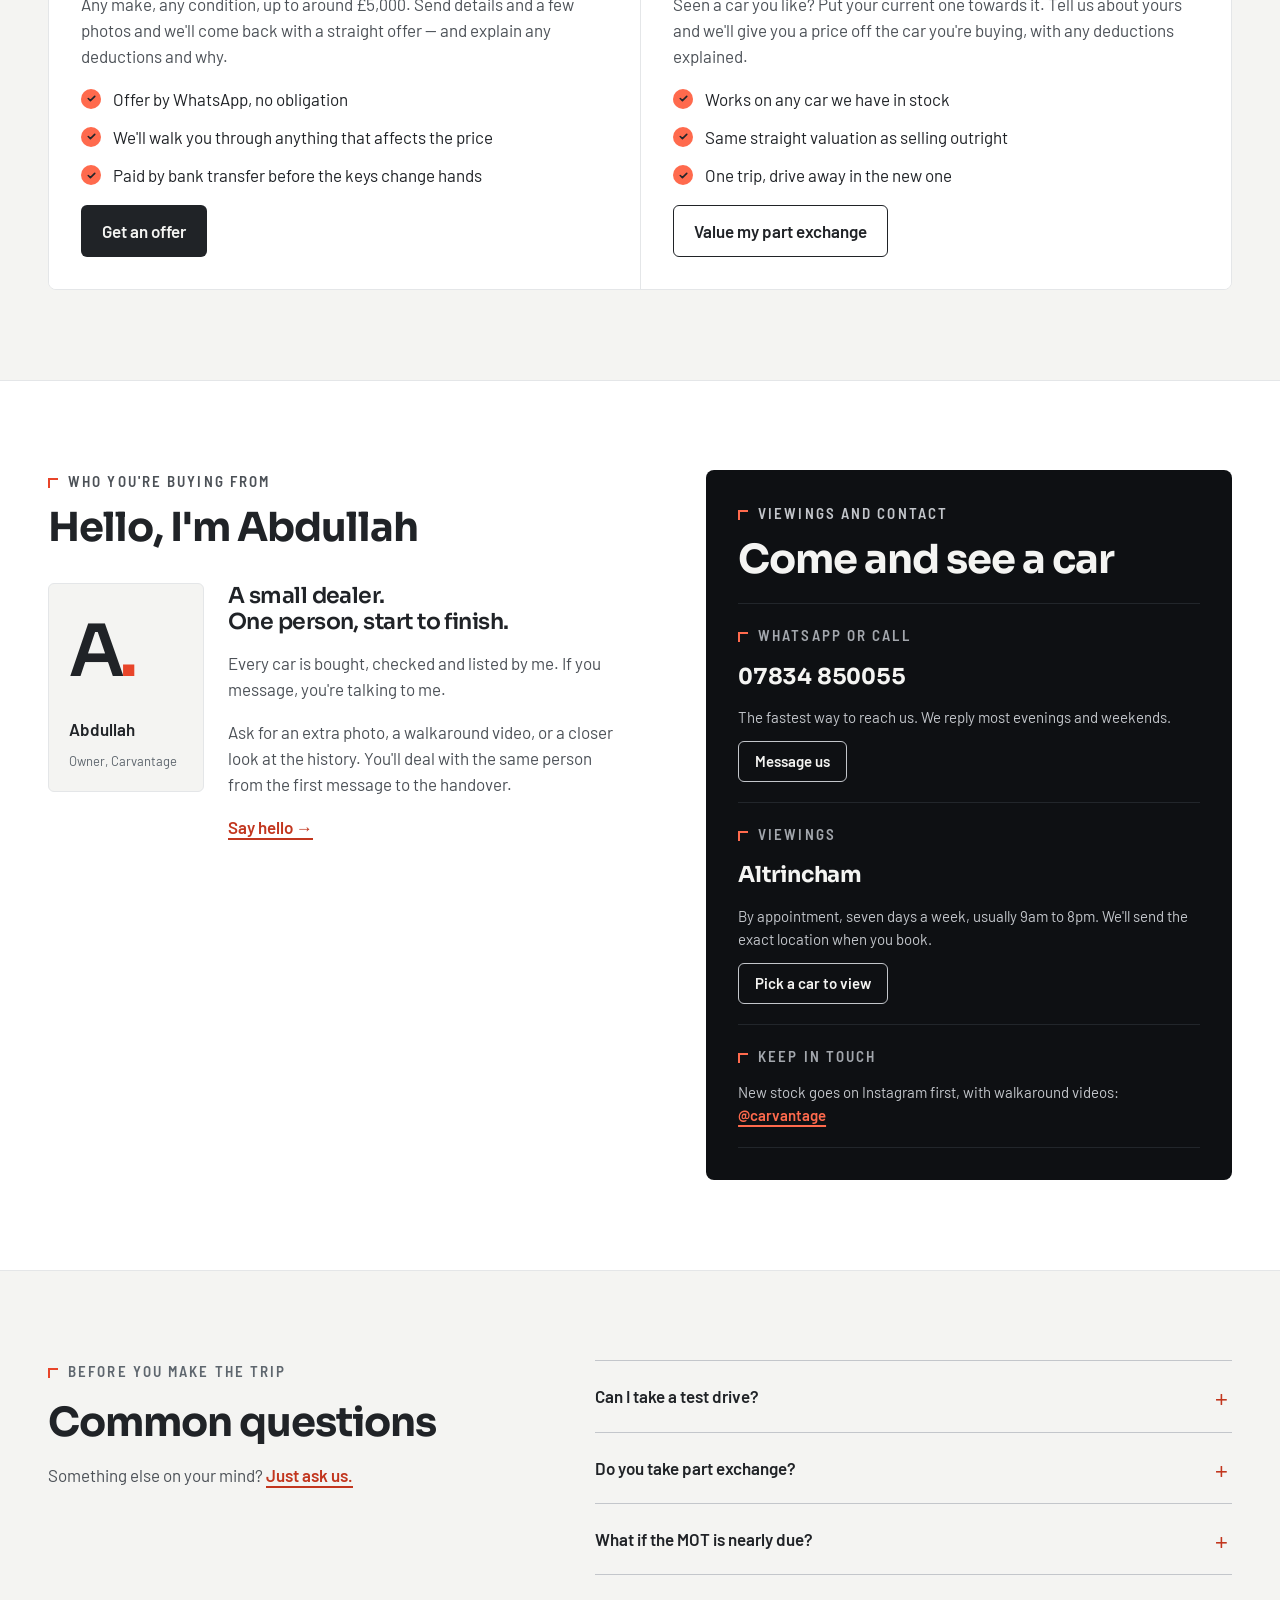
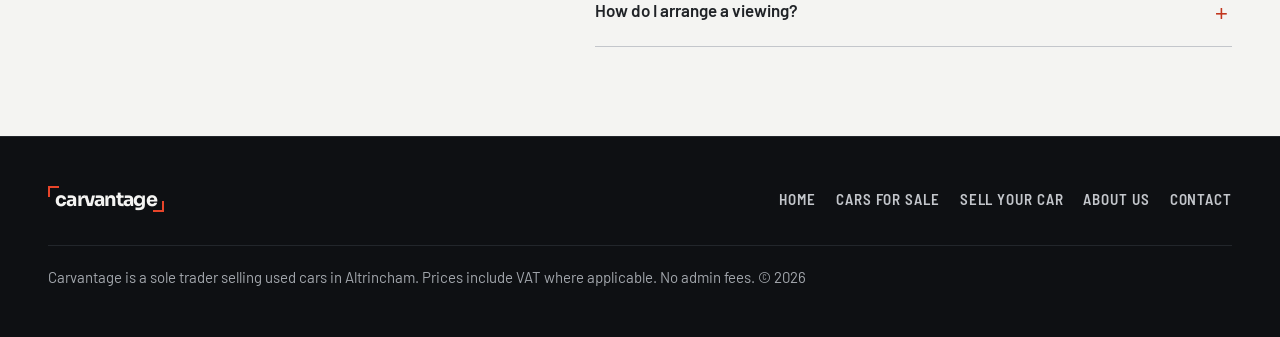
==== commit aab594b2: "Sharpen copy around transparency and a four-step buy flow Rewrite the standard, how-it-works and sel" ====
--- a/index.html
+++ b/index.html
@@ -5,12 +5,12 @@
 <meta name="viewport" content="width=device-width, initial-scale=1">
 <meta name="theme-color" content="#0E1013">
 <title>Carvantage · Used cars, properly checked</title>
-<meta name="description" content="Used cars from £1,000 to £5,000 in Altrincham. History checked, faults listed, MOT date up front. Viewings seven days a week.">
+<meta name="description" content="Used cars from £1,000 to £5,000 in Altrincham. History, known marks and MOT date on every listing. Viewings seven days a week.">
 <link rel="canonical" href="https://carvantage.uk/">
 <meta property="og:type" content="website">
 <meta property="og:site_name" content="Carvantage">
 <meta property="og:title" content="Carvantage · Used cars, properly checked">
-<meta property="og:description" content="Used cars from £1,000 to £5,000 in Altrincham. History checked, faults listed, MOT date up front.">
+<meta property="og:description" content="Used cars from £1,000 to £5,000 in Altrincham. History, known marks and MOT date on every listing.">
 <meta property="og:url" content="https://carvantage.uk/">
 <meta property="og:image" content="https://carvantage.uk/assets/img/og.png">
 <meta name="twitter:card" content="summary_large_image">
@@ -30,7 +30,7 @@
         <div class="hero-copy">
           <p class="eyebrow on-brand">Independent used cars · <span data-cfg="town"></span></p>
           <h1>Proper checks.<br>Honest prices.<br><em>Used cars.</em></h1>
-          <p class="lede">From <span class="num">£1,000</span> to <span class="num">£5,000</span> in Altrincham. History, MOT and known faults listed before you visit.</p>
+          <p class="lede">From <span class="num">£1,000</span> to <span class="num">£5,000</span> in Altrincham. History, known marks and MOT date are on the page before you visit.</p>
           <div class="btn-row">
             <a class="btn primary" href="cars.html">See our cars <svg class="icon-arrow" viewBox="0 0 24 24" fill="none" stroke="currentColor" stroke-width="1.8" aria-hidden="true"><path d="M6 18 18 6M6 6h12v12"/></svg></a>
             <a class="btn outline" href="sell.html">Sell your car</a>
@@ -45,7 +45,7 @@
             <span class="inspection-point point-history">History checked <i aria-hidden="true"></i></span>
             <span class="inspection-point point-condition"><i aria-hidden="true"></i>Condition explained</span>
           </div>
-          <div class="inspection-bottom"><span><i aria-hidden="true"></i> Listed before you visit.</span><a href="#standard" aria-label="Read about the Carvantage standard"><svg class="icon-arrow" viewBox="0 0 24 24" fill="none" stroke="currentColor" stroke-width="1.8" aria-hidden="true"><path d="M6 18 18 6M6 6h12v12"/></svg></a></div>
+          <div class="inspection-bottom"><span><i aria-hidden="true"></i> On the page before you visit.</span><a href="#standard" aria-label="Read about the Carvantage standard"><svg class="icon-arrow" viewBox="0 0 24 24" fill="none" stroke="currentColor" stroke-width="1.8" aria-hidden="true"><path d="M6 18 18 6M6 6h12v12"/></svg></a></div>
         </div>
       </div>
       <form class="search" id="search" action="cars.html" method="get" aria-labelledby="search-title">
@@ -89,7 +89,7 @@
   <section class="section on-surface" id="standard">
     <div class="wrap standard-grid">
       <div class="standard-intro">
-        <div class="sec-head"><div><p class="eyebrow">What you get</p><h2>The same checks on every car, whatever it costs</h2></div></div>
+        <div class="sec-head"><div><p class="eyebrow">What you get</p><h2>You see the history, the marks and the MOT before you visit</h2></div></div>
         <div class="law">
           <span class="badge">Consumer Rights Act 2015</span>
           <p>You're buying from a trader, so the law is on your side. The car must be of <b>satisfactory quality</b> for its age, mileage and price, <b>as described</b>, and <b>fit for purpose</b>. If a fault was there when you bought it, you can reject the car for a full refund within <b>30 days</b>.</p>
@@ -97,8 +97,8 @@
       </div>
       <div class="promises">
         <div class="promise"><h3>History checked</h3><p>Outstanding finance, write-offs, stolen markers and mileage are checked before a car is listed. Ask and we'll send you the report.</p></div>
-        <div class="promise"><h3>Faults in the listing</h3><p>Scuffs, dents and known issues are photographed and written down on every car page, so nothing is a surprise when you turn up.</p></div>
-        <div class="promise"><h3>MOT date up front</h3><p>Every listing shows when the MOT runs out. Anything with under six months left gets a fresh one before you collect.</p></div>
+        <div class="promise"><h3>Marks written down</h3><p>Scuffs, dents and known issues are noted on every car page. Where we have photos, we show them; if photos are still coming, ask on WhatsApp for a closer look.</p></div>
+        <div class="promise"><h3>MOT date on every page</h3><p>Every listing shows when the MOT runs out. Under six months left means a fresh one before you collect.</p></div>
         <div class="promise"><h3>The price is the price</h3><p>No admin fees, no prep charges added at the end. Part exchange welcome on anything.</p></div>
       </div>
     </div>
@@ -108,33 +108,34 @@
     <div class="wrap">
       <div class="sec-head"><div><p class="eyebrow">How it works</p><h2>Buying a car from us</h2></div></div>
       <div class="steps">
-        <div class="step"><h3>Check the listing</h3><p>Every car page lists the faults, service history and MOT date. Message us for a walkaround video or extra photos.</p></div>
-        <div class="step"><h3>Come and see it</h3><p>Book a viewing for a time that suits you, seven days a week. Have a proper look, take a test drive, and bring someone who knows cars if you like.</p></div>
-        <div class="step"><h3>Drive it home</h3><p>Pay by bank transfer once you're happy. You leave with the V5C new keeper slip, the MOT certificate, the keys, the history folder and a receipt.</p></div>
+        <div class="step"><h3>Read the listing</h3><p>History notes, known marks and the MOT date are on every car page. Ask and we'll send the full history-check report.</p></div>
+        <div class="step"><h3>Ask for more if you need it</h3><p>Want a walkaround video or a closer look at a mark? Message on WhatsApp. Some cars still show "photos coming soon" — we'll fill the gaps for you.</p></div>
+        <div class="step"><h3>Come and see it</h3><p>Book a viewing seven days a week in Altrincham. Have a proper look, take a test drive, and bring someone who knows cars if you like.</p></div>
+        <div class="step"><h3>Pay and drive it home</h3><p>Bank transfer once you're happy. You leave with the V5C new keeper slip, MOT certificate, keys, history folder and a receipt.</p></div>
       </div>
     </div>
   </section>
 
   <section class="section" id="sell">
     <div class="wrap">
-      <div class="sec-head"><div><p class="eyebrow">We buy cars</p><h2>Selling, or swapping?</h2></div></div>
+      <div class="sec-head"><div><p class="eyebrow">We buy cars</p><h2>Selling, or part-exchanging?</h2></div></div>
       <div class="two">
         <div class="panel">
           <h3>Sell us your car</h3>
-          <p class="muted">Any make, any condition, up to around <span class="num">£5,000</span>. Send the details and photos and you'll have a straight offer, usually the same day.</p>
+          <p class="muted">Any make, any condition, up to around <span class="num">£5,000</span>. Send details and a few photos and we'll come back with a straight offer — and explain any deductions and why.</p>
           <ul class="ticks">
             <li>Offer by WhatsApp, no obligation</li>
+            <li>We'll walk you through anything that affects the price</li>
             <li>Paid by bank transfer before the keys change hands</li>
-            <li>We sort the V5C with you on the day</li>
           </ul>
           <div><a class="btn dark" href="sell.html">Get an offer</a></div>
         </div>
         <div class="panel">
           <h3>Part exchange</h3>
-          <p class="muted">Seen a car you like? Put your current one towards it. Tell us about yours and we'll give you a price to take off the car you're buying.</p>
+          <p class="muted">Seen a car you like? Put your current one towards it. Tell us about yours and we'll give you a price off the car you're buying, with any deductions explained.</p>
           <ul class="ticks">
             <li>Works on any car we have in stock</li>
-            <li>Same honest valuation as buying outright</li>
+            <li>Same straight valuation as selling outright</li>
             <li>One trip, drive away in the new one</li>
           </ul>
           <div><a class="btn outline" href="sell.html?px=">Value my part exchange</a></div>
@@ -192,7 +193,7 @@
         <details><summary>Can I take a test drive?</summary><p>Yes. Book a viewing, have a proper look, and take a test drive. You're welcome to bring someone who knows cars. Message us beforehand to arrange the details.</p></details>
         <details><summary>Do you take part exchange?</summary><p>Yes. Tell us about your current car and the car you're interested in. We'll give you a price for yours and the amount to pay on top. <a class="link" href="sell.html?px=1">Value your part exchange.</a></p></details>
         <details><summary>What if the MOT is nearly due?</summary><p>Every listing shows the MOT date. If there's less than six months left, we'll put a fresh 12 months on before you collect.</p></details>
-        <details><summary>How do I arrange a viewing?</summary><p>Choose a car and tap “Arrange a viewing”, or message us on WhatsApp. Viewings are by appointment, seven days a week in <span data-cfg="town"></span>. We'll send the exact location when you book.</p></details>
+        <details><summary>How do I arrange a viewing?</summary><p>Choose a car and tap "Arrange a viewing", or message us on WhatsApp. Viewings are by appointment, seven days a week in <span data-cfg="town"></span>. We'll send the exact location when you book.</p></details>
       </div>
     </div>
   </section>
--- a/assets/css/site.css
+++ b/assets/css/site.css
@@ -199,8 +199,9 @@
 .promise h3 { font-size: var(--t2); }
 .promise p { color: var(--text-2); font-size: var(--t0); }
 
-.steps { display: grid; grid-template-columns: repeat(3, 1fr); gap: var(--s6); counter-reset: step; }
-@media (max-width: 760px) { .steps { grid-template-columns: 1fr; } }
+.steps { display: grid; grid-template-columns: repeat(4, 1fr); gap: var(--s6); counter-reset: step; }
+@media (max-width: 960px) { .steps { grid-template-columns: repeat(2, 1fr); } }
+@media (max-width: 560px) { .steps { grid-template-columns: 1fr; } }
 .step { border-top: 1px solid var(--line-strong); padding-top: var(--s4); display: grid; gap: var(--s2); align-content: start; }
 .step::before { counter-increment: step; content: counter(step, decimal-leading-zero); font-family: var(--f-display); font-weight: 800; font-size: var(--t5); letter-spacing: -0.03em; line-height: 1; color: var(--coral); margin-bottom: var(--s2); }
 .step p { color: var(--text-2); }
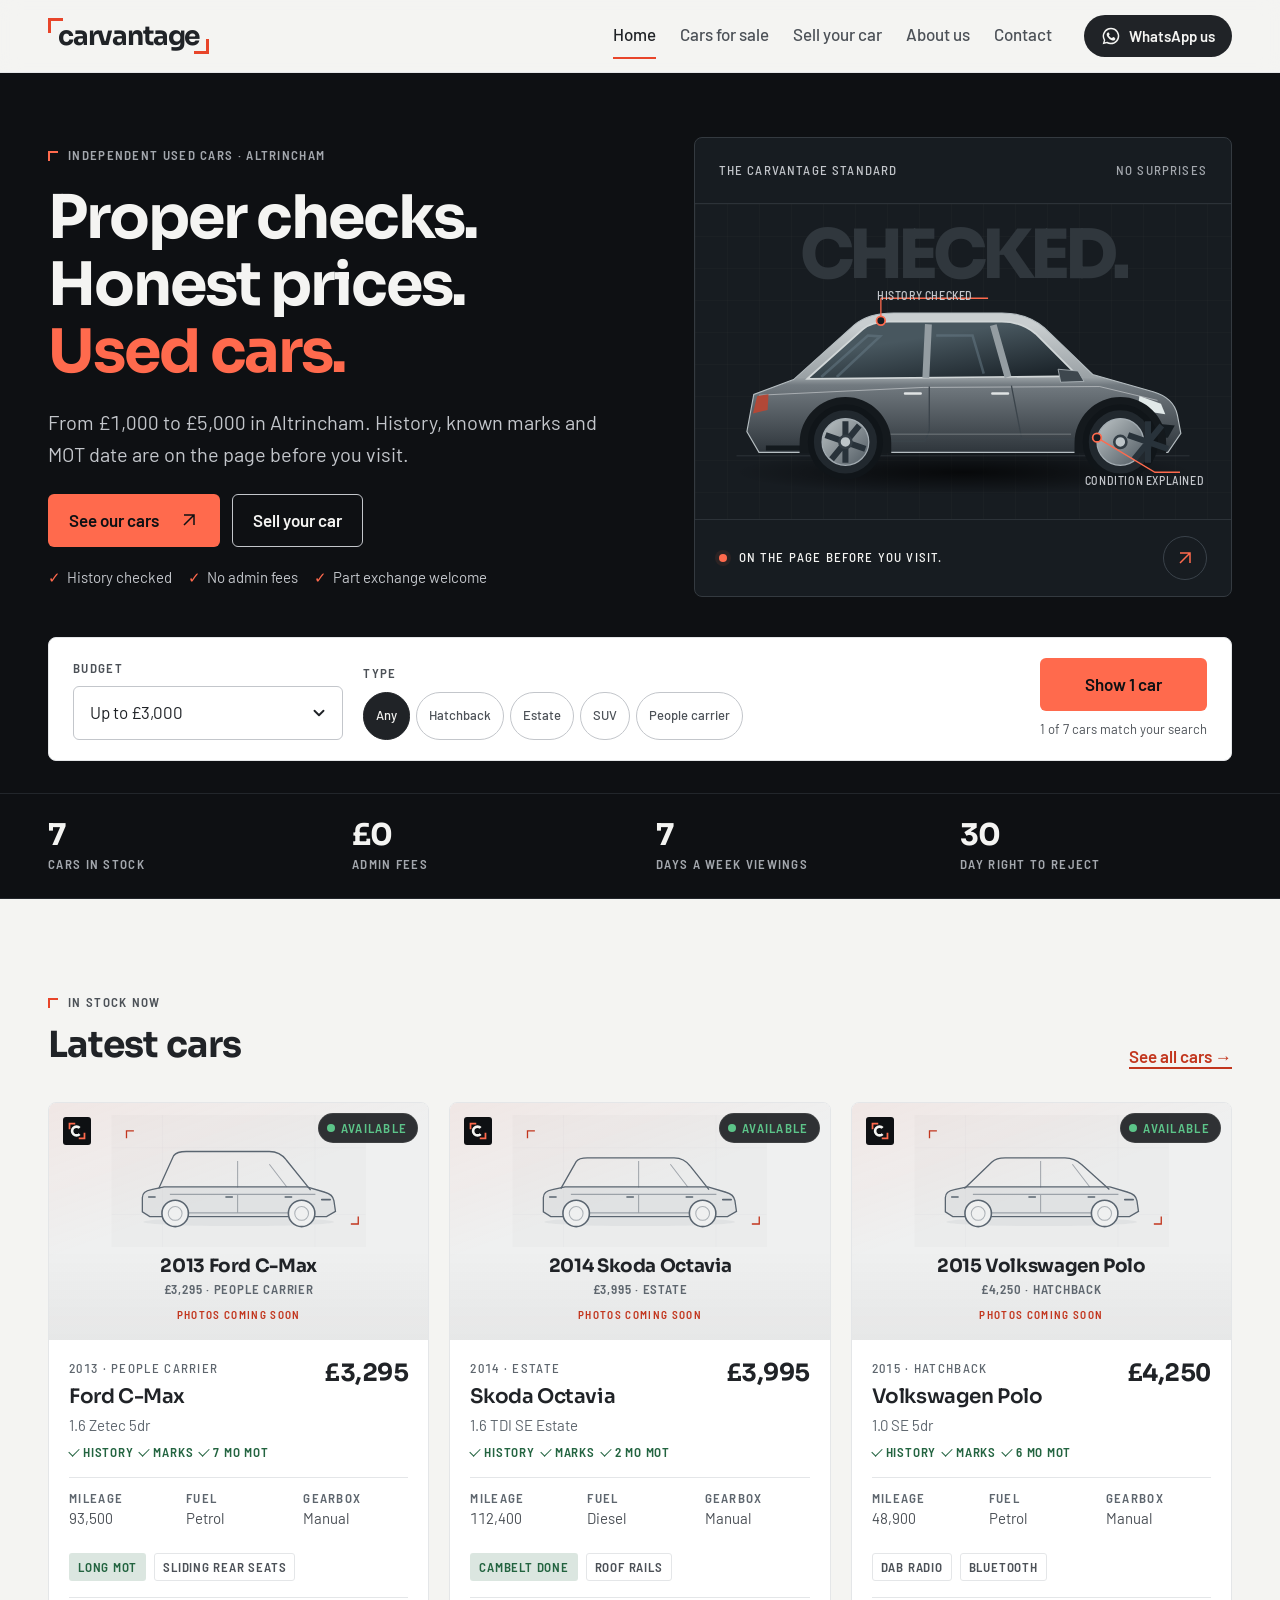
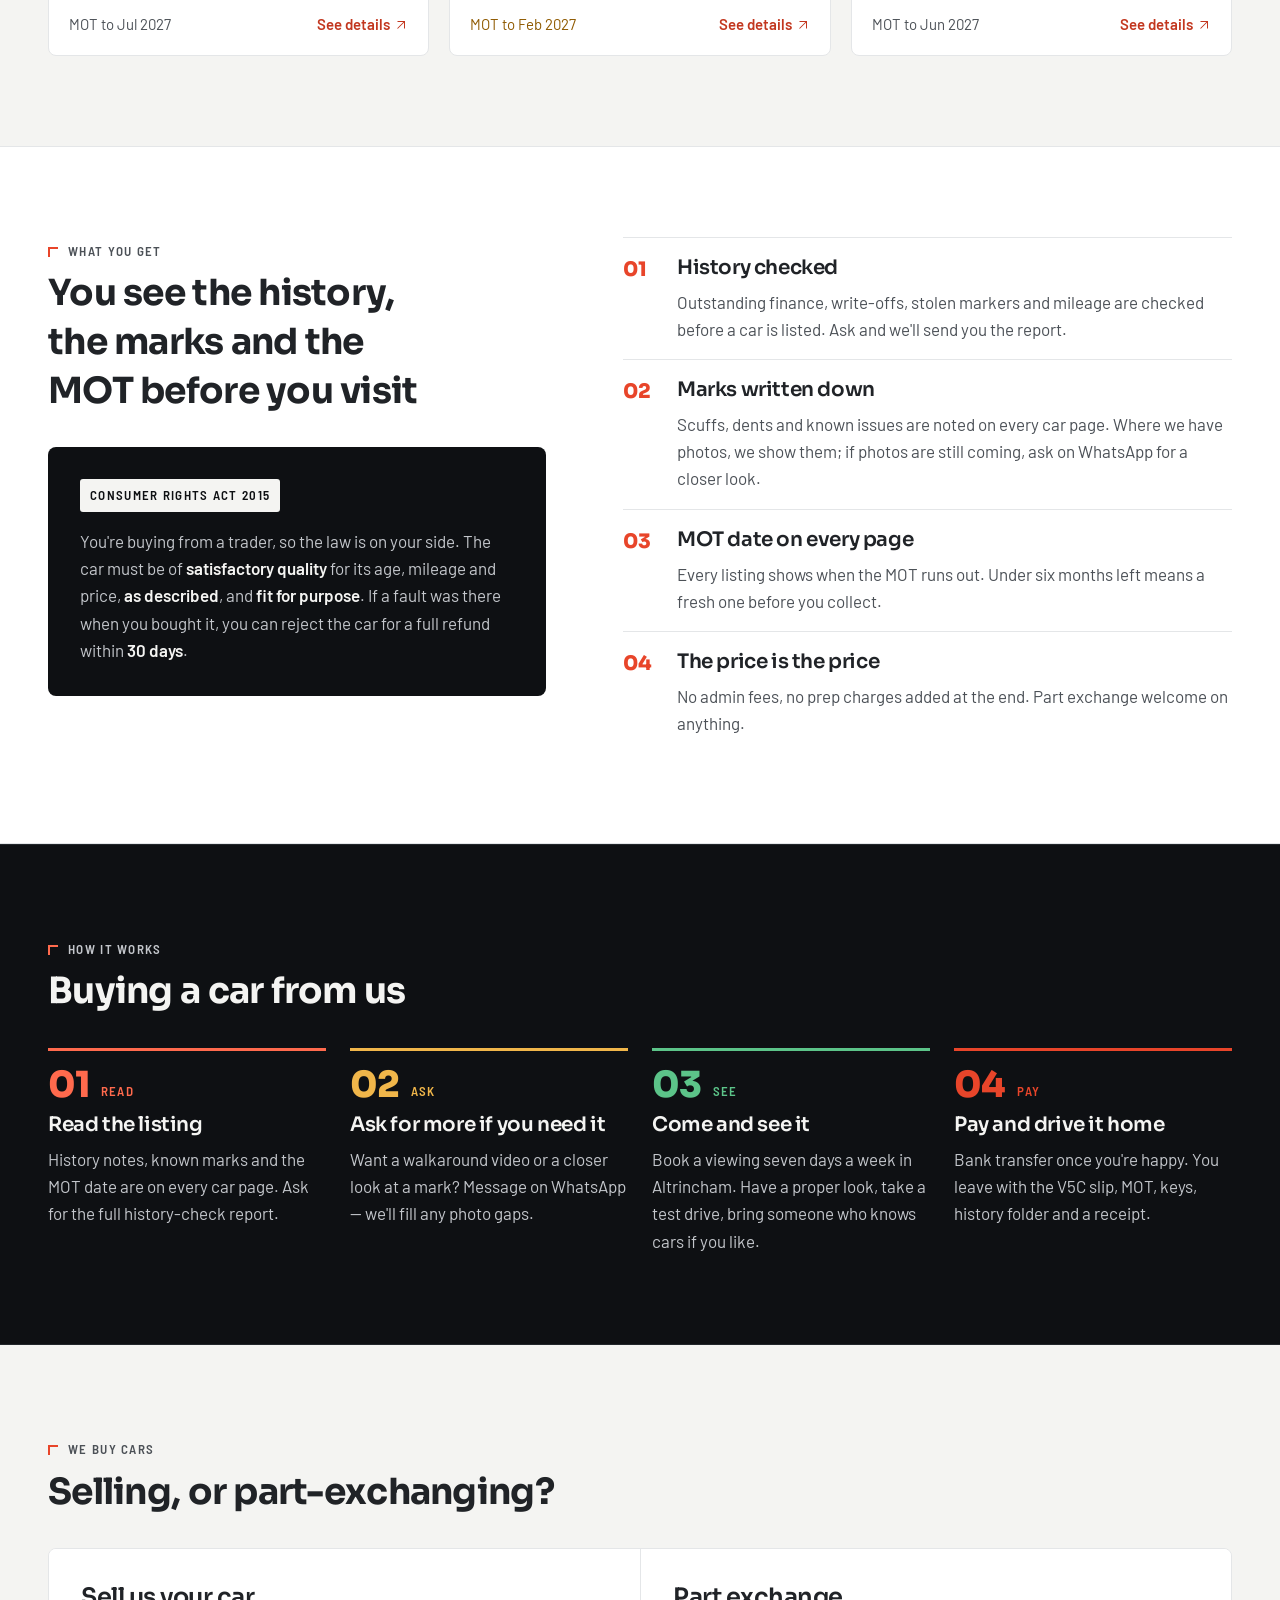
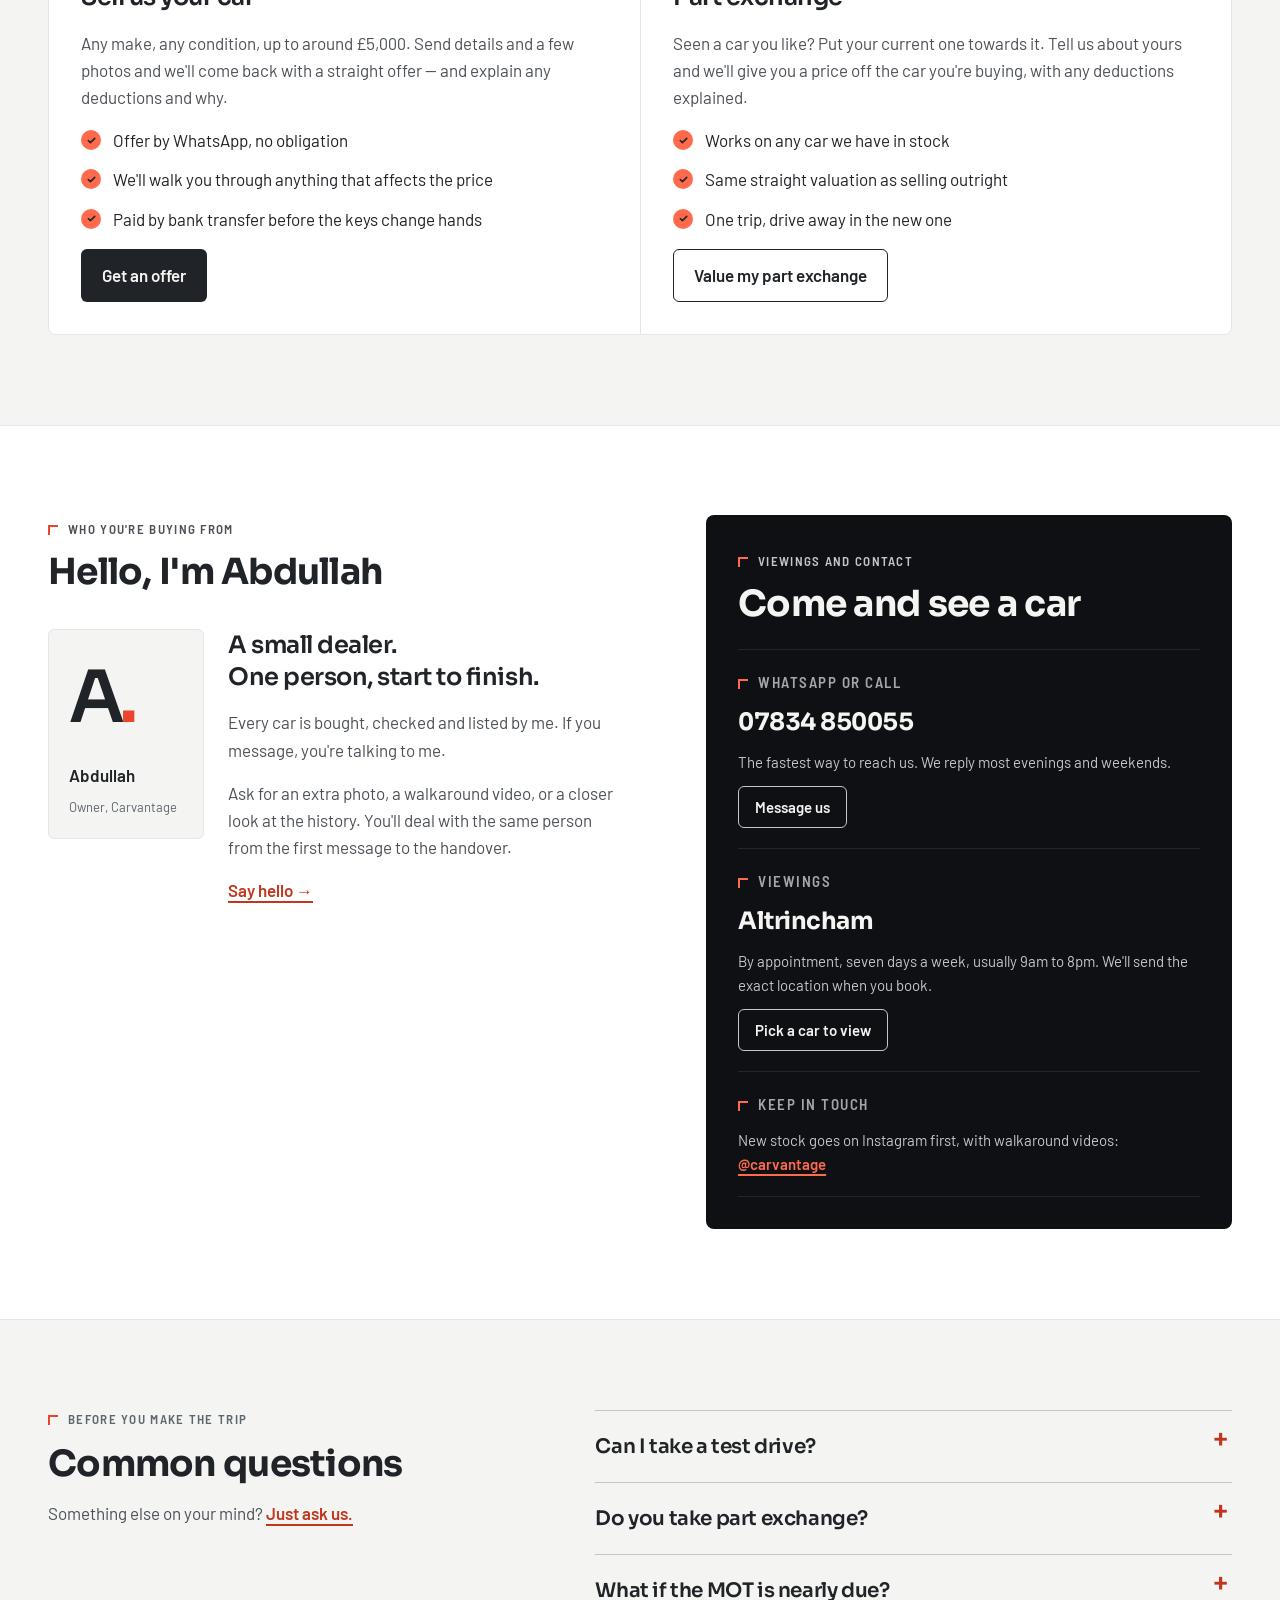
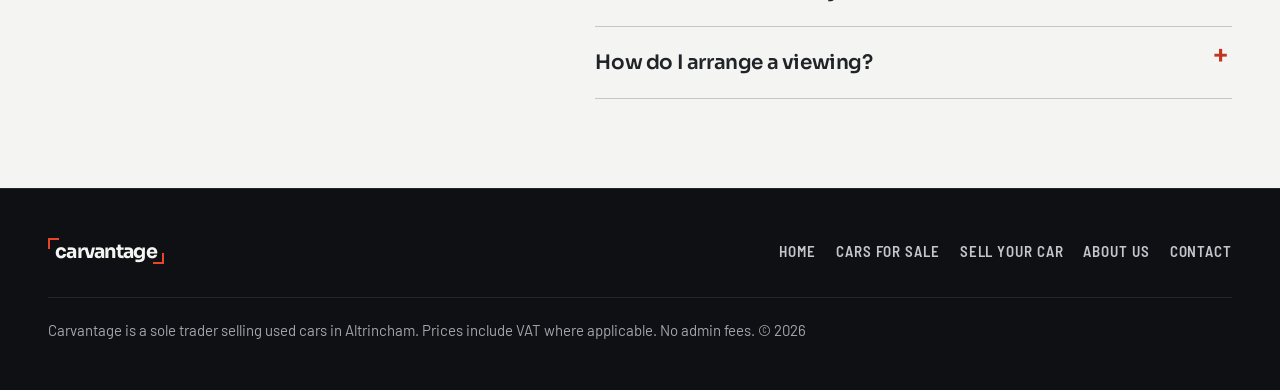
==== commit 099e3846: "Make homepage buy steps swipeable cards on mobile Turn the four “How it works” steps into accented c" ====
--- a/index.html
+++ b/index.html
@@ -107,11 +107,33 @@
   <section class="section on-brand" id="how">
     <div class="wrap">
       <div class="sec-head"><div><p class="eyebrow">How it works</p><h2>Buying a car from us</h2></div></div>
-      <div class="steps">
-        <div class="step"><h3>Read the listing</h3><p>History notes, known marks and the MOT date are on every car page. Ask and we'll send the full history-check report.</p></div>
-        <div class="step"><h3>Ask for more if you need it</h3><p>Want a walkaround video or a closer look at a mark? Message on WhatsApp. Some cars still show "photos coming soon" — we'll fill the gaps for you.</p></div>
-        <div class="step"><h3>Come and see it</h3><p>Book a viewing seven days a week in Altrincham. Have a proper look, take a test drive, and bring someone who knows cars if you like.</p></div>
-        <div class="step"><h3>Pay and drive it home</h3><p>Bank transfer once you're happy. You leave with the V5C new keeper slip, MOT certificate, keys, history folder and a receipt.</p></div>
+      <div class="steps" role="list" aria-label="How buying works">
+        <article class="step step-read" role="listitem" tabindex="0">
+          <p class="step-chrome">Read</p>
+          <h3>Read the listing</h3>
+          <p>History notes, known marks and the MOT date are on every car page. Ask for the full history-check report.</p>
+        </article>
+        <article class="step step-ask" role="listitem" tabindex="0">
+          <p class="step-chrome">Ask</p>
+          <h3>Ask for more if you need it</h3>
+          <p>Want a walkaround video or a closer look at a mark? Message on WhatsApp — we'll fill any photo gaps.</p>
+        </article>
+        <article class="step step-see" role="listitem" tabindex="0">
+          <p class="step-chrome">See</p>
+          <h3>Come and see it</h3>
+          <p>Book a viewing seven days a week in Altrincham. Have a proper look, take a test drive, bring someone who knows cars if you like.</p>
+        </article>
+        <article class="step step-pay" role="listitem" tabindex="0">
+          <p class="step-chrome">Pay</p>
+          <h3>Pay and drive it home</h3>
+          <p>Bank transfer once you're happy. You leave with the V5C slip, MOT, keys, history folder and a receipt.</p>
+        </article>
+      </div>
+      <div class="steps-dots" role="group" aria-label="Buying steps progress">
+        <button type="button" class="steps-dot" aria-label="Read" aria-current="true"></button>
+        <button type="button" class="steps-dot" aria-label="Ask"></button>
+        <button type="button" class="steps-dot" aria-label="See"></button>
+        <button type="button" class="steps-dot" aria-label="Pay"></button>
       </div>
     </div>
   </section>
--- a/assets/css/fonts.css
+++ b/assets/css/fonts.css
@@ -1,4 +1,6 @@
-/* Self-hosted fonts (latin subset), downloaded from Google Fonts. Licence: SIL Open Font License 1.1 */
+/* Self-hosted fonts (latin subset), downloaded from Google Fonts. Licence: SIL Open Font License 1.1
+   Weights in use: Barlow 400/500/600, Barlow Semi Condensed 500/600, Sora 600–800.
+   font-display: swap keeps text readable while faces load. */
 @font-face { font-family: 'Barlow'; font-style: normal; font-weight: 400; font-display: swap; src: url("../fonts/barlow-400.woff2") format("woff2"); unicode-range: U+0000-00FF, U+0131, U+0152-0153, U+02BB-02BC, U+02C6, U+02DA, U+02DC, U+0304, U+0308, U+0329, U+2000-206F, U+20AC, U+2122, U+2191, U+2193, U+2212, U+2215, U+FEFF, U+FFFD; }
 @font-face { font-family: 'Barlow'; font-style: normal; font-weight: 500; font-display: swap; src: url("../fonts/barlow-500.woff2") format("woff2"); unicode-range: U+0000-00FF, U+0131, U+0152-0153, U+02BB-02BC, U+02C6, U+02DA, U+02DC, U+0304, U+0308, U+0329, U+2000-206F, U+20AC, U+2122, U+2191, U+2193, U+2212, U+2215, U+FEFF, U+FFFD; }
 @font-face { font-family: 'Barlow'; font-style: normal; font-weight: 600; font-display: swap; src: url("../fonts/barlow-600.woff2") format("woff2"); unicode-range: U+0000-00FF, U+0131, U+0152-0153, U+02BB-02BC, U+02C6, U+02DA, U+02DC, U+0304, U+0308, U+0329, U+2000-206F, U+20AC, U+2122, U+2191, U+2193, U+2212, U+2215, U+FEFF, U+FFFD; }
--- a/assets/css/tokens.css
+++ b/assets/css/tokens.css
@@ -65,21 +65,27 @@
   --error: var(--red-700);
   --focus: var(--coral-bright);
 
-  /* ---- Type ---- */
+  /* ---- Type ----
+     Scale at 16px root. Body stays ~17px; display steps are a touch stronger
+     than before, with separate line-heights for tight titles vs body copy. */
   --f-display: "Sora", "Helvetica Neue", Arial, sans-serif;
   --f-body: "Barlow", "Segoe UI", "Helvetica Neue", Arial, sans-serif;
   --f-label: "Barlow Semi Condensed", "Barlow", "Arial Narrow", Arial, sans-serif;
-  --t-1: 0.8125rem;
-  --t0: 0.9375rem;
-  --t1: 1.0625rem;
-  --t2: 1.1875rem;
-  --t3: 1.375rem;
-  --t4: 1.625rem;
-  --t5: 2rem;
-  --t6: 2.5rem;
-  --t7: 3.25rem;
-  --lh-tight: 1.15;
-  --lh-body: 1.55;
+  --t-1: 0.8125rem;  /* 13px — micro caps / meta */
+  --t0: 0.9375rem;   /* 15px — small UI, card meta */
+  --t1: 1.0625rem;   /* 17px — body */
+  --t2: 1.25rem;     /* 20px — lede / card titles */
+  --t3: 1.5rem;      /* 24px — h3 / prices */
+  --t4: 1.875rem;    /* 30px — section h2 floor */
+  --t5: 2.25rem;     /* 36px — mid display */
+  --t6: 2.75rem;     /* 44px — page h1 floor */
+  --t7: 3.5rem;      /* 56px — display reference */
+  --lh-tight: 1.18;
+  --lh-snug: 1.35;
+  --lh-body: 1.6;
+  --track-display: -0.03em;
+  --track-tight: -0.02em;
+  --track-label: 0.1em;
 
   /* ---- Space (4px grid) ---- */
   --s1: 4px;  --s2: 8px;  --s3: 12px; --s4: 16px;
--- a/assets/css/site.css
+++ b/assets/css/site.css
@@ -4,16 +4,16 @@
    the logo used as the one bold device: around the hero, on photos, on focus. */
 
 *, *::before, *::after { box-sizing: border-box; }
-html { -webkit-text-size-adjust: 100%; scroll-behavior: smooth; }
+html { -webkit-text-size-adjust: 100%; text-size-adjust: 100%; scroll-behavior: smooth; }
 html { scroll-padding-top: 100px; }
 @media (prefers-reduced-motion: reduce) { html { scroll-behavior: auto; } *, *::before, *::after { transition: none !important; animation: none !important; } }
 
-body { margin: 0; background: var(--bg); color: var(--text); font-family: var(--f-body); font-size: var(--t1); line-height: var(--lh-body); }
-h1, h2, h3, h4 { margin: 0; font-family: var(--f-display); font-weight: 700; letter-spacing: -0.025em; line-height: var(--lh-tight); text-wrap: balance; }
-h1 { font-size: clamp(var(--t6), 5.6vw, 4rem); letter-spacing: -0.035em; line-height: 1.02; }
-h2 { font-size: clamp(var(--t4), 3.4vw, var(--t6)); }
-h3 { font-size: var(--t3); font-weight: 600; }
-h4 { font-size: var(--t2); font-weight: 600; }
+body { margin: 0; background: var(--bg); color: var(--text); font-family: var(--f-body); font-size: var(--t1); line-height: var(--lh-body); font-weight: 400; -webkit-font-smoothing: antialiased; -moz-osx-font-smoothing: grayscale; }
+h1, h2, h3, h4 { margin: 0; font-family: var(--f-display); font-weight: 700; letter-spacing: var(--track-tight); line-height: var(--lh-tight); text-wrap: balance; overflow-wrap: break-word; }
+h1 { font-size: clamp(var(--t5), 4.8vw, var(--t7)); letter-spacing: var(--track-display); line-height: 1.1; }
+h2 { font-size: clamp(var(--t4), 3.2vw, var(--t5)); line-height: var(--lh-snug); }
+h3 { font-size: var(--t3); font-weight: 600; letter-spacing: var(--track-tight); line-height: var(--lh-snug); }
+h4 { font-size: var(--t2); font-weight: 600; letter-spacing: var(--track-tight); line-height: var(--lh-snug); }
 p { margin: 0; }
 a { color: inherit; }
 img, svg { display: block; max-width: 100%; }
@@ -34,11 +34,11 @@
 .wrap.narrow { max-width: var(--w-narrow); }
 
 /* Labels: the condensed utility face, uppercase, tracked */
-.eyebrow, .label { font-family: var(--f-label); font-weight: 600; font-size: var(--t0); letter-spacing: .14em; text-transform: uppercase; color: var(--text-3); }
+.eyebrow, .label { font-family: var(--f-label); font-weight: 600; font-size: var(--t-1); letter-spacing: var(--track-label); text-transform: uppercase; color: var(--text-3); line-height: 1.4; }
 .eyebrow::before { content: ""; display: inline-block; width: 10px; height: 10px; margin-right: 10px; vertical-align: -1px; border-left: 2.5px solid var(--coral); border-top: 2.5px solid var(--coral); }
 .on-brand .eyebrow, .eyebrow.on-brand { color: var(--on-brand-3); }
 .on-brand .eyebrow::before { border-color: var(--brand-accent); }
-.lede { font-size: var(--t2); color: var(--text-2); max-width: 36em; }
+.lede { font-size: var(--t2); line-height: var(--lh-body); color: var(--text-2); max-width: 36em; }
 .on-brand .lede { color: var(--on-brand-2); }
 
 /* Viewfinder brackets: top-left and bottom-right, like the logo */
@@ -65,7 +65,7 @@
 .site-head { position: sticky; top: 0; z-index: 30; background: rgba(244, 244, 242, .92); backdrop-filter: blur(10px); -webkit-backdrop-filter: blur(10px); border-bottom: 1px solid var(--line); }
 .site-head .wrap { display: flex; align-items: center; gap: var(--s7); min-height: 72px; }
 .site-nav { display: flex; gap: var(--s6); margin-left: auto; }
-.site-nav a { font-family: var(--f-body); font-weight: 500; font-size: var(--t0); text-decoration: none; color: var(--text-2); padding: var(--s2) 0; border-bottom: 2px solid transparent; }
+.site-nav a { font-family: var(--f-body); font-weight: 500; font-size: var(--t1); text-decoration: none; color: var(--text-2); padding: var(--s2) 0; border-bottom: 2px solid transparent; }
 .site-nav a:hover { color: var(--text); }
 .site-nav a[aria-current="page"] { color: var(--text); border-bottom-color: var(--coral); }
 .menu-btn { display: none; margin-left: auto; background: none; border: 1px solid var(--line-strong); border-radius: var(--r2); padding: var(--s2) var(--s3); min-height: 44px; cursor: pointer; font-family: var(--f-label); font-weight: 600; letter-spacing: .06em; text-transform: uppercase; }
@@ -121,8 +121,9 @@
 .section.on-brand { background: var(--brand); color: var(--on-brand); border-block: 1px solid var(--brand-line); }
 .section.on-surface { background: var(--surface); border-block: 1px solid var(--line); }
 .sec-head { display: flex; align-items: flex-end; justify-content: space-between; gap: var(--s4); flex-wrap: wrap; margin-bottom: var(--s7); }
-.sec-head > div { display: grid; gap: var(--s3); }
-.sec-head p { color: var(--text-2); max-width: 36em; }
+.sec-head > div { display: grid; gap: var(--s2); }
+.sec-head h1, .sec-head h2 { max-width: 26ch; }
+.sec-head p { color: var(--text-2); max-width: 40em; line-height: var(--lh-body); margin-top: var(--s1); }
 .on-brand .sec-head p { color: var(--on-brand-2); }
 
 /* Spec-sheet rows: label column, content column */
@@ -131,8 +132,8 @@
 .sheet-row { display: grid; grid-template-columns: 14rem minmax(0, 1fr); gap: var(--s4) var(--s8); padding-block: var(--s7); border-bottom: 1px solid var(--line); }
 .on-brand .sheet-row { border-bottom-color: var(--brand-line); }
 .sheet-row > .lbl { display: grid; gap: var(--s2); align-content: start; }
-.sheet-row > .lbl h3 { font-size: var(--t3); }
-.sheet-row > .lbl p { color: var(--text-3); font-size: var(--t0); }
+.sheet-row > .lbl h3 { font-size: var(--t3); line-height: var(--lh-snug); }
+.sheet-row > .lbl p { color: var(--text-3); font-size: var(--t0); line-height: var(--lh-body); }
 .on-brand .sheet-row > .lbl p { color: var(--on-brand-3); }
 @media (max-width: 760px) { .sheet-row { grid-template-columns: minmax(0, 1fr); gap: var(--s3); padding-block: var(--s5); } }
 
@@ -144,11 +145,70 @@
 .car-card .shot img { width: 100%; height: 100%; object-fit: cover; transition: transform var(--slow); }
 .car-card:hover .shot img { transform: scale(1.03); }
 .car-card .shot .mark { position: absolute; top: 14px; left: 14px; width: 28px; height: 28px; background: var(--brand); border-radius: var(--r1); padding: 3px; }
-.car-card .shot .placeholder { position: absolute; inset: 0; display: grid; place-items: center; align-content: center; gap: 0; color: #717c85; font-family: var(--f-label); font-size: var(--t-1); letter-spacing: .08em; text-transform: uppercase; }
-.vehicle-placeholder { --placeholder-bg: var(--surface-2); }
-.vehicle-placeholder > svg { width: 100%; max-height: 100%; }
-.car-card .vehicle-placeholder > svg { width: 95%; margin-top: 4px; }
-.car-card .vehicle-placeholder > span { position: absolute; bottom: 12px; font-size: .75rem; color: #53616b; }
+.car-card .shot .placeholder { position: absolute; inset: 0; }
+/* Branded temporary panel — silhouette only, no fake car photos */
+.vehicle-placeholder {
+  --placeholder-bg: var(--surface-2);
+  --placeholder-ink: #5a6570;
+  box-sizing: border-box;
+  display: grid;
+  grid-template-rows: 1fr auto;
+  width: 100%;
+  height: 100%;
+  min-height: 0;
+  color: var(--placeholder-ink);
+  background:
+    linear-gradient(160deg, color-mix(in srgb, var(--coral-bright) 7%, transparent) 0%, transparent 42%),
+    linear-gradient(0deg, color-mix(in srgb, var(--brand) 4%, transparent), transparent 38%),
+    var(--placeholder-bg);
+}
+.vehicle-placeholder .placeholder-art {
+  display: grid;
+  place-items: center;
+  min-height: 0;
+  padding: var(--s3) var(--s4) 0;
+}
+.vehicle-placeholder .placeholder-art svg {
+  width: 100%;
+  max-width: 420px;
+  max-height: 100%;
+  display: block;
+}
+.vehicle-placeholder .placeholder-copy {
+  display: grid;
+  gap: 2px;
+  justify-items: center;
+  text-align: center;
+  padding: var(--s2) var(--s4) var(--s4);
+  z-index: 1;
+}
+.vehicle-placeholder .placeholder-title {
+  margin: 0;
+  font-family: var(--f-display);
+  font-weight: 700;
+  font-size: clamp(0.95rem, 2.6vw, 1.15rem);
+  letter-spacing: -0.02em;
+  color: var(--ink);
+  line-height: 1.2;
+}
+.vehicle-placeholder .placeholder-meta {
+  margin: 0;
+  font-family: var(--f-label);
+  font-size: var(--t-1);
+  font-weight: 600;
+  letter-spacing: .06em;
+  text-transform: uppercase;
+  color: var(--text-3);
+}
+.vehicle-placeholder .placeholder-soon {
+  margin: 4px 0 0;
+  font-family: var(--f-label);
+  font-size: .7rem;
+  font-weight: 600;
+  letter-spacing: .12em;
+  text-transform: uppercase;
+  color: var(--coral-deep);
+}
 .car-card .shot .placeholder .car-shape { width: 52%; height: auto; opacity: .5; }
 .placeholder svg .hub { fill: var(--brand-card); }
 /* brackets appear on hover and keyboard focus: "see details" */
@@ -158,31 +218,33 @@
 .car-card:hover .shot::before, .car-card:hover .shot::after, .car-card:focus-within .shot::before, .car-card:focus-within .shot::after { opacity: 1; transform: none; }
 .car-card .status { position: absolute; top: 10px; right: 10px; }
 .car-card .body { display: flex; flex-direction: column; gap: var(--s4); padding: var(--s5); flex: 1; }
-.car-card h3 { font-size: var(--t2); letter-spacing: -0.015em; }
+.car-card h3 { font-size: var(--t2); letter-spacing: var(--track-tight); line-height: var(--lh-snug); }
 .car-card h3 a { text-decoration: none; }
 .car-card h3 a::after { content: ""; position: absolute; inset: 0; }
-.car-card .trim { color: var(--text-3); font-size: var(--t0); }
+.car-card .trim { color: var(--text-3); font-size: var(--t0); line-height: 1.4; margin-top: 5px; }
+.trust-chips { list-style: none; margin: calc(var(--s2) * -1) 0 0; padding: 0; display: flex; flex-wrap: wrap; gap: 6px; }
+.trust-chips li { display: inline-flex; align-items: center; gap: 4px; font-family: var(--f-label); font-size: var(--t-1); font-weight: 600; letter-spacing: .06em; text-transform: uppercase; color: var(--ok); line-height: 1.3; }
+.trust-chips li::before { content: ""; width: 10px; height: 6px; border-left: 1.8px solid currentColor; border-bottom: 1.8px solid currentColor; transform: rotate(-45deg); margin-top: -2px; flex: none; }
 .car-card .card-heading { display: flex; justify-content: space-between; gap: var(--s3); align-items: start; }
 .car-card .card-heading > div { min-width: 0; }
-.car-card .card-year { font-family: var(--f-label); font-size: var(--t-1); letter-spacing: .08em; text-transform: uppercase; color: var(--text-3); margin-bottom: 6px; }
-.car-card .trim { margin-top: 5px; }
-.car-card .price { flex: none; font-family: var(--f-display); font-weight: 700; font-size: var(--t3); letter-spacing: -0.02em; }
+.car-card .card-year { font-family: var(--f-label); font-size: var(--t-1); letter-spacing: var(--track-label); text-transform: uppercase; color: var(--text-3); margin-bottom: 6px; line-height: 1.3; }
+.car-card .price { flex: none; font-family: var(--f-display); font-weight: 700; font-size: var(--t3); letter-spacing: var(--track-tight); line-height: 1.15; }
 .card-spec { display: grid; grid-template-columns: repeat(3, minmax(0, 1fr)); gap: var(--s3); margin: 0; padding-top: var(--s3); border-top: 1px solid var(--line); }
 .card-spec div { min-width: 0; }
-.card-spec dt { font-family: var(--f-label); font-size: var(--t-1); font-weight: 600; letter-spacing: .08em; text-transform: uppercase; color: var(--text-3); }
-.card-spec dd { margin: 1px 0 0; color: var(--text-2); font-size: var(--t0); }
+.card-spec dt { font-family: var(--f-label); font-size: var(--t-1); font-weight: 600; letter-spacing: var(--track-label); text-transform: uppercase; color: var(--text-3); line-height: 1.3; }
+.card-spec dd { margin: 2px 0 0; color: var(--text-2); font-size: var(--t0); line-height: 1.35; overflow-wrap: anywhere; }
 .card-spec dd.short { color: var(--warn); }
 .car-card .tags { display: flex; flex-wrap: wrap; gap: var(--s2); margin-top: auto; padding-top: var(--s2); }
 .car-card.is-sold .shot img, .car-card.is-sold .shot .placeholder svg { filter: grayscale(1); opacity: .6; }
 .car-card.is-sold .price { color: var(--text-3); text-decoration: line-through; text-decoration-thickness: 2px; }
 .car-card.is-reserved .shot img, .car-card.is-reserved .shot .placeholder svg { opacity: .7; }
-.tag { display: inline-flex; align-items: center; font-family: var(--f-label); font-size: var(--t-1); font-weight: 600; letter-spacing: .04em; text-transform: uppercase; border: 1px solid var(--line); border-radius: var(--r1); padding: 3px var(--s2); color: var(--text-2); }
+.tag { display: inline-flex; align-items: center; font-family: var(--f-label); font-size: var(--t-1); font-weight: 600; letter-spacing: .06em; text-transform: uppercase; border: 1px solid var(--line); border-radius: var(--r1); padding: 3px var(--s2); color: var(--text-2); }
 .tag.good { border-color: transparent; background: color-mix(in srgb, var(--ok) 16%, transparent); color: var(--ok); }
-.card-footer { display: flex; align-items: center; justify-content: space-between; flex-wrap: wrap; gap: var(--s2); font-size: var(--t-1); color: var(--text-2); padding-top: var(--s4); border-top: 1px solid var(--line); }
+.card-footer { display: flex; align-items: center; justify-content: space-between; flex-wrap: wrap; gap: var(--s2); font-size: var(--t0); line-height: 1.4; color: var(--text-2); padding-top: var(--s4); border-top: 1px solid var(--line); }
 .card-open { font-weight: 600; color: var(--accent); }
 .card-footer .short { color: var(--warn); }
 
-.status-pill { display: inline-flex; align-items: center; gap: 6px; font-family: var(--f-label); font-size: var(--t-1); font-weight: 600; letter-spacing: .06em; text-transform: uppercase; background: rgba(14, 16, 19, .85); border: 1px solid rgba(244, 244, 242, .08); border-radius: var(--r-pill); padding: 4px 10px 4px 8px; color: var(--text-2); }
+.status-pill { display: inline-flex; align-items: center; gap: 6px; font-family: var(--f-label); font-size: var(--t-1); font-weight: 600; letter-spacing: var(--track-label); text-transform: uppercase; background: rgba(14, 16, 19, .85); border: 1px solid rgba(244, 244, 242, .08); border-radius: var(--r-pill); padding: 4px 10px 4px 8px; color: var(--text-2); }
 .status-pill::before { content: ""; width: 8px; height: 8px; border-radius: 50%; background: currentColor; }
 .status-pill.available { color: var(--green-400); }
 .status-pill.reserved { color: var(--amber-400); }
@@ -195,32 +257,147 @@
 /* ---- Promises / steps / ticked list ---- */
 .promises { display: grid; grid-template-columns: 1fr; gap: 0; counter-reset: promise; }
 .promise { display: grid; grid-template-columns: 38px 1fr; gap: var(--s2) var(--s4); align-content: start; padding-block: var(--s4); border-top: 1px solid var(--line); }
-.promise::before { counter-increment: promise; content: counter(promise, decimal-leading-zero); grid-row: 1 / span 2; font-family: var(--f-display); font-size: var(--t2); font-weight: 800; color: var(--coral); }
-.promise h3 { font-size: var(--t2); }
-.promise p { color: var(--text-2); font-size: var(--t0); }
-
+.promise::before { counter-increment: promise; content: counter(promise, decimal-leading-zero); grid-row: 1 / span 2; font-family: var(--f-display); font-size: var(--t2); font-weight: 800; color: var(--coral); letter-spacing: var(--track-tight); }
+.promise h3 { font-size: var(--t2); line-height: var(--lh-snug); }
+.promise p { color: var(--text-2); font-size: var(--t1); line-height: var(--lh-body); }
+
+/* Buy steps: 4-col grid on desktop; swipeable scroll-snap cards ≤560px */
 .steps { display: grid; grid-template-columns: repeat(4, 1fr); gap: var(--s6); counter-reset: step; }
 @media (max-width: 960px) { .steps { grid-template-columns: repeat(2, 1fr); } }
-@media (max-width: 560px) { .steps { grid-template-columns: 1fr; } }
-.step { border-top: 1px solid var(--line-strong); padding-top: var(--s4); display: grid; gap: var(--s2); align-content: start; }
-.step::before { counter-increment: step; content: counter(step, decimal-leading-zero); font-family: var(--f-display); font-weight: 800; font-size: var(--t5); letter-spacing: -0.03em; line-height: 1; color: var(--coral); margin-bottom: var(--s2); }
-.step p { color: var(--text-2); }
-.on-brand .step { border-top-color: var(--brand-line); }
-.on-brand .step::before { color: var(--brand-accent); }
-.on-brand .step p { color: var(--on-brand-2); }
+.step {
+  --step-accent: var(--coral);
+  border-top: 3px solid var(--step-accent);
+  padding-top: var(--s4);
+  display: grid;
+  grid-template-columns: auto 1fr;
+  gap: var(--s2) var(--s3);
+  align-content: start;
+  align-items: center;
+  outline: none;
+}
+.step-read { --step-accent: var(--coral-bright); }
+.step-ask { --step-accent: var(--amber-400); }
+.step-see { --step-accent: var(--green-400); }
+.step-pay { --step-accent: var(--coral); }
+.step::before {
+  counter-increment: step;
+  content: counter(step, decimal-leading-zero);
+  grid-column: 1;
+  font-family: var(--f-display);
+  font-weight: 800;
+  font-size: var(--t5);
+  letter-spacing: var(--track-display);
+  line-height: 1;
+  color: var(--step-accent);
+}
+.step-chrome {
+  grid-column: 2;
+  font-family: var(--f-label);
+  font-weight: 600;
+  font-size: var(--t-1);
+  letter-spacing: var(--track-label);
+  text-transform: uppercase;
+  color: var(--step-accent);
+  line-height: 1.3;
+  margin: 0;
+  align-self: end;
+  padding-bottom: 0.2em;
+}
+.step h3 {
+  grid-column: 1 / -1;
+  font-size: var(--t2);
+  line-height: var(--lh-snug);
+}
+.step p:not(.step-chrome) {
+  grid-column: 1 / -1;
+  color: var(--text-2);
+  font-size: var(--t1);
+  line-height: var(--lh-body);
+}
+.on-brand .step p:not(.step-chrome) { color: var(--on-brand-2); }
+.step:focus-visible { outline: 3px solid var(--focus); outline-offset: 4px; border-radius: var(--r1); }
+.steps-dots { display: none; }
+
+/* Mobile: horizontal scroll-snap cards with a peek of the next step */
+@media (max-width: 560px) {
+  .steps {
+    display: flex;
+    grid-template-columns: none;
+    gap: var(--s4);
+    overflow-x: auto;
+    overscroll-behavior-x: contain;
+    scroll-snap-type: x mandatory;
+    scroll-padding-inline: clamp(16px, 4vw, 32px);
+    margin-inline: calc(-1 * clamp(16px, 4vw, 32px));
+    padding-inline: clamp(16px, 4vw, 32px);
+    padding-block: 2px var(--s2);
+    -webkit-overflow-scrolling: touch;
+    scrollbar-width: none;
+  }
+  .steps::-webkit-scrollbar { display: none; }
+  .step {
+    flex: 0 0 min(82%, 20rem);
+    scroll-snap-align: start;
+    scroll-snap-stop: always;
+    background: var(--brand-card);
+    border: 1px solid var(--brand-line);
+    border-top: 3px solid var(--step-accent);
+    border-radius: var(--r3);
+    padding: var(--s5);
+    min-height: 100%;
+  }
+  .step::before { font-size: var(--t4); }
+  .step p:not(.step-chrome) { font-size: var(--t0); line-height: var(--lh-body); }
+  .steps-dots {
+    display: flex;
+    justify-content: center;
+    align-items: center;
+    gap: var(--s2);
+    margin-top: var(--s5);
+  }
+  .steps-dot {
+    padding: 0;
+    border: 0;
+    border-radius: var(--r-pill);
+    background: transparent;
+    cursor: pointer;
+    min-height: 44px;
+    min-width: 44px;
+    display: inline-grid;
+    place-items: center;
+  }
+  .steps-dot::after {
+    content: "";
+    width: 8px;
+    height: 8px;
+    border-radius: var(--r-pill);
+    background: var(--graphite-line);
+    transition: background var(--fast), transform var(--fast);
+  }
+  .steps-dot[aria-current="true"]::after {
+    background: var(--brand-accent);
+    transform: scale(1.25);
+  }
+  .steps-dot:focus-visible { outline: 3px solid var(--focus); outline-offset: 2px; }
+}
+@media (max-width: 560px) and (prefers-reduced-motion: reduce) {
+  .steps { scroll-snap-type: x proximity; }
+}
 
 .ticks { list-style: none; margin: 0; padding: 0; display: grid; gap: var(--s3); }
-.ticks li { display: flex; gap: var(--s3); align-items: flex-start; }
+.ticks li { display: flex; gap: var(--s3); align-items: flex-start; line-height: var(--lh-body); }
 .ticks li::before { content: ""; flex: none; width: 20px; height: 20px; margin-top: 3px; border-radius: 50%; background: var(--accent-bg) url("data:image/svg+xml,%3Csvg xmlns='http://www.w3.org/2000/svg' viewBox='0 0 24 24' fill='none' stroke='%2323262B' stroke-width='3' stroke-linecap='round' stroke-linejoin='round'%3E%3Cpath d='m6 12 4 4 8-8'/%3E%3C/svg%3E") center / 13px no-repeat; }
 
 .law { display: grid; gap: var(--s4); align-items: start; background: var(--brand); color: var(--on-brand-2); border-radius: var(--r3); padding: clamp(var(--s5), 3vw, var(--s7)); margin-top: var(--s8); }
-.law .badge { justify-self: start; font-family: var(--f-label); font-size: var(--t-1); font-weight: 600; letter-spacing: .1em; text-transform: uppercase; background: var(--on-brand); color: var(--brand); border-radius: var(--r1); padding: 6px 10px; white-space: nowrap; }
-.law p { color: var(--on-brand-2); }
+.law .badge { justify-self: start; font-family: var(--f-label); font-size: var(--t-1); font-weight: 600; letter-spacing: var(--track-label); text-transform: uppercase; background: var(--on-brand); color: var(--brand); border-radius: var(--r1); padding: 6px 10px; white-space: nowrap; }
+.law p { color: var(--on-brand-2); line-height: var(--lh-body); }
 .law b { color: var(--on-brand); }
 @media (max-width: 560px) { .law { grid-template-columns: 1fr; } }
 
 /* ---- Panels ---- */
 .panel { background: var(--surface); border: 1px solid var(--line); border-radius: var(--r3); padding: clamp(var(--s5), 3vw, var(--s7)); display: grid; gap: var(--s4); align-content: start; }
+.panel h3 { line-height: var(--lh-snug); }
+.panel p { line-height: var(--lh-body); }
 .panel.on-brand { background: var(--brand-card); border-color: var(--brand-line); color: var(--on-brand); }
 .panel.on-brand p { color: var(--on-brand-2); }
 .on-brand .btn.wa { background: var(--on-brand); color: var(--brand); }
@@ -236,8 +413,8 @@
 .bio .photo.has-photo { padding: 0; }
 .bio .photo img { width: 100%; height: 100%; object-fit: cover; }
 @media (max-width: 640px) { .bio .photo { max-width: 240px; } }
-.bio blockquote { margin: 0; font-family: var(--f-display); font-weight: 600; font-size: clamp(var(--t3), 2.4vw, var(--t4)); line-height: 1.3; letter-spacing: -0.02em; }
-.bio p { color: var(--text-2); }
+.bio blockquote { margin: 0; font-family: var(--f-display); font-weight: 600; font-size: clamp(var(--t3), 2.4vw, var(--t4)); line-height: var(--lh-snug); letter-spacing: var(--track-tight); }
+.bio p { color: var(--text-2); line-height: var(--lh-body); }
 .owner-card { display: grid; gap: var(--s2); padding: var(--s5); background: var(--bg); border: 1px solid var(--line); border-radius: var(--r2); font-weight: 600; }
 .owner-card .small { color: var(--text-3); font-weight: 400; font-size: var(--t-1); }
 .owner-monogram { font-family: var(--f-display); font-size: 4.5rem; line-height: 1; letter-spacing: -.08em; margin-block: var(--s3) var(--s5); }
@@ -249,8 +426,8 @@
 .contact-grid > div { display: grid; gap: var(--s3); align-content: start; padding: var(--s6) var(--s6) var(--s6) 0; border-right: 1px solid var(--line); }
 .contact-grid > div + div { padding-left: var(--s6); }
 .contact-grid > div:last-child { border-right: 0; }
-.contact-grid .v { font-family: var(--f-display); font-weight: 700; font-size: var(--t3); letter-spacing: -0.01em; word-break: break-word; }
-.contact-grid p { color: var(--text-2); font-size: var(--t0); }
+.contact-grid .v { font-family: var(--f-display); font-weight: 700; font-size: clamp(var(--t2), 2.2vw, var(--t3)); letter-spacing: var(--track-tight); line-height: var(--lh-snug); overflow-wrap: anywhere; }
+.contact-grid p { color: var(--text-2); font-size: var(--t0); line-height: var(--lh-body); }
 @media (max-width: 760px) { .contact-grid { grid-template-columns: 1fr; } .contact-grid > div { border-right: 0; border-bottom: 1px solid var(--line); padding: var(--s5) 0; } .contact-grid > div + div { padding-left: 0; } .contact-grid > div:last-child { border-bottom: 0; } }
 
 /* ---- Forms ---- */
@@ -258,7 +435,7 @@
 @media (max-width: 560px) { .form { grid-template-columns: 1fr; } }
 .field { display: grid; gap: var(--s2); align-content: start; min-width: 0; }
 .field.full { grid-column: 1 / -1; }
-.field > label:not(.upload), .field > legend, .field > .field-label { font-family: var(--f-label); font-weight: 600; font-size: var(--t0); letter-spacing: .06em; text-transform: uppercase; color: var(--text-2); padding: 0; }
+.field > label:not(.upload), .field > legend, .field > .field-label { font-family: var(--f-label); font-weight: 600; font-size: var(--t-1); letter-spacing: var(--track-label); text-transform: uppercase; color: var(--text-2); padding: 0; line-height: 1.35; }
 .on-brand .field > label, .on-brand .field > .field-label { color: var(--on-brand-2); }
 .field .hint { font-size: var(--t-1); color: var(--text-3); }
 .field .error { display: none; font-size: var(--t-1); color: var(--error); font-weight: 600; }
@@ -343,13 +520,13 @@
 .hero { position: relative; background: var(--brand); color: var(--on-brand); overflow: hidden; border-bottom: 1px solid var(--brand-line); }
 .hero .wrap { position: relative; padding-block: clamp(48px, 5vw, 72px) 32px; }
 .hero-grid { display: grid; grid-template-columns: minmax(0, 1.08fr) minmax(0, 1fr); gap: clamp(32px, 5vw, 64px); align-items: center; }
-.hero-copy { display: grid; gap: var(--s6); }
-.hero-copy .eyebrow { font-size: var(--t-1); letter-spacing: .12em; }
-.hero h1 { color: var(--on-brand); font-size: clamp(42px, 5.1vw, 68px); line-height: 1.08; letter-spacing: -.05em; }
+.hero-copy { display: grid; gap: var(--s5); }
+.hero-copy .eyebrow { font-size: var(--t-1); letter-spacing: var(--track-label); }
+.hero h1 { color: var(--on-brand); font-size: clamp(2rem, 5.2vw, 3.75rem); line-height: 1.12; letter-spacing: -0.035em; max-width: 12ch; }
 .hero h1 em { font-style: normal; color: var(--brand-accent); }
-.hero .lede { font-size: var(--t2); max-width: 27em; }
+.hero .lede { font-size: var(--t2); line-height: var(--lh-body); max-width: 28em; }
 .hero .btn-row { margin-top: var(--s1); }
-.hero-proof { display: flex; flex-wrap: wrap; gap: var(--s2) var(--s4); margin: 0; padding: 0; list-style: none; font-size: var(--t-1); color: var(--on-brand-2); }
+.hero-proof { display: flex; flex-wrap: wrap; gap: var(--s2) var(--s4); margin: 0; padding: 0; list-style: none; font-size: var(--t0); line-height: 1.4; color: var(--on-brand-2); }
 .hero-proof li::before { content: "✓"; color: var(--brand-accent); margin-right: 6px; }
 .hero-media { min-width: 0; align-self: stretch; display: flex; flex-direction: column; justify-content: space-between; border: 1px solid #343a40; background: #171c21; border-radius: var(--r3); overflow: hidden; }
 .inspection-top, .inspection-bottom { display: flex; justify-content: space-between; align-items: center; gap: var(--s3); padding: 22px 24px; font-family: var(--f-label); font-weight: 500; font-size: var(--t-1); letter-spacing: .09em; text-transform: uppercase; }
@@ -366,8 +543,26 @@
 .inspection-bottom i { width: 8px; height: 8px; background: var(--brand-accent); border-radius: 50%; box-shadow: 0 0 0 4px #ff6a4d16; }
 .inspection-bottom a { display: grid; place-items: center; min-width: 44px; min-height: 44px; text-decoration: none; font-size: 1.75rem; color: var(--brand-accent); border: 1px solid #3a424a; border-radius: 50%; transition: background var(--fast); }
 .inspection-bottom a:hover { background: #ffffff0c; }
-@media (max-width: 860px) { .hero-grid { grid-template-columns: 1fr; gap: 36px; } .hero h1 { font-size: clamp(42px, 8vw, 68px); } .hero-media { min-height: 350px; } .inspection-word { font-size: clamp(60px, 10vw, 90px); } .inspection-art { min-height: 250px; } .inspection-art img { width: min(100%, 560px); justify-self: center; margin-top: 24px; } .point-history { top: 20%; left: 34%; } .point-condition { bottom: 6%; } }
-@media (max-width: 560px) { .hero .wrap { padding-top: 36px; } .hero-copy { gap: 20px; } .hero .lede { font-size: var(--t1); } .hero-proof { gap: 8px 16px; } .hero-media { min-height: 280px; } .inspection-top, .inspection-bottom { padding: 14px 16px; } .inspection-art { min-height: 220px; } .inspection-word { font-size: 14vw; } .inspection-point { font-size: .65rem; } .point-history { top: 23%; left: 34%; } .point-condition { right: 4%; bottom: 7%; } }
+@media (max-width: 860px) { .hero-grid { grid-template-columns: 1fr; gap: 36px; } .hero h1 { font-size: clamp(1.875rem, 7vw, 3.25rem); max-width: none; } .hero-media { min-height: 350px; } .inspection-word { font-size: clamp(60px, 10vw, 90px); } .inspection-art { min-height: 250px; } .inspection-art img { width: min(100%, 560px); justify-self: center; margin-top: 24px; } .point-history { top: 20%; left: 34%; } .point-condition { bottom: 6%; } }
+@media (max-width: 560px) {
+  .hero .wrap { padding-top: 36px; }
+  .hero-copy { gap: var(--s4); }
+  /* Ease the three-line headline: smaller clamp, looser track, roomier leading */
+  .hero h1 { font-size: clamp(1.625rem, 7.2vw, 2.15rem); letter-spacing: -0.02em; line-height: 1.2; }
+  .hero .lede { font-size: var(--t1); }
+  /* Full-width equal CTAs, stacked with a clearer gap */
+  .hero .btn-row { flex-direction: column; align-items: stretch; gap: var(--s4); }
+  .hero .btn-row .btn { width: 100%; }
+  /* Quiet proof row: more space under CTAs, slightly smaller type */
+  .hero-proof { gap: 6px 14px; font-size: 0.75rem; margin-top: var(--s3); }
+  .hero-media { min-height: 280px; }
+  .inspection-top, .inspection-bottom { padding: 14px 16px; }
+  .inspection-art { min-height: 220px; }
+  .inspection-word { font-size: 14vw; }
+  .inspection-point { font-size: .65rem; }
+  .point-history { top: 23%; left: 34%; }
+  .point-condition { right: 4%; bottom: 7%; }
+}
 
 /* Search: a bright, simple place to start */
 .search { display: grid; grid-template-columns: minmax(150px, .7fr) minmax(0, 1.7fr) auto; gap: var(--s5); align-items: end; margin-top: 40px; padding: var(--s5) var(--s6); background: var(--surface); color: var(--text); border: 1px solid var(--line); border-radius: var(--r3); }
@@ -384,8 +579,8 @@
 
 /* Fact strip under the hero */
 .strip { background: var(--brand); border-bottom: 1px solid var(--brand-line); }
-.strip .wrap { display: grid; grid-template-columns: repeat(4, 1fr); gap: var(--s3) var(--s7); padding-block: var(--s6); font-family: var(--f-label); font-weight: 600; font-size: var(--t-1); letter-spacing: .1em; text-transform: uppercase; color: var(--on-brand-3); }
-.strip b { display: block; color: var(--on-brand); font-family: var(--f-display); font-weight: 700; letter-spacing: -0.01em; text-transform: none; font-size: var(--t4); margin-bottom: 2px; }
+.strip .wrap { display: grid; grid-template-columns: repeat(4, 1fr); gap: var(--s3) var(--s7); padding-block: var(--s6); font-family: var(--f-label); font-weight: 600; font-size: var(--t-1); letter-spacing: var(--track-label); text-transform: uppercase; color: var(--on-brand-3); line-height: 1.35; }
+.strip b { display: block; color: var(--on-brand); font-family: var(--f-display); font-weight: 700; letter-spacing: var(--track-tight); text-transform: none; font-size: clamp(var(--t3), 2.5vw, var(--t4)); line-height: 1.15; margin-bottom: 4px; }
 @media (max-width: 560px) { .strip .wrap { grid-template-columns: repeat(2, 1fr); } }
 
 /* ---- Browse page ---- */
@@ -408,13 +603,13 @@
 .filterbar .meta p { font-family: var(--f-display); font-weight: 700; font-size: var(--t2); color: var(--text); }
 .filterbar .meta .sort { display: flex; gap: var(--s2); align-items: center; font-family: var(--f-label); font-size: var(--t0); font-weight: 600; letter-spacing: .06em; text-transform: uppercase; color: var(--text-3); }
 .sold-strip { margin-top: var(--s10); border-top: 1px solid var(--line); padding-top: var(--s6); }
-.sold-strip h3 { font-size: var(--t2); margin-bottom: var(--s2); }
+.sold-strip h3 { font-size: var(--t2); line-height: var(--lh-snug); margin-bottom: var(--s2); }
 .sold-strip .row { display: flex; flex-wrap: wrap; gap: var(--s2); }
 .sold-strip .row span { font-size: var(--t0); color: var(--text-2); border: 1px solid var(--line); border-radius: var(--r2); padding: var(--s2) var(--s3); }
 .sold-strip b { color: var(--text); }
 
 /* ---- Car page ---- */
-.crumbs { display: flex; gap: var(--s2); font-family: var(--f-label); font-size: var(--t0); font-weight: 600; letter-spacing: .06em; text-transform: uppercase; color: var(--text-3); padding-block: var(--s4); flex-wrap: wrap; }
+.crumbs { display: flex; gap: var(--s2); font-family: var(--f-label); font-size: var(--t-1); font-weight: 600; letter-spacing: var(--track-label); text-transform: uppercase; color: var(--text-3); padding-block: var(--s4); flex-wrap: wrap; line-height: 1.4; }
 .crumbs a { color: var(--text-2); text-decoration: none; }
 .crumbs a:hover { text-decoration: underline; }
 /* Three children: gallery, buy box, details. Desktop: gallery and details stack in the left column,
@@ -447,17 +642,16 @@
 .gallery .main::after { bottom: 14px; right: 14px; border-left: 0; border-top: 0; }
 .gallery .main img { width: 100%; height: 100%; object-fit: cover; }
 .gallery .main .mark { position: absolute; top: 14px; right: 14px; width: 36px; height: 36px; }
-.gallery .main .placeholder { display: grid; gap: var(--s3); justify-items: center; text-align: center; padding: var(--s6); }
-.gallery .main .placeholder svg { width: 40%; max-width: 220px; opacity: .5; }
+.gallery .main .placeholder { width: 100%; height: 100%; }
 .gallery .main .placeholder b { font-family: var(--f-label); font-weight: 600; letter-spacing: .1em; text-transform: uppercase; color: var(--on-brand-2); }
 .gallery .thumbs { display: grid; grid-template-columns: repeat(6, 1fr); gap: var(--s2); list-style: none; margin: 0; padding: 0; }
 .gallery .thumbs button { display: block; width: 100%; aspect-ratio: 4/3; border: 2px solid transparent; border-radius: var(--r1); background: var(--surface-2); padding: 0; overflow: hidden; cursor: pointer; font-size: var(--t-1); color: var(--text-3); }
 .gallery .thumbs button img { width: 100%; height: 100%; object-fit: cover; }
 .gallery .thumbs button[aria-current="true"] { border-color: var(--coral); }
 .buybox { position: sticky; top: 88px; display: grid; gap: var(--s4); background: var(--surface); border: 1px solid var(--line); border-radius: var(--r3); padding: var(--s6); }
-.buybox h1 { font-size: var(--t4); letter-spacing: -0.02em; }
-.buybox .price { font-family: var(--f-display); font-weight: 800; font-size: clamp(var(--t6), 4vw, 3rem); letter-spacing: -0.035em; line-height: 1; }
-.buybox .price small { display: block; font-family: var(--f-label); font-weight: 600; font-size: var(--t0); letter-spacing: .06em; text-transform: uppercase; color: var(--text-3); margin-top: var(--s3); }
+.buybox h1 { font-size: clamp(var(--t3), 2.5vw, var(--t4)); letter-spacing: var(--track-tight); line-height: var(--lh-snug); }
+.buybox .price { font-family: var(--f-display); font-weight: 800; font-size: clamp(var(--t5), 4vw, 2.75rem); letter-spacing: var(--track-display); line-height: 1.05; }
+.buybox .price small { display: block; font-family: var(--f-label); font-weight: 600; font-size: var(--t-1); letter-spacing: var(--track-label); text-transform: uppercase; color: var(--text-3); margin-top: var(--s3); line-height: 1.35; }
 .buybox .btn { width: 100%; }
 .buybox .px { font-size: var(--t0); color: var(--text-2); }
 .keyfacts { display: grid; grid-template-columns: repeat(4, 1fr); gap: 0; margin: 0; border-top: 1px solid var(--line); border-bottom: 1px solid var(--line); }
@@ -465,25 +659,25 @@
 .keyfacts div { display: grid; gap: 2px; padding: var(--s4) var(--s3) var(--s4) 0; border-bottom: 1px solid var(--line); min-width: 0; }
 .keyfacts div:nth-child(n+5) { border-bottom: 0; }
 @media (max-width: 560px) { .keyfacts div:nth-child(n+5) { border-bottom: 1px solid var(--line); } .keyfacts div:nth-child(n+7) { border-bottom: 0; } }
-.keyfacts dt { font-family: var(--f-label); font-size: var(--t-1); color: var(--text-3); font-weight: 600; letter-spacing: .1em; text-transform: uppercase; }
-.keyfacts dd { margin: 0; font-family: var(--f-display); font-weight: 700; font-size: var(--t3); letter-spacing: -0.02em; }
+.keyfacts dt { font-family: var(--f-label); font-size: var(--t-1); color: var(--text-3); font-weight: 600; letter-spacing: var(--track-label); text-transform: uppercase; line-height: 1.3; }
+.keyfacts dd { margin: 0; font-family: var(--f-display); font-weight: 700; font-size: clamp(var(--t2), 2.5vw, var(--t3)); letter-spacing: var(--track-tight); line-height: 1.2; overflow-wrap: anywhere; }
 .keyfacts dd.short { color: var(--warn); }
 .car-section { display: grid; gap: var(--s4); padding-block: var(--s8); border-top: 1px solid var(--line); }
-.car-section h2 { font-size: var(--t4); }
+.car-section h2 { font-size: clamp(var(--t3), 2.5vw, var(--t4)); line-height: var(--lh-snug); }
 .car-section .sub { color: var(--text-2); max-width: 40em; }
 .notes { list-style: none; margin: 0; padding: 0; display: grid; }
 .notes li { display: grid; grid-template-columns: auto 1fr; gap: var(--s3); align-items: start; padding: var(--s3) 0; border-bottom: 1px solid var(--line); }
 .notes li:last-child { border-bottom: 0; }
 .notes li::before { content: ""; width: 12px; height: 12px; border-left: 2.5px solid var(--coral); border-top: 2.5px solid var(--coral); margin-top: 8px; }
-.notes li small { display: block; color: var(--text-3); font-family: var(--f-label); font-size: var(--t-1); letter-spacing: .06em; text-transform: uppercase; margin-top: 2px; }
+.notes li small { display: block; color: var(--text-3); font-family: var(--f-label); font-size: var(--t-1); letter-spacing: var(--track-label); text-transform: uppercase; margin-top: 2px; line-height: 1.35; }
 .timeline { list-style: none; margin: 0; padding: 0; display: grid; }
 .timeline li { display: grid; grid-template-columns: 96px 1fr; gap: var(--s4); padding: var(--s3) 0; border-bottom: 1px solid var(--line); }
 .timeline li:last-child { border-bottom: 0; }
-.timeline time { font-family: var(--f-label); font-weight: 600; letter-spacing: .06em; text-transform: uppercase; color: var(--text-3); font-size: var(--t0); padding-top: 2px; }
+.timeline time { font-family: var(--f-label); font-weight: 600; letter-spacing: var(--track-label); text-transform: uppercase; color: var(--text-3); font-size: var(--t-1); padding-top: 2px; line-height: 1.35; }
 .feature-list { list-style: none; margin: 0; padding: 0; display: flex; flex-wrap: wrap; gap: var(--s2); }
-.feature-list li { border: 1px solid var(--line-strong); border-radius: var(--r-pill); padding: var(--s2) var(--s4); font-size: var(--t0); }
+.feature-list li { border: 1px solid var(--line-strong); border-radius: var(--r-pill); padding: var(--s2) var(--s4); font-size: var(--t0); line-height: 1.4; }
 .spec-table { display: grid; grid-template-columns: repeat(auto-fill, minmax(220px, 1fr)); gap: 0 var(--s7); margin: 0; }
-.spec-table div { display: flex; justify-content: space-between; gap: var(--s3); padding: var(--s2) 0; border-bottom: 1px solid var(--line); font-size: var(--t0); }
+.spec-table div { display: flex; justify-content: space-between; gap: var(--s3); padding: var(--s2) 0; border-bottom: 1px solid var(--line); font-size: var(--t0); line-height: 1.4; }
 .spec-table dt { color: var(--text-2); }
 .spec-table dd { margin: 0; font-weight: 600; text-align: right; }
 .banner { display: grid; grid-template-columns: auto 1fr; gap: var(--s4); align-items: center; padding: var(--s3) var(--s4); border-radius: var(--r2); background: var(--surface-2); border-left: 3px solid var(--warn); }
@@ -495,7 +689,7 @@
 .sell-aside { position: sticky; top: 88px; display: grid; gap: var(--s6); }
 @media (max-width: 900px) { .sell-aside { position: static; } }
 .sell-form { background: var(--surface); border: 1px solid var(--line); border-radius: var(--r3); padding: clamp(var(--s5), 3vw, var(--s7)); display: grid; gap: var(--s6); }
-.sell-form h2 { font-size: var(--t3); }
+.sell-form h2 { font-size: var(--t3); line-height: var(--lh-snug); letter-spacing: var(--track-tight); }
 .sell-form .group { display: grid; gap: var(--s4); padding-top: var(--s5); border-top: 1px solid var(--line); }
 .sell-form .group:first-child { padding-top: 0; border-top: 0; }
 .px-box { display: grid; gap: var(--s3); padding: var(--s4); border-radius: var(--r2); background: var(--surface-2); border-left: 3px solid var(--coral); }
@@ -525,14 +719,16 @@
 
 /* Questions: native disclosure controls work with keyboard and without JS. */
 .faq-layout { display: grid; grid-template-columns: minmax(0, .85fr) minmax(0, 1.15fr); gap: clamp(32px, 6vw, 80px); }
-.faq-layout > div:first-child { display: grid; gap: var(--s4); align-content: start; }
+.faq-layout > div:first-child { display: grid; gap: var(--s3); align-content: start; }
+.faq-layout > div:first-child h2 { max-width: 16ch; }
+.faq-layout > div:first-child .muted { line-height: var(--lh-body); }
 .faq-list { border-top: 1px solid var(--line-strong); }
 .faq-list details { border-bottom: 1px solid var(--line-strong); }
-.faq-list summary { position: relative; padding: 22px 44px 22px 0; list-style: none; font-weight: 600; cursor: pointer; }
+.faq-list summary { position: relative; padding: 22px 44px 22px 0; list-style: none; font-family: var(--f-display); font-size: var(--t2); font-weight: 600; letter-spacing: var(--track-tight); line-height: var(--lh-snug); cursor: pointer; }
 .faq-list summary::-webkit-details-marker { display: none; }
-.faq-list summary::after { content: "+"; position: absolute; right: 4px; top: 16px; font-size: 1.6rem; font-weight: 400; color: var(--accent); }
+.faq-list summary::after { content: "+"; position: absolute; right: 4px; top: 16px; font-size: 1.6rem; font-weight: 400; color: var(--accent); line-height: 1; }
 .faq-list details[open] summary::after { content: "−"; }
-.faq-list details p { padding-bottom: var(--s6); color: var(--text-2); font-size: var(--t0); max-width: 42em; }
+.faq-list details p { padding-bottom: var(--s6); color: var(--text-2); font-size: var(--t1); line-height: var(--lh-body); max-width: 42em; }
 @media (max-width: 760px) { .faq-layout { grid-template-columns: 1fr; } }
 @media (max-width: 640px) { .owner-card { grid-template-columns: auto 1fr; align-items: end; } .owner-monogram { grid-row: 1 / 3; margin: 0 20px 0 0; font-size: 3.5rem; } .owner-card .small { align-self: start; } }
 
@@ -573,9 +769,13 @@
 
 /* The enquiry follows the gallery on mobile, before the longer history. */
 .gallery .main { background: var(--surface-2); }
-.gallery .main .placeholder { color: #65727c; width: 100%; padding: var(--s6); gap: var(--s2); }
-.gallery .main .vehicle-placeholder svg { width: 100%; max-width: 520px; opacity: 1; }
-.gallery .main .vehicle-placeholder > span { color: var(--text-2); font-family: var(--f-label); font-size: var(--t-1); letter-spacing: .08em; text-transform: uppercase; }
+.gallery .main .vehicle-placeholder {
+  --placeholder-bg: var(--surface-2);
+  padding: var(--s5);
+}
+.gallery .main .vehicle-placeholder .placeholder-art svg { max-width: 520px; }
+.gallery .main .vehicle-placeholder .placeholder-title { font-size: clamp(1.15rem, 3vw, 1.5rem); }
+.gallery .main .vehicle-placeholder .placeholder-soon { font-size: var(--t-1); letter-spacing: .1em; }
 .gallery .main .mark { background: var(--brand); border-radius: var(--r1); padding: 4px; }
 @media (max-width: 900px) {
   .car-layout { gap: var(--s6); }
@@ -597,3 +797,50 @@
 .hero-media.has-photo img { width: 100%; height: 100%; min-height: 320px; object-fit: cover; }
 .owner-card.has-photo { padding: 0; overflow: hidden; }
 .owner-card.has-photo img { width: 100%; aspect-ratio: 4/5; object-fit: cover; }
+
+
+/* ---- Sticky mobile contact bar (phones ≤560px, matches hero mobile breakpoint) ----
+   Hidden on larger screens. Yields to the car-page .action-bar when that exists. */
+.mobile-contact { display: none; }
+@media (max-width: 560px) {
+  .mobile-contact {
+    display: grid;
+    grid-template-columns: 1fr 1fr;
+    gap: var(--s2);
+    position: fixed;
+    left: 0; right: 0; bottom: 0;
+    z-index: 30;
+    padding: var(--s2) var(--s3) calc(var(--s2) + env(safe-area-inset-bottom, 0px));
+    background: rgba(244, 244, 242, .96);
+    backdrop-filter: blur(10px);
+    -webkit-backdrop-filter: blur(10px);
+    border-top: 1px solid var(--line);
+    box-shadow: 0 -8px 28px rgba(14, 16, 19, .08);
+  }
+  .mobile-contact a {
+    display: inline-flex;
+    align-items: center;
+    justify-content: center;
+    gap: var(--s2);
+    min-height: 48px;
+    padding: var(--s2) var(--s3);
+    border-radius: var(--r-pill);
+    font-family: var(--f-label);
+    font-weight: 600;
+    font-size: var(--t0);
+    letter-spacing: .06em;
+    text-transform: uppercase;
+    text-decoration: none;
+    line-height: 1;
+  }
+  .mobile-contact svg { width: 20px; height: 20px; flex: none; }
+  .mobile-contact-wa { background: var(--inverse); color: var(--on-inverse); }
+  .mobile-contact-wa:hover { background: var(--inverse-hover); }
+  .mobile-contact-call { background: var(--accent-bg); color: var(--accent-ink); }
+  .mobile-contact-call:hover { background: #FF7D63; }
+  /* Room so footer / last content isn't covered by the bar */
+  body.has-mobile-contact { padding-bottom: calc(64px + env(safe-area-inset-bottom, 0px)); }
+  /* Car detail page already has its own fixed action bar — don't stack both */
+  body:has(.action-bar) .mobile-contact { display: none; }
+  body:has(.action-bar).has-mobile-contact { padding-bottom: 0; }
+}
